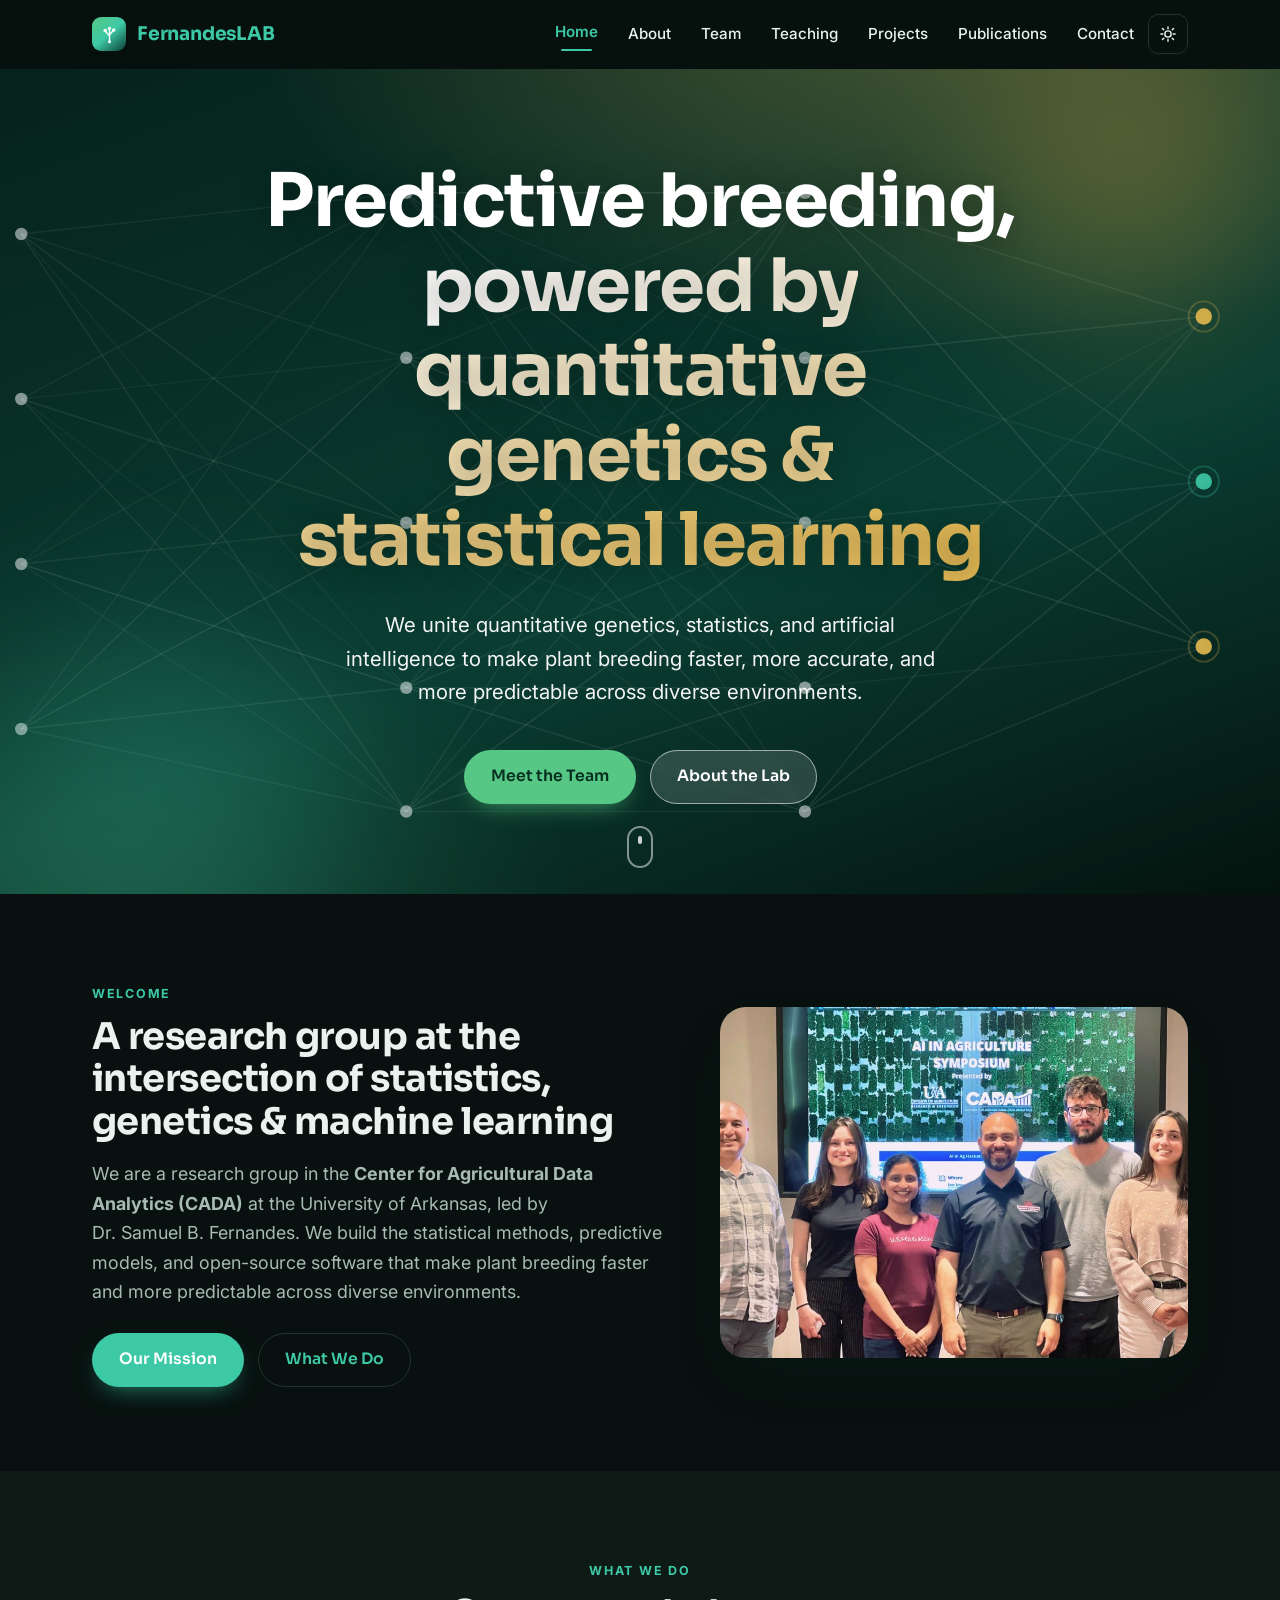
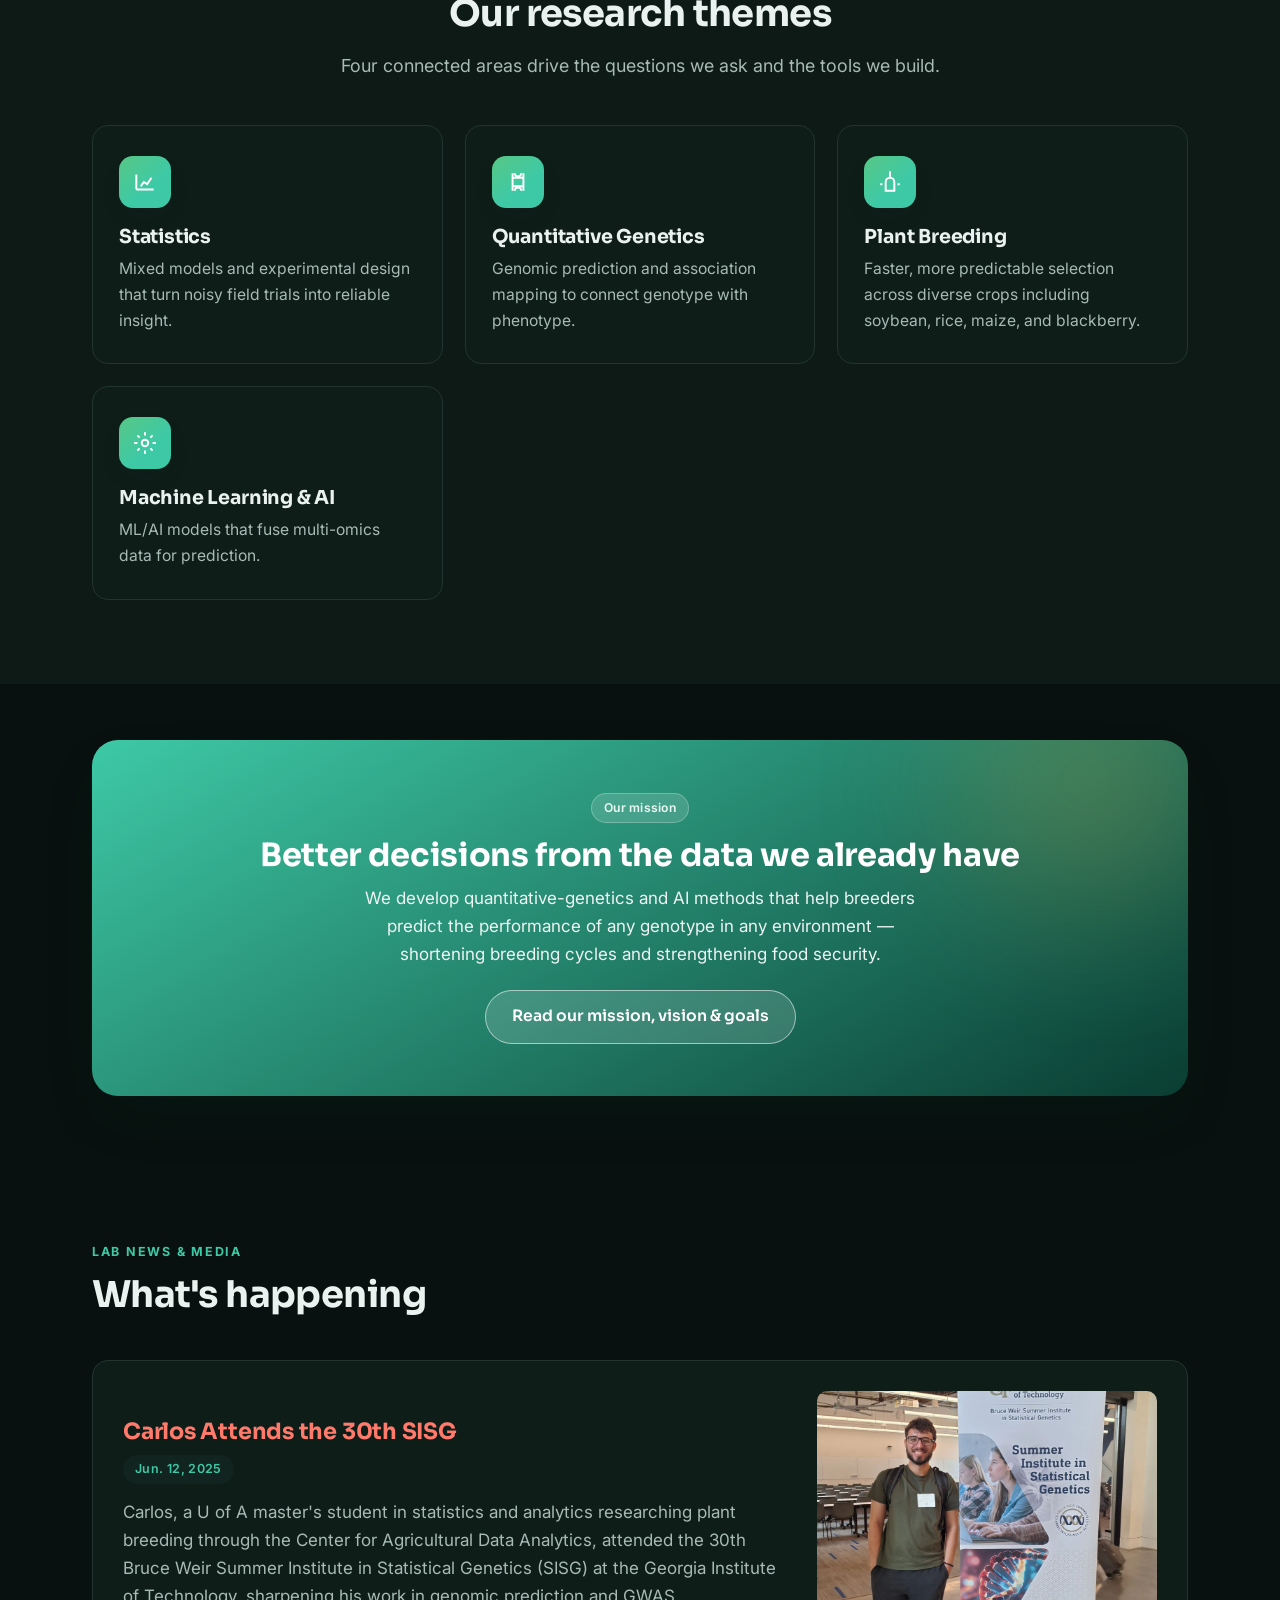
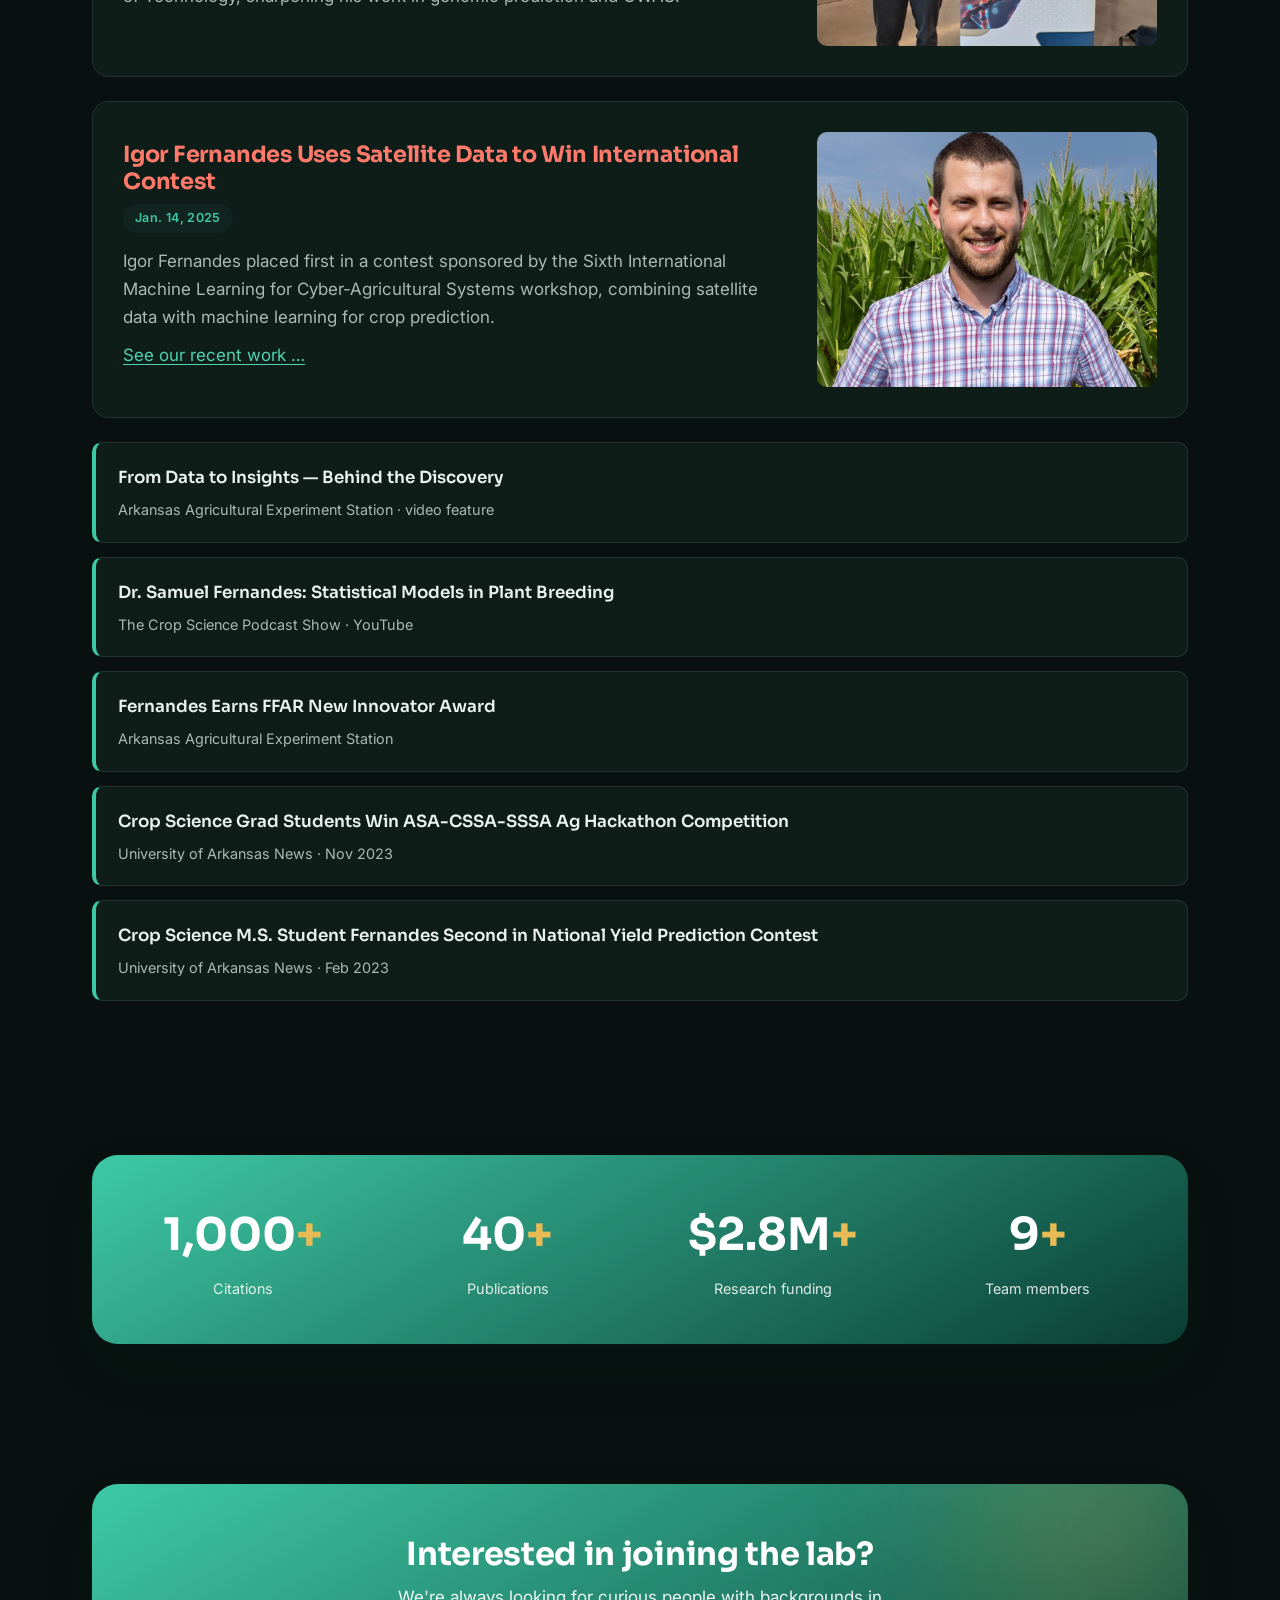
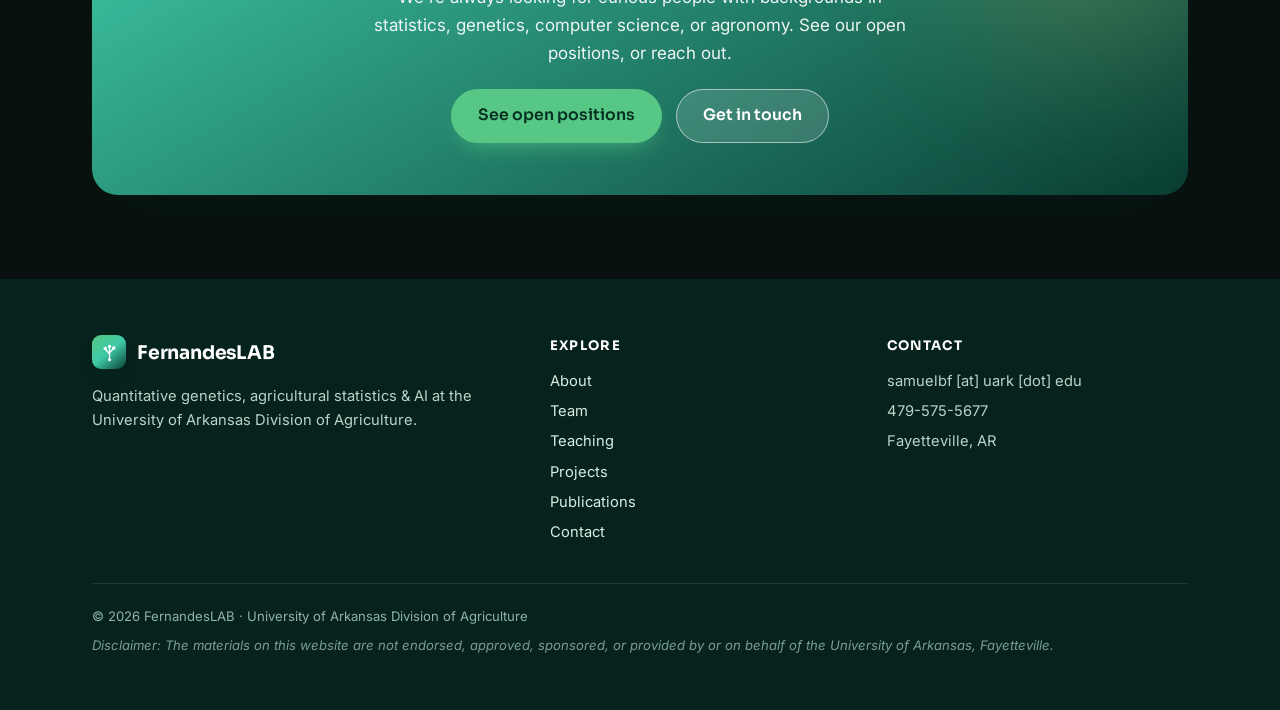
==== index.html @ b433c8a6 "Homepage updates: HP.jpg, updated feature text, merge news/media, fix mobile menu - Replace welcome " ====
<!DOCTYPE html>
<html lang="en">
<head>
  <script>(function(){var d=document.documentElement;d.className+=" js";try{if(localStorage.getItem('theme')==='light')d.setAttribute('data-theme','light');}catch(e){}})();</script>
  <meta charset="UTF-8">
  <meta name="viewport" content="width=device-width, initial-scale=1.0">
  <title>FernandesLAB — Quantitative Genetics, Statistics & AI for Plant Breeding</title>
  <meta name="description" content="The Fernandes Lab at the University of Arkansas — quantitative genetics, agricultural statistics, machine learning and AI for predictive plant breeding.">
  <link rel="preconnect" href="https://fonts.googleapis.com">
  <link rel="preconnect" href="https://fonts.gstatic.com" crossorigin>
  <link href="https://fonts.googleapis.com/css2?family=Inter:wght@400;500;600&family=Sora:wght@500;600;700&display=swap" rel="stylesheet">
  <link rel="icon" href="assets/img/logo.svg" type="image/svg+xml">
  <link rel="stylesheet" href="assets/css/style.css">
  <!-- Google Analytics GA4 — replace G-V5YJ4Q3752 with your Measurement ID from analytics.google.com -->
  <script async src="https://www.googletagmanager.com/gtag/js?id=G-V5YJ4Q3752"></script>
  <script>window.dataLayer=window.dataLayer||[];function gtag(){dataLayer.push(arguments);}gtag('js',new Date());gtag('config','G-V5YJ4Q3752');</script>
</head>
<body>

  <!-- ================= HEADER (same on every page) ================= -->
  <header class="site-header">
    <div class="wrap">
      <a class="brand" href="/"><span class="logo"><img src="assets/img/logo.svg" alt="" width="21" height="21"></span> FernandesLAB</a>
      <button class="nav-toggle" aria-label="Menu"><span></span><span></span><span></span></button>
      <button class="theme-toggle" type="button" aria-label="Switch to light mode">
        <svg class="ic-sun" viewBox="0 0 24 24" aria-hidden="true"><circle cx="12" cy="12" r="4.2"/><path d="M12 2.5v2.6M12 18.9v2.6M4.6 4.6l1.8 1.8M17.6 17.6l1.8 1.8M2.5 12h2.6M18.9 12h2.6M4.6 19.4l1.8-1.8M17.6 6.4l1.8-1.8"/></svg>
        <svg class="ic-moon" viewBox="0 0 24 24" aria-hidden="true"><path d="M21 12.8A8.5 8.5 0 1 1 11.2 3a6.6 6.6 0 0 0 9.8 9.8z"/></svg>
      </button>
      <nav class="nav">
        <div class="nav-item">
          <a href="/" class="active">Home</a>
          <div class="submenu">
            <a href="/#welcome">Welcome</a>
            <a href="/#research">Research themes</a>
            <a href="/#news">Lab news &amp; media</a>
          </div>
        </div>
        <div class="nav-item">
          <a href="/about">About</a>
          <div class="submenu">
            <a href="/about#overview">Overview</a>
            <a href="/about#mission-vision">Mission &amp; Vision</a>
            <a href="/about#goals">Goals</a>
          </div>
        </div>
        <div class="nav-item">
          <a href="/our-team">Team</a>
          <div class="submenu">
            <a href="/our-team#openings">Join us</a>
            <a href="/our-team#pi">Principal Investigator</a>
            <a href="/our-team#postdocs">Postdocs</a>
            <a href="/our-team#phd">PhD Students</a>
            <a href="/our-team#masters">Master's Students</a>
            <a href="/our-team#interns">Interns</a>
            <a href="/our-team#alumni">Alumni</a>
          </div>
        </div>
        <div class="nav-item">
          <a href="/teaching">Teaching</a>
          <div class="submenu">
            <a href="/teaching#philosophy">Teaching philosophy</a>
            <a href="/teaching#courses">Courses</a>
            <a href="/teaching#mentoring">Mentoring</a>
          </div>
        </div>
        <div class="nav-item">
          <a href="/projects">Projects</a>
          <div class="submenu">
            <a href="/projects#grants">Grants &amp; funding</a>
            <a href="/projects#software">Software &amp; tools</a>
            <a href="/projects#study-systems">Study systems</a>
          </div>
        </div>
        <div class="nav-item">
          <a href="/publications">Publications</a>
          <div class="submenu">
            <a href="/publications#metrics">Metrics</a>
            <a href="/publications#recent">Recent publications</a>
          </div>
        </div>
        <a href="/contact">Contact</a>
      </nav>

    </div>
  </header>

  <!-- ================= HERO ================= -->
  <!-- The AI-network motif behind this hero is assets/img/ai-net.svg (see CSS .hero).
       To layer your own field/lab photo on top, drop it at assets/img/hero-bg.jpg and
       set: <section class="hero" style="--hero:url('assets/img/hero-bg.jpg')"> -->
  <section class="hero">
    <div class="hero-inner">
      <h1>Predictive breeding, <span class="grad">powered by quantitative genetics &amp; statistical learning</span></h1>
      <p>We unite quantitative genetics, statistics, and artificial intelligence to make
         plant breeding faster, more accurate, and more predictable across diverse environments.</p>
      <div class="hero-cta">
        <a class="btn btn-green" href="/our-team">Meet the Team</a>
        <a class="btn btn-light" href="/about">About the Lab</a>
      </div>
    </div>
    <a class="scroll-cue" href="#welcome" aria-label="Scroll down"></a>
  </section>

  <!-- ================= INTRO ================= -->
  <section class="section" id="welcome">
    <div class="wrap">
      <div class="split">
        <div class="reveal">
          <span class="eyebrow">Welcome</span>
          <h2 class="section-title">A research group at the intersection of statistics, genetics &amp; machine learning</h2>
          <p class="lead">
            We are a research group in the
            <strong>Center for Agricultural Data Analytics (CADA)</strong> at the
            University of Arkansas, led by Dr.&nbsp;Samuel&nbsp;B.&nbsp;Fernandes. We build the
            statistical methods, predictive models, and open-source software that make plant
            breeding faster and more predictable across diverse environments.
          </p>
          <div class="hero-cta" style="justify-content:flex-start;margin-top:26px;">
            <a class="btn btn-solid" href="/about">Our Mission</a>
            <a class="btn btn-ghost" href="/projects">What We Do</a>
          </div>
        </div>
        <div class="media reveal">
          <img src="assets/img/HP.jpg" alt="Dr. Samuel B. Fernandes"
               onerror="this.src='assets/img/placeholder-photo.svg'">
        </div>
      </div>
    </div>
  </section>

  <!-- ================= RESEARCH THEMES ================= -->
  <section class="section alt">
    <div class="wrap">
      <div class="section-head center reveal">
        <span class="eyebrow">What we do</span>
        <h2 class="section-title" id="research">Our research themes</h2>
        <p class="lead">Four connected areas drive the questions we ask and the tools we build.</p>
      </div>
      <div class="features">
        <div class="feature reveal">
          <div class="ic"><svg viewBox="0 0 24 24"><path d="M4 19V5m0 14h16M8 16l3-4 3 2 4-6"/></svg></div>
          <h3>Statistics</h3>
          <p>Mixed models and experimental design that turn noisy field trials into reliable insight.</p>
        </div>
        <div class="feature reveal">
          <div class="ic"><svg viewBox="0 0 24 24"><path d="M7 4v16M17 4v16M7 8h10M7 16h10M9 4a3 3 0 0 0 6 0M9 20a3 3 0 0 1 6 0"/></svg></div>
          <h3>Quantitative Genetics</h3>
          <p>Genomic prediction and association mapping to connect genotype with phenotype.</p>
        </div>
        <div class="feature reveal">
          <div class="ic"><svg viewBox="0 0 24 24"><path d="M12 2v6m0 0a4 4 0 0 0-4 4v8h8v-8a4 4 0 0 0-4-4zM5 14H3m18 0h-2"/></svg></div>
          <h3>Plant Breeding</h3>
          <p>Faster, more predictable selection across diverse crops including soybean, rice, maize, and blackberry.</p>
        </div>
        <div class="feature reveal">
          <div class="ic"><svg viewBox="0 0 24 24"><circle cx="12" cy="12" r="3"/><path d="M12 2v3M12 19v3M2 12h3M19 12h3M5 5l2 2M17 17l2 2M19 5l-2 2M7 17l-2 2"/></svg></div>
          <h3>Machine Learning &amp; AI</h3>
          <p>ML/AI models that fuse multi-omics data for prediction.</p>
        </div>
      </div>
    </div>
  </section>

  <!-- ================= MISSION STRIP ================= -->
  <section class="section tight">
    <div class="wrap">
      <div class="callout reveal">
        <span class="pill" style="background:rgba(255,255,255,.14);color:#eafaf4;border-color:rgba(255,255,255,.25)">Our mission</span>
        <h2 style="margin-top:14px;">Better decisions from the data we already have</h2>
        <p>We develop quantitative-genetics and AI methods that help breeders predict the performance
           of any genotype in any environment — shortening breeding cycles and strengthening food security.</p>
        <a class="btn btn-light" href="/about">Read our mission, vision &amp; goals</a>
      </div>
    </div>
  </section>

  <!-- ================= NEWS & MEDIA ================= -->
  <section class="section" id="news">
    <div class="wrap">
      <div class="section-head reveal">
        <span class="eyebrow">Lab news &amp; media</span>
        <h2 class="section-title">What's happening</h2>
      </div>

      <article class="news-item reveal">
        <div>
          <h3>Carlos Attends the 30th SISG</h3>
          <p class="date">Jun. 12, 2025</p>
          <p>Carlos, a U of A master's student in statistics and analytics researching plant
             breeding through the Center for Agricultural Data Analytics, attended the 30th Bruce
             Weir Summer Institute in Statistical Genetics (SISG) at the Georgia Institute of
             Technology, sharpening his work in genomic prediction and GWAS.</p>
        </div>
        <img src="assets/img/carlos.png" alt="Carlos at the 30th SISG"
             onerror="this.src='assets/img/placeholder-photo.svg'">
      </article>

      <article class="news-item reveal">
        <div>
          <h3>Igor Fernandes Uses Satellite Data to Win International Contest</h3>
          <p class="date">Jan. 14, 2025</p>
          <p>Igor Fernandes placed first in a contest sponsored by the Sixth International Machine
             Learning for Cyber-Agricultural Systems workshop, combining satellite data with
             machine learning for crop prediction.</p>
          <p><a href="/publications">See our recent work …</a></p>
        </div>
        <img src="assets/img/igor.png" alt="Igor Fernandes"
             onerror="this.src='assets/img/placeholder-photo.svg'">
      </article>

      <div class="pub reveal">
        <a href="https://aaes.uada.edu/news/from-data-to-insights/" target="_blank" rel="noopener">From Data to Insights — Behind the Discovery</a>
        <p class="authors">Arkansas Agricultural Experiment Station · video feature</p>
      </div>
      <div class="pub reveal">
        <a href="https://www.youtube.com/watch?v=_TpjUryYQPs" target="_blank" rel="noopener">Dr. Samuel Fernandes: Statistical Models in Plant Breeding</a>
        <p class="authors">The Crop Science Podcast Show · YouTube</p>
      </div>
      <div class="pub reveal">
        <a href="https://aaes.uada.edu/news/fernandes-ffar-award/" target="_blank" rel="noopener">Fernandes Earns FFAR New Innovator Award</a>
        <p class="authors">Arkansas Agricultural Experiment Station</p>
      </div>
      <div class="pub reveal">
        <a href="https://news.uark.edu/articles/67890/crop-science-grad-students-win-asa-cssa-sssa-ag-hackathon-competition" target="_blank" rel="noopener">Crop Science Grad Students Win ASA-CSSA-SSSA Ag Hackathon Competition</a>
        <p class="authors">University of Arkansas News · Nov 2023</p>
      </div>
      <div class="pub reveal">
        <a href="https://news.uark.edu/articles/63312/crop-science-m-s-student-fernandes-second-in-national-yield-prediction-contest" target="_blank" rel="noopener">Crop Science M.S. Student Fernandes Second in National Yield Prediction Contest</a>
        <p class="authors">University of Arkansas News · Feb 2023</p>
      </div>
    </div>
  </section>

  <!-- ================= STATS ================= -->
  <section class="section tight">
    <div class="wrap">
      <div class="stats reveal">
        <div class="stat"><div class="num">1,000<span class="gold">+</span></div><div class="lbl">Citations</div></div>
        <div class="stat"><div class="num">40<span class="gold">+</span></div><div class="lbl">Publications</div></div>
        <div class="stat"><div class="num">$2.8M<span class="gold">+</span></div><div class="lbl">Research funding</div></div>
        <div class="stat"><div class="num">9<span class="gold">+</span></div><div class="lbl">Team members</div></div>
      </div>
    </div>
  </section>

  <!-- ================= JOIN CALLOUT ================= -->
  <section class="section">
    <div class="wrap">
      <div class="callout reveal">
        <h2>Interested in joining the lab?</h2>
        <p>We're always looking for curious people with backgrounds in statistics, genetics,
           computer science, or agronomy. See our open positions, or reach out.</p>
        <div class="hero-cta" style="margin-top:4px;">
          <a class="btn btn-green" href="/our-team#openings">See open positions</a>
          <a class="btn btn-light" href="/contact">Get in touch</a>
        </div>
      </div>
    </div>
  </section>

  <!-- ================= FOOTER (same on every page) ================= -->
  <footer class="site-footer">
    <div class="wrap">
      <div class="cols">
        <div>
          <a class="brand" href="/"><span class="logo"><img src="assets/img/logo.svg" alt="" width="21" height="21"></span> FernandesLAB</a>
          <p>Quantitative genetics, agricultural statistics &amp; AI at the University of
             Arkansas Division of Agriculture.</p>
        </div>
        <div>
          <h5>Explore</h5>
          <ul>
            <li><a href="/about">About</a></li>
            <li><a href="/our-team">Team</a></li>
            <li><a href="/teaching">Teaching</a></li>
            <li><a href="/projects">Projects</a></li>
            <li><a href="/publications">Publications</a></li>
            <li><a href="/contact">Contact</a></li>
          </ul>
        </div>
        <div>
          <h5>Contact</h5>
          <ul>
            <li>samuelbf [at] uark [dot] edu</li>
            <li>479-575-5677</li>
            <li>Fayetteville, AR</li>
          </ul>
        </div>
      </div>
      <div class="legal">
        © <span id="year">2026</span> FernandesLAB · University of Arkansas Division of Agriculture
        <p class="disclaimer">Disclaimer: The materials on this website are not endorsed, approved, sponsored, or provided by or on behalf of the University of Arkansas, Fayetteville.</p>
      </div>
    </div>
  </footer>

  <script src="assets/js/main.js"></script>
</body>
</html>
---- assets/css/style.css ----
/* ===========================================================================
   FernandesLAB — site styles  (modern redesign)
   ---------------------------------------------------------------------------
   One stylesheet, no build step. To re-skin the whole site, edit the
   variables in the :root block below.
   =========================================================================== */
:root {
  /* Brand palette — dark theme ------------------------------------------ */
  --brand:      #3ec9a6;   /* bright teal — primary brand accent on dark   */
  --brand-dark: #0a3d32;   /* darker teal — gradients, deep backgrounds    */
  --brand-deep: #06221c;   /* near-black teal — hero/footer base           */
  --accent:     #3ec9a6;   /* bright teal — buttons, underlines            */
  --accent-2:   #57c785;   /* fresh green — "Join us" / success            */
  --gold:       #e6bb55;   /* warm gold — highlights, hero glow            */

  /* Ink & surfaces — dark ----------------------------------------------- */
  --ink:        #eaf2ef;   /* primary text (near-white)                    */
  --muted:      #a7bab4;   /* secondary text                               */
  --faint:      #7d928c;   /* tertiary / captions                          */
  --news:       #ff7a6b;   /* news headline (warm coral, readable on dark) */
  --link:       #4fd3b0;   /* in-text links                                */
  --line:       #213430;   /* hairlines / card borders                     */
  --bg:         #08110f;   /* page background — deep green-black            */
  --bg-soft:    #0d1a16;   /* soft section background                       */
  --bg-mint:    #122420;   /* media / image placeholder background          */
  --card:       #0f1d19;   /* card / panel surface                         */

  /* Theme-dependent chrome (overridden in light mode below) ------------- */
  --header-bg:          rgba(8,17,15,.72);
  --header-bg-scrolled: rgba(8,17,15,.9);
  --nav-mobile-bg:      rgba(10,20,17,.98);

  /* Layout & effects ---------------------------------------------------- */
  --maxw:       1140px;
  --radius:     16px;
  --radius-sm:  10px;
  --radius-lg:  26px;
  --shadow:     0 10px 30px -12px rgba(7,42,34,.18);
  --shadow-lg:  0 24px 60px -20px rgba(7,42,34,.30);
  --ring:       0 0 0 4px rgba(46,168,143,.18);

  --font:    "Inter", -apple-system, BlinkMacSystemFont, "Segoe UI", Roboto, Helvetica, Arial, sans-serif;
  --display: "Sora", var(--font);
}

/* ---------------------------------------------------------------- Light theme
   Applied when <html data-theme="light"> is set (see the theme toggle).
   The hero, page banners, stats, callouts and footer keep their dark
   gradient backgrounds with light text in BOTH themes by design — only the
   page surfaces, cards, text and header chrome flip. */
:root[data-theme="light"] {
  --brand:      #0e5c4a;
  --accent:     #1f8f76;
  --accent-2:   #57c785;
  --gold:       #b9821f;
  --ink:        #15211f;
  --muted:      #566561;
  --faint:      #80908c;
  --news:       #c0392b;
  --link:       #126e57;
  --line:       #e6eceb;
  --bg:         #ffffff;
  --bg-soft:    #f3f8f6;
  --bg-mint:    #e7f3ee;
  --card:       #ffffff;
  --header-bg:          rgba(255,255,255,.78);
  --header-bg-scrolled: rgba(255,255,255,.92);
  --nav-mobile-bg:      rgba(255,255,255,.98);
  --shadow:     0 10px 30px -12px rgba(7,42,34,.16);
  --shadow-lg:  0 24px 60px -20px rgba(7,42,34,.22);
}

/* --------------------------------------------------------------- Base */
* { box-sizing: border-box; }
html { scroll-behavior: smooth; -webkit-text-size-adjust: 100%; }
body {
  margin: 0;
  font-family: var(--font);
  color: var(--ink);
  background: var(--bg);
  line-height: 1.65;
  font-size: 17px;
  -webkit-font-smoothing: antialiased;
  text-rendering: optimizeLegibility;
  transition: background-color .3s ease, color .3s ease;
}
img { max-width: 100%; display: block; }
a { color: var(--link); text-underline-offset: 3px; }
h1, h2, h3, h4 { font-family: var(--display); line-height: 1.15; letter-spacing: -.01em; }
::selection { background: rgba(46,168,143,.22); }

.wrap { max-width: var(--maxw); margin: 0 auto; padding: 0 22px; }

/* ------------------------------------------------------------- Header */
.site-header {
  position: sticky; top: 0; z-index: 50;
  background: var(--header-bg);
  backdrop-filter: saturate(160%) blur(14px);
  -webkit-backdrop-filter: saturate(160%) blur(14px);
  border-bottom: 1px solid transparent;
  transition: border-color .25s, box-shadow .25s, background .25s;
}
.site-header.scrolled {
  background: var(--header-bg-scrolled);
  border-bottom-color: var(--line);
  box-shadow: 0 8px 28px -18px rgba(0,0,0,.7);
}
.site-header .wrap {
  display: flex; align-items: center; justify-content: space-between;
  height: 68px;
}
.brand {
  display: flex; align-items: center; gap: 11px;
  font-family: var(--display);
  font-weight: 700; letter-spacing: -.01em; color: var(--brand);
  text-decoration: none; font-size: 1.18rem;
}
.brand .logo {
  width: 34px; height: 34px; border-radius: 9px;
  background: linear-gradient(140deg, var(--accent-2), var(--accent) 50%, var(--brand-dark));
  display: grid; place-items: center; color: #fff;
  box-shadow: var(--shadow);
}
.brand .logo img { width: 21px; height: 21px; display: block; }
.nav { display: flex; align-items: center; gap: 2px; }
.nav a {
  color: var(--ink); text-decoration: none; font-size: .95rem;
  padding: 9px 14px; border-radius: 9px; font-weight: 500;
  transition: background .18s, color .18s;
}
.nav a:hover { background: var(--bg-soft); color: var(--brand); }
.nav a.active { color: var(--brand); font-weight: 600; }
.nav a.active::after {
  content: ""; display: block; height: 2px; border-radius: 2px;
  background: var(--accent); margin: 4px 6px -2px;
}
.nav-toggle {
  display: none; background: none; border: 0; cursor: pointer;
  width: 44px; height: 44px; padding: 10px;
}
.nav-toggle span { display: block; height: 2px; background: var(--ink); margin: 5px 0; border-radius: 2px; transition: .25s; }
.nav-toggle.open span:nth-child(1) { transform: translateY(7px) rotate(45deg); }
.nav-toggle.open span:nth-child(2) { opacity: 0; }
.nav-toggle.open span:nth-child(3) { transform: translateY(-7px) rotate(-45deg); }

/* Theme toggle button + header layout (brand left, nav + controls right) */
.site-header .brand { margin-right: auto; }
.nav { order: 1; }
.theme-toggle {
  order: 2; flex: none;
  display: grid; place-items: center; width: 40px; height: 40px;
  background: transparent; border: 1px solid var(--line); border-radius: 10px;
  color: var(--ink); cursor: pointer;
  transition: background .18s, color .18s, border-color .18s;
}
.nav-toggle { order: 3; }
.theme-toggle:hover { background: var(--bg-soft); border-color: var(--accent); color: var(--brand); }
.theme-toggle svg { width: 18px; height: 18px; fill: none; stroke: currentColor; stroke-width: 1.9; stroke-linecap: round; stroke-linejoin: round; }
.theme-toggle .ic-moon { display: none; }
:root[data-theme="light"] .theme-toggle .ic-sun  { display: none; }
:root[data-theme="light"] .theme-toggle .ic-moon { display: block; }

/* Nav dropdowns — subsection shortcuts shown on hover */
.nav-item { position: relative; display: flex; align-items: center; }
.submenu {
  position: absolute; top: 100%; left: 0; margin-top: 8px;
  min-width: 212px; padding: 8px;
  background: var(--card); border: 1px solid var(--line);
  border-radius: 12px; box-shadow: var(--shadow-lg);
  display: flex; flex-direction: column; gap: 2px; z-index: 60;
  opacity: 0; visibility: hidden; transform: translateY(6px);
  transition: opacity .16s ease, transform .16s ease, visibility .16s;
}
.submenu::before { content: ""; position: absolute; top: -8px; left: 0; right: 0; height: 8px; }
.nav-item:hover > .submenu,
.nav-item:focus-within > .submenu { opacity: 1; visibility: visible; transform: translateY(0); }
.submenu a {
  padding: 9px 12px; border-radius: 8px; font-size: .9rem; font-weight: 500;
  color: var(--muted); white-space: nowrap;
}
.submenu a:hover { background: var(--bg-soft); color: var(--brand); }

/* keep anchored sections clear of the sticky header */
[id] { scroll-margin-top: 90px; }

/* --------------------------------------------------------------- Hero */
.hero {
  position: relative; isolation: isolate;
  min-height: 86vh;
  display: grid; grid-template-columns: minmax(0, 1fr);
  place-items: center; text-align: center; color: #fff;
  padding: 90px 20px;
  background:
    url('../img/ai-net.svg') center / cover no-repeat,
    radial-gradient(1200px 600px at 75% -10%, rgba(230,187,85,.30), transparent 60%),
    radial-gradient(900px 700px at 8% 110%, rgba(87,199,133,.22), transparent 55%),
    var(--hero, linear-gradient(160deg, var(--brand-deep), var(--brand-dark) 60%, #04130e));
  background-position: center; overflow: hidden;
}
/* soft animated blobs for life without any image asset */
.hero::before, .hero::after {
  content: ""; position: absolute; z-index: -1; border-radius: 50%;
  filter: blur(60px); opacity: .5;
}
.hero::before { width: 460px; height: 460px; top: -120px; right: -80px;
  background: radial-gradient(circle, rgba(214,169,63,.65), transparent 70%);
  animation: float1 16s ease-in-out infinite; }
.hero::after  { width: 520px; height: 520px; bottom: -160px; left: -100px;
  background: radial-gradient(circle, rgba(46,168,143,.6), transparent 70%);
  animation: float2 20s ease-in-out infinite; }
@keyframes float1 { 50% { transform: translate(-30px, 40px) scale(1.1); } }
@keyframes float2 { 50% { transform: translate(40px, -30px) scale(1.08); } }
@media (prefers-reduced-motion: reduce) { .hero::before, .hero::after { animation: none; } }

.hero-inner { width: 100%; max-width: 760px; }
.hero h1, .banner h1 { overflow-wrap: break-word; }
.hero .kicker {
  display: inline-block; margin-bottom: 22px;
  padding: 7px 16px; border-radius: 999px;
  background: rgba(255,255,255,.12); border: 1px solid rgba(255,255,255,.22);
  color: #eafaf4; font-size: .8rem; font-weight: 600; letter-spacing: .04em;
  backdrop-filter: blur(4px);
}
.hero h1 {
  font-size: clamp(2.6rem, 7vw, 4.6rem); margin: 0 0 .35em; font-weight: 700;
  letter-spacing: -.02em; text-shadow: 0 2px 30px rgba(0,0,0,.25);
}
.hero h1 .grad {
  background: linear-gradient(100deg, #fff, var(--gold));
  -webkit-background-clip: text; background-clip: text; color: transparent;
}
.hero p { font-size: clamp(1.05rem, 2.2vw, 1.28rem); max-width: 620px; margin: 0 auto 2em; opacity: .95; }
.hero-cta { display: flex; gap: 14px; justify-content: center; flex-wrap: wrap; }
.scroll-cue {
  position: absolute; bottom: 26px; left: 50%; transform: translateX(-50%);
  width: 26px; height: 42px; border: 2px solid rgba(255,255,255,.5); border-radius: 14px;
}
.scroll-cue::after {
  content: ""; position: absolute; left: 50%; top: 8px; width: 4px; height: 8px;
  margin-left: -2px; border-radius: 2px; background: rgba(255,255,255,.8);
  animation: scrolldot 1.8s ease-in-out infinite;
}
@keyframes scrolldot { 0%,100% { opacity: 0; transform: translateY(0); } 50% { opacity: 1; transform: translateY(8px); } }

/* -------------------------------------------------------------- Buttons */
.btn {
  display: inline-flex; align-items: center; gap: 8px;
  padding: 13px 26px; border-radius: 999px;
  font-family: var(--display); font-weight: 600; font-size: .98rem;
  text-decoration: none; cursor: pointer; border: 1.5px solid transparent;
  transition: transform .14s ease, box-shadow .2s, background .2s, color .2s;
}
.btn:hover { transform: translateY(-2px); }
.btn-solid { background: var(--accent); color: #fff; box-shadow: 0 10px 24px -10px rgba(46,168,143,.8); }
.btn-solid:hover { background: #28967f; box-shadow: 0 16px 30px -12px rgba(46,168,143,.9); }
.btn-green { background: var(--accent-2); color: #06301f; box-shadow: 0 10px 24px -12px rgba(87,199,133,.9); }
.btn-green:hover { background: #49b977; }
.btn-light { background: rgba(255,255,255,.14); color: #fff; border-color: rgba(255,255,255,.55); backdrop-filter: blur(4px); }
.btn-light:hover { background: rgba(255,255,255,.26); }
.btn-ghost { background: transparent; color: var(--brand); border-color: var(--line); }
.btn-ghost:hover { border-color: var(--accent); background: var(--bg-soft); }

/* --------------------------------------------------------- Page banner */
.banner {
  position: relative; isolation: isolate; color: #fff; text-align: center;
  padding: 96px 20px 84px;
  background:
    url('../img/ai-net.svg') center / cover no-repeat,
    radial-gradient(900px 400px at 80% -20%, rgba(230,187,85,.30), transparent 60%),
    var(--hero, linear-gradient(150deg, var(--brand-deep), var(--brand-dark) 62%, #04130e));
  background-position: center; overflow: hidden;
}
.banner::after {
  content: ""; position: absolute; z-index: -1; width: 420px; height: 420px;
  border-radius: 50%; top: -160px; right: -100px; filter: blur(70px); opacity: .45;
  background: radial-gradient(circle, rgba(87,199,133,.7), transparent 70%);
}
.banner .kicker { display: inline-block; margin-bottom: 14px; color: #cdeee2;
  font-size: .8rem; font-weight: 600; letter-spacing: .14em; text-transform: uppercase; }
.banner h1 { margin: 0; font-size: clamp(2.1rem, 5vw, 3.4rem); letter-spacing: -.01em; font-weight: 700; }
.banner p { max-width: 620px; margin: 14px auto 0; opacity: .92; }

/* ------------------------------------------------------------- Sections */
.section { padding: 84px 0; }
.section.alt { background: var(--bg-soft); }
.section.tight { padding: 56px 0; }
.section-head { max-width: 720px; margin: 0 0 44px; }
.section-head.center { margin-left: auto; margin-right: auto; text-align: center; }
.eyebrow { color: var(--accent); font-weight: 700; text-transform: uppercase; letter-spacing: .14em; font-size: .78rem; }
.section-title {
  font-size: clamp(1.7rem, 3.4vw, 2.3rem); color: var(--ink);
  margin: 10px 0 0; font-weight: 700; letter-spacing: -.015em;
}
.section-title.bar { padding-bottom: 14px; border-bottom: 3px solid var(--accent); display: inline-block; }
.lead { font-size: 1.12rem; color: var(--muted); margin: 16px 0 0; }

/* --------------------------------------------------------- Feature cards */
.features { display: grid; gap: 22px; grid-template-columns: repeat(3, 1fr); }
.feature {
  background: var(--card); border: 1px solid var(--line); border-radius: var(--radius);
  padding: 30px 26px; transition: transform .2s, box-shadow .2s, border-color .2s;
}
.feature:hover { transform: translateY(-6px); box-shadow: var(--shadow-lg); border-color: transparent; }
.feature .ic {
  width: 52px; height: 52px; border-radius: 14px; display: grid; place-items: center;
  margin-bottom: 18px; color: #fff;
  background: linear-gradient(140deg, var(--accent-2), var(--accent) 60%, var(--brand));
  box-shadow: var(--shadow);
}
.feature .ic svg { width: 26px; height: 26px; fill: none; stroke: currentColor; stroke-width: 1.8; }
.feature h3 { margin: 0 0 8px; font-size: 1.2rem; }
.feature p { margin: 0; color: var(--muted); font-size: .98rem; }

/* ---------------------------------------------------------------- Stats */
.stats {
  display: grid; grid-template-columns: repeat(4, 1fr); gap: 20px;
  background: linear-gradient(150deg, var(--brand), var(--brand-dark));
  border-radius: var(--radius-lg); padding: 44px 28px; color: #fff;
  box-shadow: var(--shadow-lg);
}
.stat { text-align: center; }
.stat .num { font-family: var(--display); font-size: clamp(2rem, 4vw, 2.8rem); font-weight: 700; color: #fff; }
.stat .num .gold { color: var(--gold); }
.stat .lbl { font-size: .9rem; opacity: .85; margin-top: 4px; }

/* -------------------------------------------------------- Split / intro */
.split { display: grid; grid-template-columns: 1.1fr .9fr; gap: 56px; align-items: center; }
.split .media {
  border-radius: var(--radius-lg); overflow: hidden; box-shadow: var(--shadow-lg);
  aspect-ratio: 4 / 3; background: var(--bg-mint);
}
.split .media img { width: 100%; height: 100%; object-fit: cover; }

/* ----------------------------------------------------------- Team cards */
.person {
  display: grid; grid-template-columns: 260px 1fr; gap: 36px;
  padding: 34px; margin-bottom: 24px; align-items: start;
  background: var(--card); border: 1px solid var(--line); border-radius: var(--radius);
  transition: box-shadow .2s, transform .2s;
}
.person:hover { box-shadow: var(--shadow-lg); transform: translateY(-3px); }
.person .photo {
  width: 100%; aspect-ratio: 1 / 1; object-fit: cover;
  border-radius: var(--radius-sm); background: var(--bg-mint);
}
.person h3 { margin: 0 0 4px; font-size: 1.55rem; color: var(--ink); }
.person .role { font-weight: 600; margin: 0; color: var(--brand); font-family: var(--display); }
.person .affil { color: var(--muted); margin: 6px 0 12px; font-size: .95rem; }
.person .meta { font-size: .92rem; margin: 2px 0; }
.person h4 { margin: 16px 0 6px; font-size: .82rem; text-transform: uppercase; letter-spacing: .08em; color: var(--faint); }
.person ul { margin: 4px 0; padding-left: 18px; columns: 2; column-gap: 28px; }
.person ul li { margin: 1px 0; }
.edu { font-size: .9rem; color: var(--muted); }
.edu div { margin: 3px 0; padding-left: 14px; position: relative; }
.edu div::before { content: ""; position: absolute; left: 0; top: .65em; width: 6px; height: 6px; border-radius: 50%; background: var(--accent); }

/* grid of smaller cards (master students, gallery, former) */
.grid { display: grid; gap: 26px; }
.grid-3 { grid-template-columns: repeat(3, 1fr); }
.grid-2 { grid-template-columns: repeat(2, 1fr); }

.card {
  background: var(--card); border: 1px solid var(--line); border-radius: var(--radius);
  padding: 18px; transition: transform .2s, box-shadow .2s, border-color .2s;
}
.card:hover { transform: translateY(-6px); box-shadow: var(--shadow-lg); border-color: transparent; }
.card .photo { width: 100%; aspect-ratio: 1 / 1; object-fit: cover; border-radius: var(--radius-sm); background: var(--bg-mint); }
.card h3 { margin: 16px 2px 6px; font-size: 1.2rem; }
.card .meta { margin: 2px; padding: 0 2px; }
.card h4 { margin: 14px 2px 4px; font-size: .78rem; text-transform: uppercase; letter-spacing: .08em; color: var(--faint); }
.card ul { margin: 4px 0; padding-left: 20px; }
.card .edu, .card .socials { padding: 0 2px; }

/* social icon row */
.socials { display: flex; gap: 9px; margin-top: 14px; flex-wrap: wrap; }
.socials a {
  width: 36px; height: 36px; border-radius: 10px;
  display: grid; place-items: center; background: var(--bg-soft); color: var(--brand);
  border: 1px solid var(--line);
  text-decoration: none; transition: background .2s, color .2s, transform .15s;
}
.socials a:hover { background: var(--brand); color: #fff; transform: translateY(-2px); border-color: transparent; }
.socials svg { width: 17px; height: 17px; fill: currentColor; }

/* ------------------------------------------------------------ News list */
.news-item {
  display: grid; grid-template-columns: 1fr 340px; gap: 34px; align-items: center;
  background: var(--card); border: 1px solid var(--line); border-radius: var(--radius);
  padding: 30px; margin-bottom: 24px;
  transition: box-shadow .2s, transform .2s;
}
.news-item:hover { box-shadow: var(--shadow-lg); transform: translateY(-3px); }
.news-item h3 { color: var(--news); margin: 0 0 8px; font-size: 1.4rem; line-height: 1.2; }
.news-item .date {
  display: inline-block; color: var(--brand); background: var(--bg-mint);
  font-size: .78rem; font-weight: 600; letter-spacing: .03em;
  padding: 4px 12px; border-radius: 999px; margin: 0 0 14px;
}
.news-item p { margin: 0 0 10px; color: var(--muted); }
.news-item img { border-radius: var(--radius-sm); aspect-ratio: 4 / 3; object-fit: cover; width: 100%; }

/* publications */
.pub {
  padding: 20px 22px; margin-bottom: 14px;
  background: var(--card); border: 1px solid var(--line); border-left: 4px solid var(--accent);
  border-radius: var(--radius-sm);
  transition: box-shadow .2s, transform .15s, border-left-color .2s;
}
.pub:hover { box-shadow: var(--shadow); transform: translateX(3px); border-left-color: var(--gold); }
.pub a, .pub .title { color: var(--ink); font-family: var(--display); font-weight: 600; font-size: 1.05rem; text-decoration: none; display: inline-block; margin-bottom: 6px; }
.pub a:hover { color: var(--brand); }
.pub .authors { color: var(--muted); font-size: .9rem; margin: 0; }

/* timeline for former members */
.timeline { list-style: none; padding: 0; margin: 14px 0 0; text-align: left; }
.timeline li { position: relative; padding: 0 0 18px 22px; border-left: 2px solid var(--line); }
.timeline li:last-child { border-left-color: transparent; padding-bottom: 0; }
.timeline li::before { content: ""; position: absolute; left: -7px; top: 3px; width: 12px; height: 12px; border-radius: 50%; background: var(--accent); box-shadow: var(--ring); }
.timeline .when { font-weight: 600; font-size: .9rem; font-family: var(--display); }
.timeline .what { font-size: .86rem; color: var(--muted); }

/* callout / join */
.callout {
  background: linear-gradient(150deg, var(--brand), var(--brand-dark));
  color: #fff; border-radius: var(--radius-lg); padding: 52px 32px; text-align: center;
  box-shadow: var(--shadow-lg); position: relative; overflow: hidden; isolation: isolate;
}
.callout::after { content: ""; position: absolute; z-index: -1; width: 360px; height: 360px; border-radius: 50%;
  top: -140px; right: -80px; filter: blur(70px); opacity: .5;
  background: radial-gradient(circle, rgba(214,169,63,.7), transparent 70%); }
.callout h2 { margin: 0 0 10px; font-size: clamp(1.5rem, 3vw, 2rem); }
.callout p { margin: 0 auto 22px; max-width: 560px; opacity: .92; }

/* embed */
.embed-frame { width: 100%; min-height: 1100px; border: 0; border-radius: var(--radius); background: var(--bg-soft); box-shadow: var(--shadow); }
.contact-card {
  background: var(--card); border: 1px solid var(--line); border-radius: var(--radius); padding: 30px; box-shadow: var(--shadow);
}
.contact-card .row { display: flex; gap: 12px; align-items: flex-start; padding: 12px 0; border-top: 1px solid var(--line); }
.contact-card .row:first-of-type { border-top: 0; }
.contact-card .ic { width: 38px; height: 38px; flex: none; border-radius: 10px; display: grid; place-items: center; color: #fff; background: linear-gradient(140deg, var(--accent-2), var(--accent) 60%, var(--brand)); }
.contact-card .ic svg { width: 19px; height: 19px; fill: none; stroke: currentColor; stroke-width: 1.8; }

/* ------------------------------------------------------------- Footer */
.site-footer { background: var(--brand-deep); color: #b8d4ca; padding: 56px 0 40px; font-size: .92rem; }
.site-footer .cols { display: grid; grid-template-columns: 1.4fr 1fr 1fr; gap: 36px; margin-bottom: 32px; }
.site-footer .brand { color: #fff; margin-bottom: 12px; }
.site-footer h5 { color: #fff; font-family: var(--display); font-size: .82rem; text-transform: uppercase; letter-spacing: .1em; margin: 0 0 12px; }
.site-footer a { color: #d7ece4; text-decoration: none; }
.site-footer a:hover { color: #fff; text-decoration: underline; }
.site-footer ul { list-style: none; padding: 0; margin: 0; }
.site-footer ul li { margin: 6px 0; }
.site-footer .legal { border-top: 1px solid rgba(255,255,255,.1); padding-top: 22px; font-size: .82rem; color: #8fb3a8; }
.site-footer .disclaimer { font-style: italic; margin-top: 8px; opacity: .85; }

/* --------------------------------------------------- Scroll reveal
   Only hide elements when JS is available (html.js). Without JS — or for
   crawlers — content stays fully visible. */
.js .reveal { opacity: 0; transform: translateY(22px); transition: opacity .7s ease, transform .7s ease; }
.js .reveal.in { opacity: 1; transform: none; }
@media (prefers-reduced-motion: reduce) { .js .reveal { opacity: 1; transform: none; transition: none; } }

/* ----------------------------------------------------------- Responsive */
@media (max-width: 940px) {
  .features, .stats { grid-template-columns: repeat(2, 1fr); }
  .split { grid-template-columns: 1fr; gap: 32px; }
}
@media (max-width: 820px) {
  body { font-size: 16px; }
  .section { padding: 60px 0; }
  .nav {
    position: absolute; top: 68px; right: 0; left: 0;
    flex-direction: column; align-items: stretch;
    background: var(--nav-mobile-bg); backdrop-filter: blur(14px);
    border-bottom: 1px solid var(--line);
    padding: 10px 16px 18px; gap: 2px;
    display: none; box-shadow: var(--shadow);
    max-height: calc(100vh - 68px); overflow-y: auto;
  }
  .nav.open { display: flex; }
  .nav a { padding: 13px 12px; }
  .nav a.active::after { display: none; }
  .nav-toggle { display: block; }
  /* submenus become indented, always-visible sub-links on mobile */
  .nav-item { display: block; }
  .submenu {
    position: static; opacity: 1; visibility: visible; transform: none;
    box-shadow: none; border: 0; background: transparent;
    margin: 0 0 4px; padding: 0 0 0 14px; min-width: 0;
  }
  .submenu::before { display: none; }
  .submenu a { padding: 8px 12px; font-size: .9rem; }
  .person { grid-template-columns: 1fr; gap: 22px; padding: 24px; }
  .person .photo { max-width: 220px; }
  .person ul { columns: 1; }
  .news-item { grid-template-columns: 1fr; }
  .news-item img { order: -1; }
  .grid-3, .grid-2 { grid-template-columns: 1fr; }
  .site-footer .cols { grid-template-columns: 1fr; gap: 28px; }
}
@media (max-width: 520px) {
  .features, .stats { grid-template-columns: 1fr; }
}

/* ===========================================================================
   Extended components — About, Teaching, Projects, Publications
   =========================================================================== */

/* readable prose block */
.prose { max-width: 760px; }
.prose p { color: var(--muted); }
.prose p strong { color: var(--ink); }

/* small inline pill / chip */
.pill {
  display: inline-block; background: var(--bg-mint); color: var(--brand);
  border: 1px solid var(--line); font-size: .76rem; font-weight: 600;
  letter-spacing: .02em; padding: 4px 12px; border-radius: 999px;
}

/* Mission / Vision — two large panels */
.duo { display: grid; grid-template-columns: 1fr 1fr; gap: 24px; }
.panel {
  background: var(--card); border: 1px solid var(--line);
  border-radius: var(--radius-lg); padding: 34px; box-shadow: var(--shadow);
}
.panel.glow { position: relative; overflow: hidden; isolation: isolate; }
.panel.glow::after {
  content: ""; position: absolute; z-index: -1; width: 260px; height: 260px;
  border-radius: 50%; top: -120px; right: -80px; filter: blur(70px); opacity: .25;
  background: radial-gradient(circle, var(--accent), transparent 70%);
}
.panel .ic, .goal .ic {
  width: 52px; height: 52px; border-radius: 14px; display: grid; place-items: center;
  margin-bottom: 16px; color: #fff;
  background: linear-gradient(140deg, var(--accent-2), var(--accent) 60%, var(--brand-dark));
  box-shadow: var(--shadow);
}
.panel .ic svg { width: 26px; height: 26px; fill: none; stroke: currentColor; stroke-width: 1.8; }
.panel h2 { margin: 0 0 10px; font-size: 1.5rem; color: var(--ink); }
.panel p { margin: 0; color: var(--muted); }

/* Goals — numbered cards */
.goals { display: grid; grid-template-columns: repeat(2, 1fr); gap: 20px; }
.goal {
  position: relative; background: var(--card); border: 1px solid var(--line);
  border-radius: var(--radius); padding: 26px 26px 26px 74px;
  transition: transform .2s, box-shadow .2s, border-color .2s;
}
.goal:hover { transform: translateY(-4px); box-shadow: var(--shadow-lg); border-color: transparent; }
.goal .n {
  position: absolute; left: 24px; top: 24px; width: 36px; height: 36px;
  border-radius: 10px; display: grid; place-items: center;
  font-family: var(--display); font-weight: 700; font-size: 1.05rem; color: #06301f;
  background: linear-gradient(140deg, var(--accent-2), var(--accent));
  box-shadow: var(--shadow);
}
.goal h3 { margin: 0 0 6px; font-size: 1.08rem; }
.goal p { margin: 0; color: var(--muted); font-size: .96rem; }

/* Grants / funded projects */
.grant {
  display: grid; grid-template-columns: 1fr auto; gap: 12px 28px; align-items: start;
  background: var(--card); border: 1px solid var(--line); border-radius: var(--radius);
  padding: 24px 26px; margin-bottom: 16px;
  transition: transform .2s, box-shadow .2s, border-color .2s;
}
.grant:hover { transform: translateY(-3px); box-shadow: var(--shadow-lg); border-color: transparent; }
.grant.feature-grant { border-left: 4px solid var(--gold); }
.grant h3 { margin: 0 0 6px; font-size: 1.12rem; line-height: 1.3; }
.grant .src { margin: 0; color: var(--muted); font-size: .92rem; }
.grant .who { margin: 6px 0 0; color: var(--faint); font-size: .85rem; }
.grant .figs { text-align: right; white-space: nowrap; }
.grant .amount { font-family: var(--display); font-weight: 700; color: var(--gold); font-size: 1.15rem; }
.grant .yrs { display: block; color: var(--faint); font-size: .85rem; margin-top: 2px; }

/* Software / tools cards (reuse feature visuals + a link) */
.tool .links { margin-top: 14px; display: flex; gap: 10px; flex-wrap: wrap; }
.tool .links a {
  font-size: .85rem; font-weight: 600; color: var(--brand); text-decoration: none;
  border: 1px solid var(--line); border-radius: 999px; padding: 5px 14px;
  transition: background .18s, color .18s, border-color .18s;
}
.tool .links a:hover { background: var(--bg-soft); border-color: var(--accent); }

/* Teaching — course rows */
.course {
  display: grid; grid-template-columns: 130px 1fr auto; gap: 10px 22px; align-items: baseline;
  background: var(--card); border: 1px solid var(--line); border-radius: var(--radius-sm);
  padding: 18px 22px; margin-bottom: 12px;
  transition: transform .15s, box-shadow .2s, border-color .2s;
}
.course:hover { transform: translateX(3px); box-shadow: var(--shadow); border-color: var(--accent); }
.course .code { font-family: var(--display); font-weight: 700; color: var(--brand); }
.course .title { color: var(--ink); }
.course .when { color: var(--faint); font-size: .85rem; white-space: nowrap; }

@media (max-width: 820px) {
  .duo, .goals { grid-template-columns: 1fr; }
  .grant { grid-template-columns: 1fr; }
  .grant .figs { text-align: left; }
  .course { grid-template-columns: 1fr; }
  .course .when { order: 3; }
}
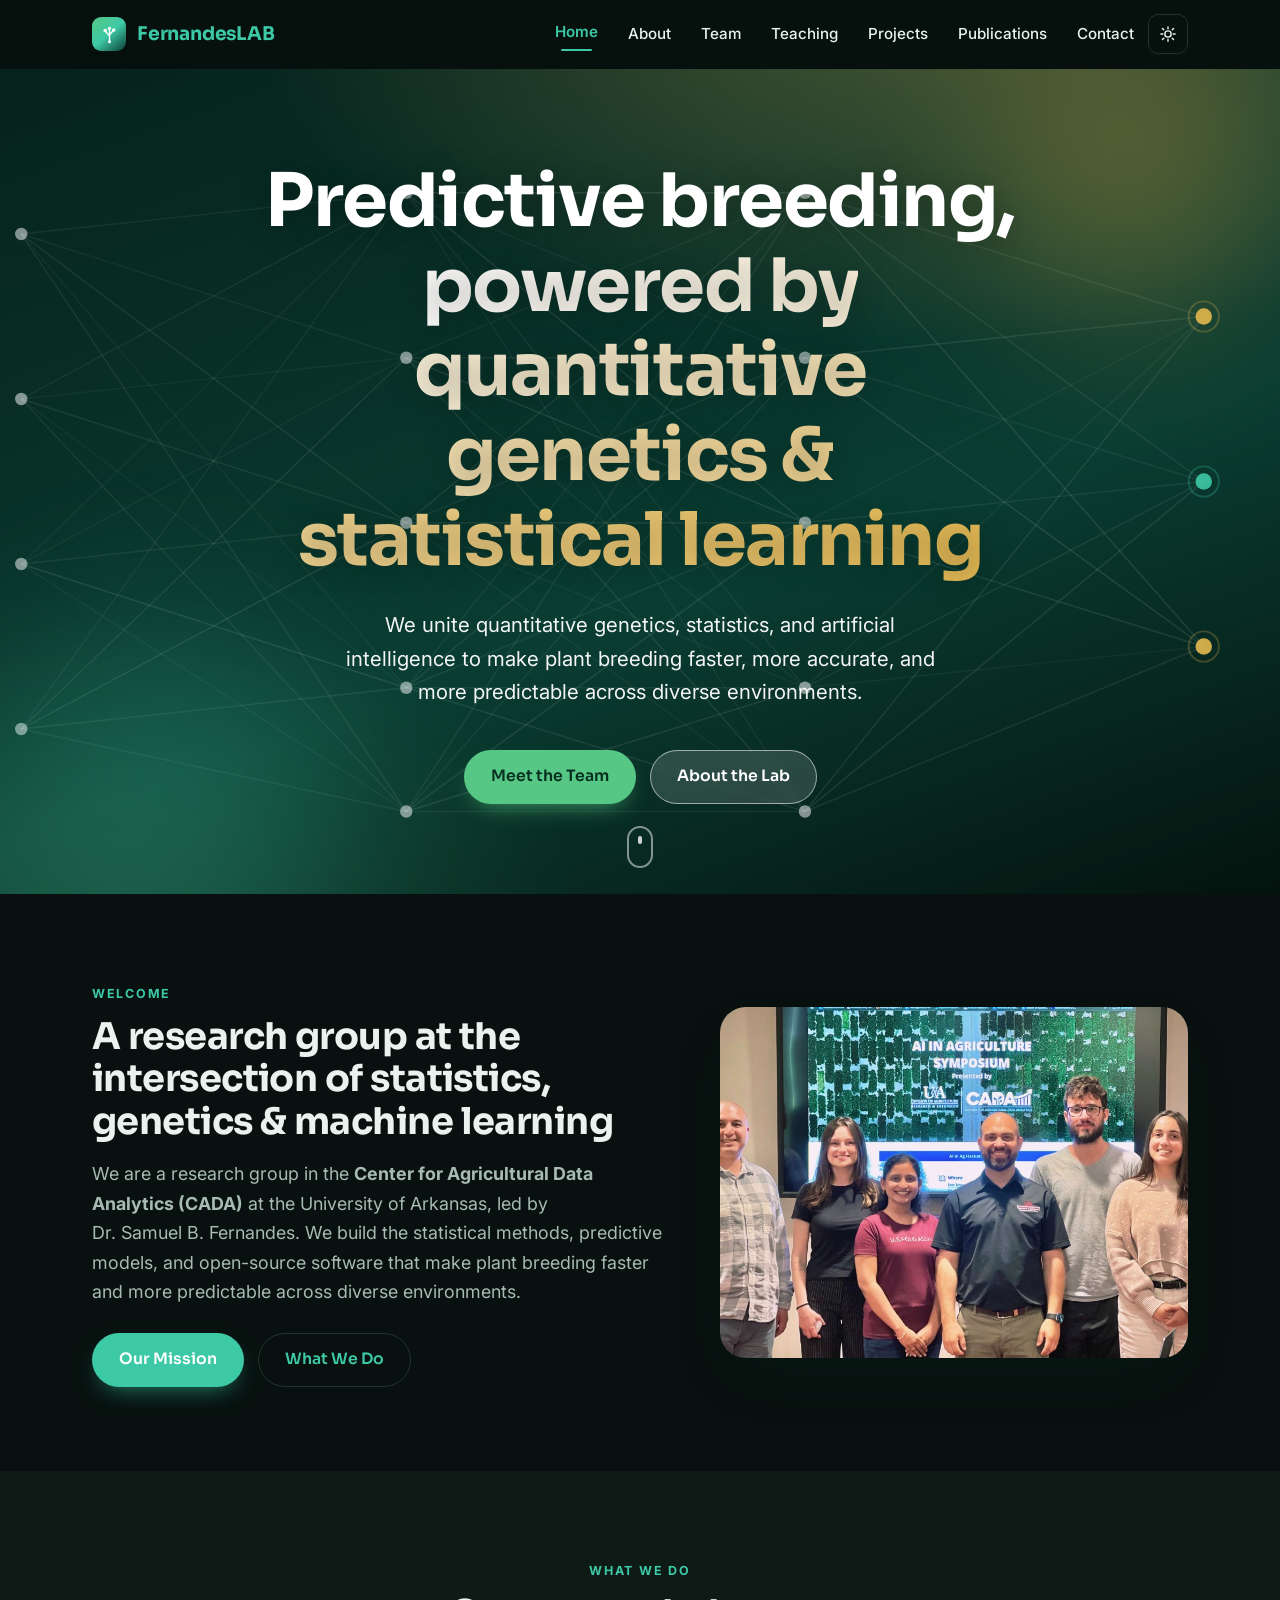
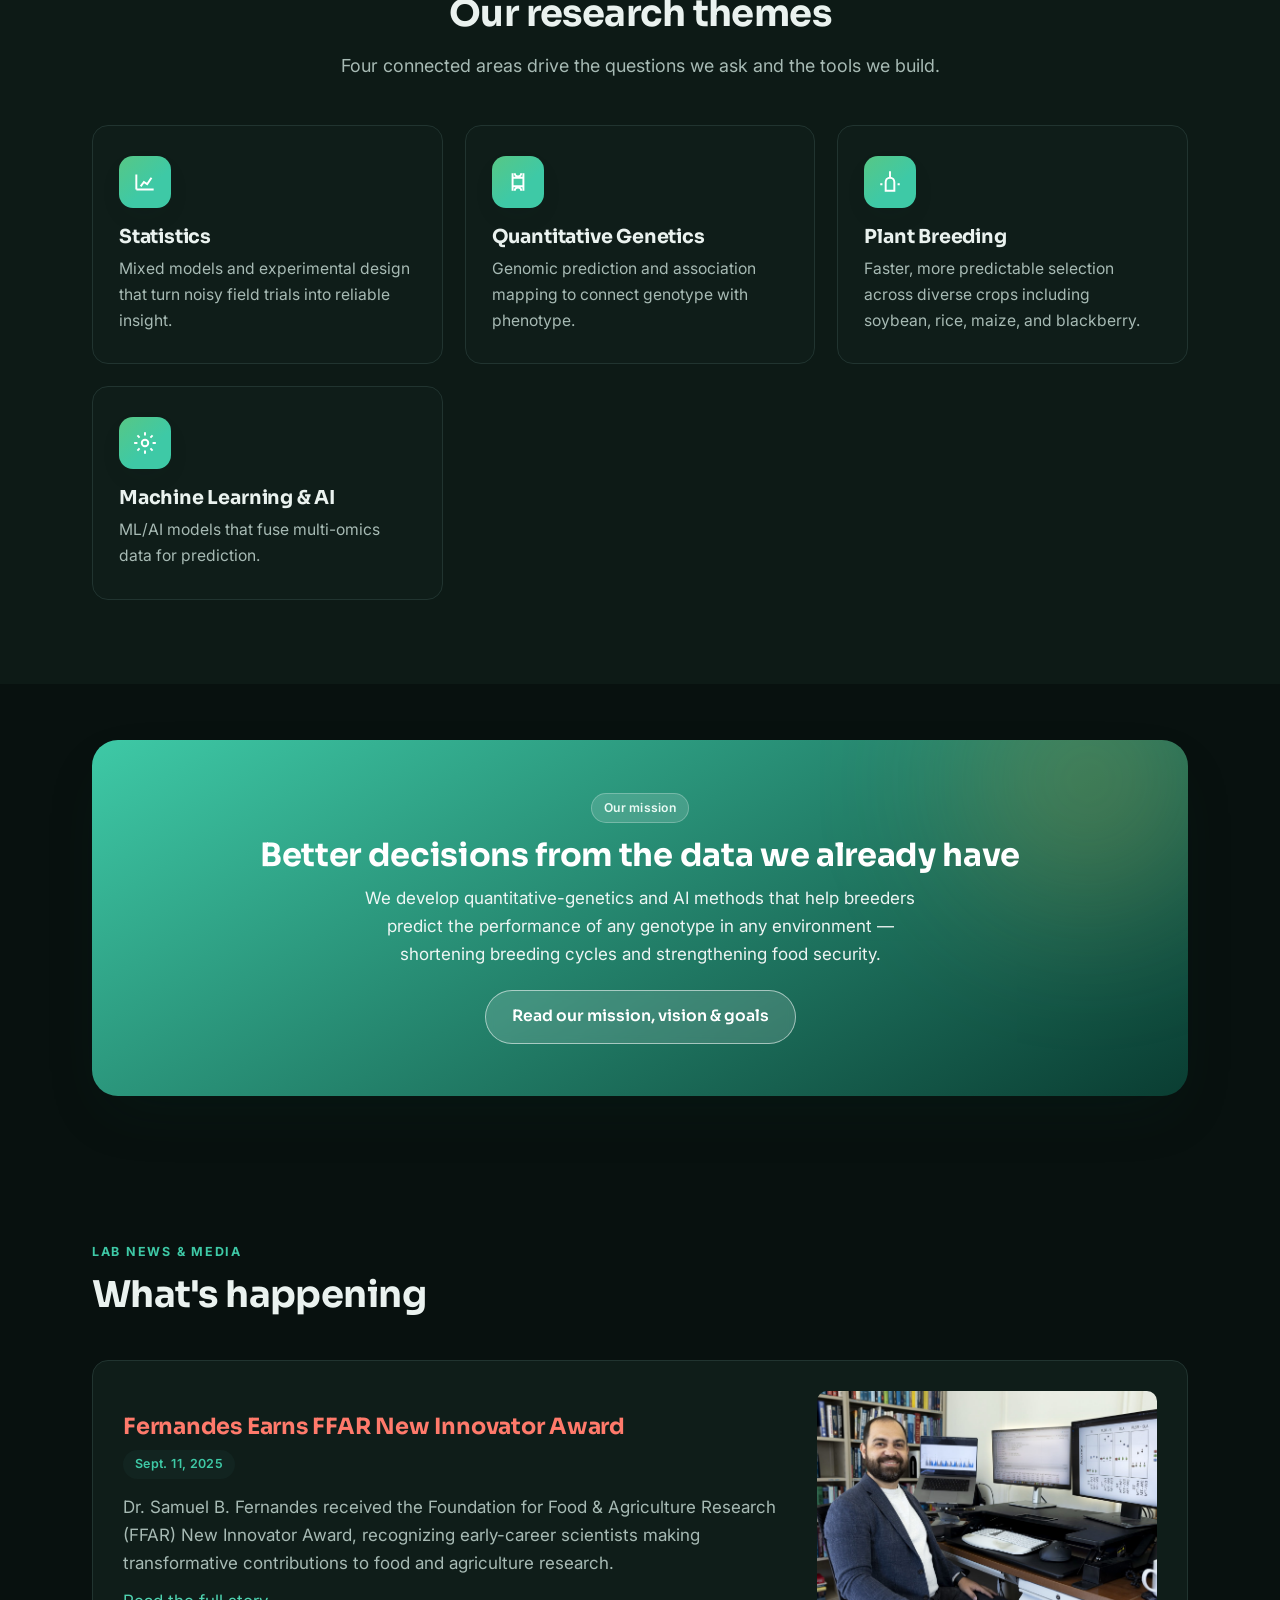
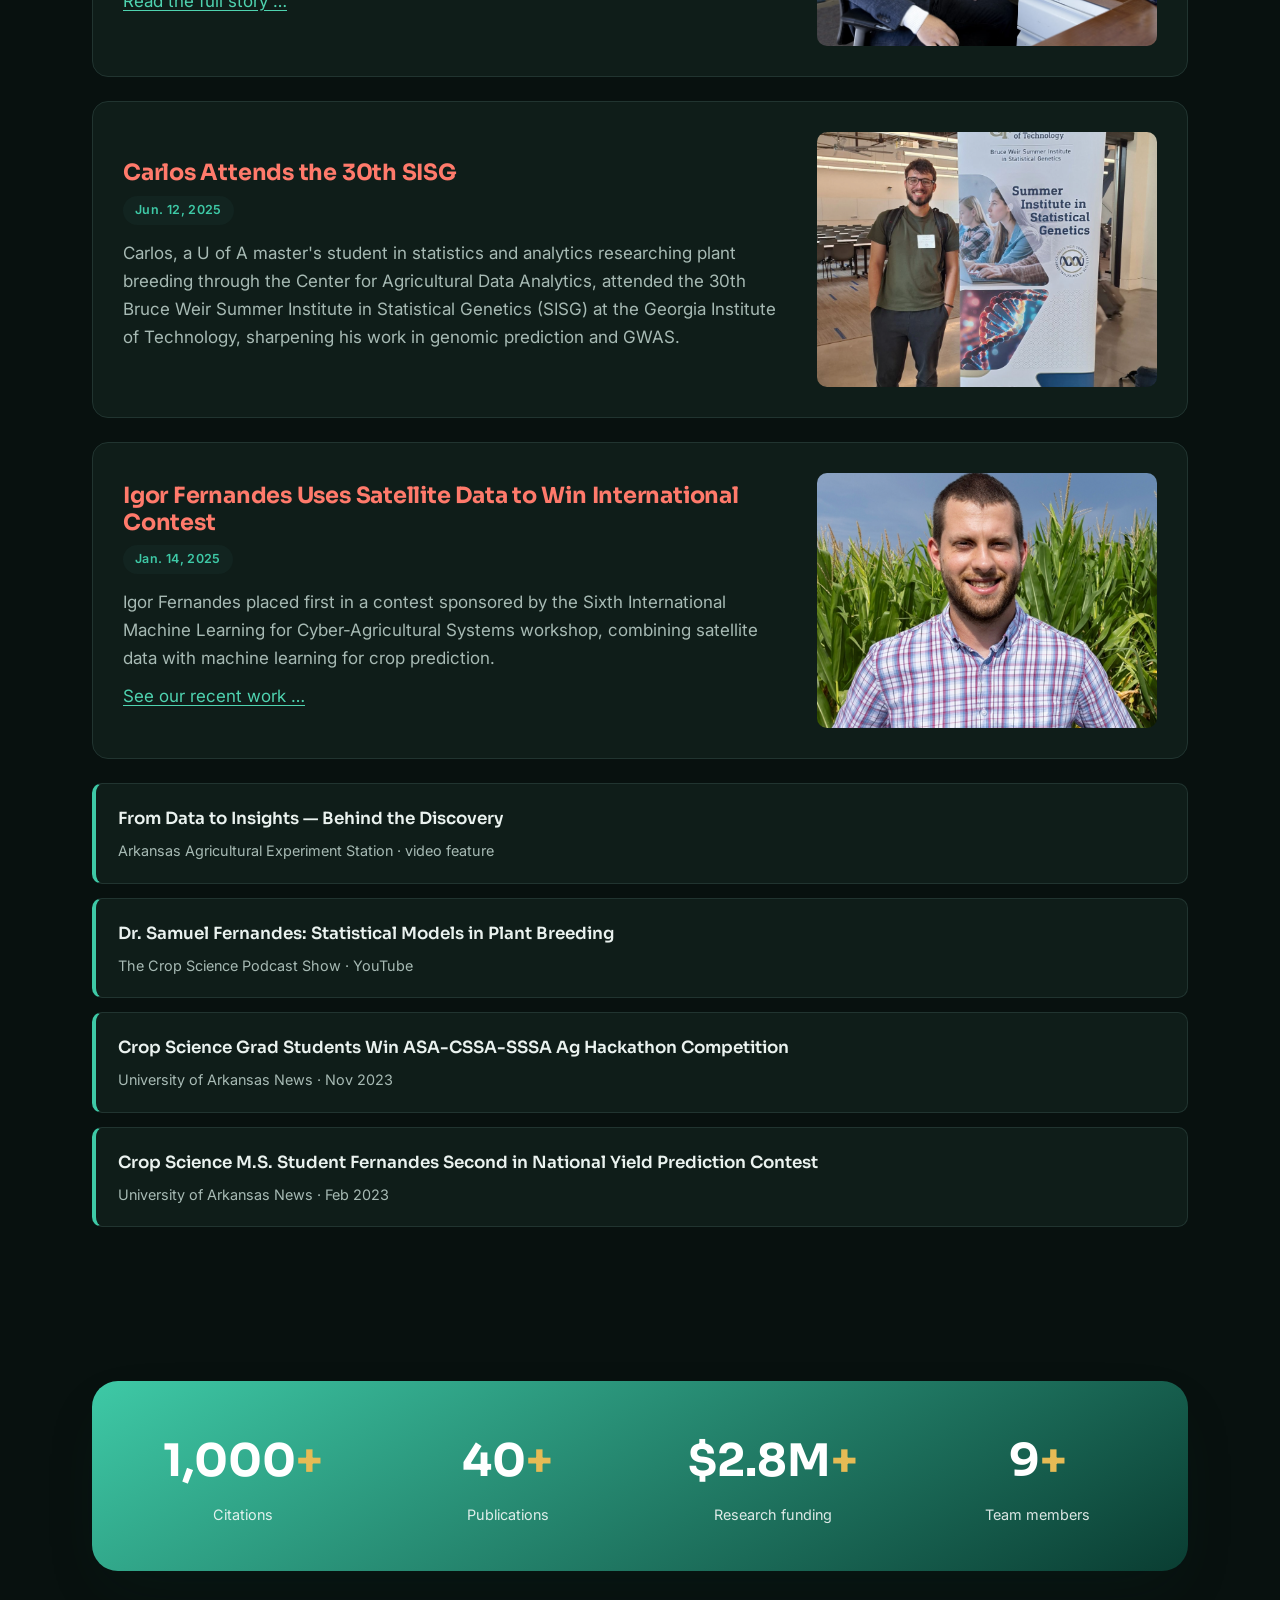
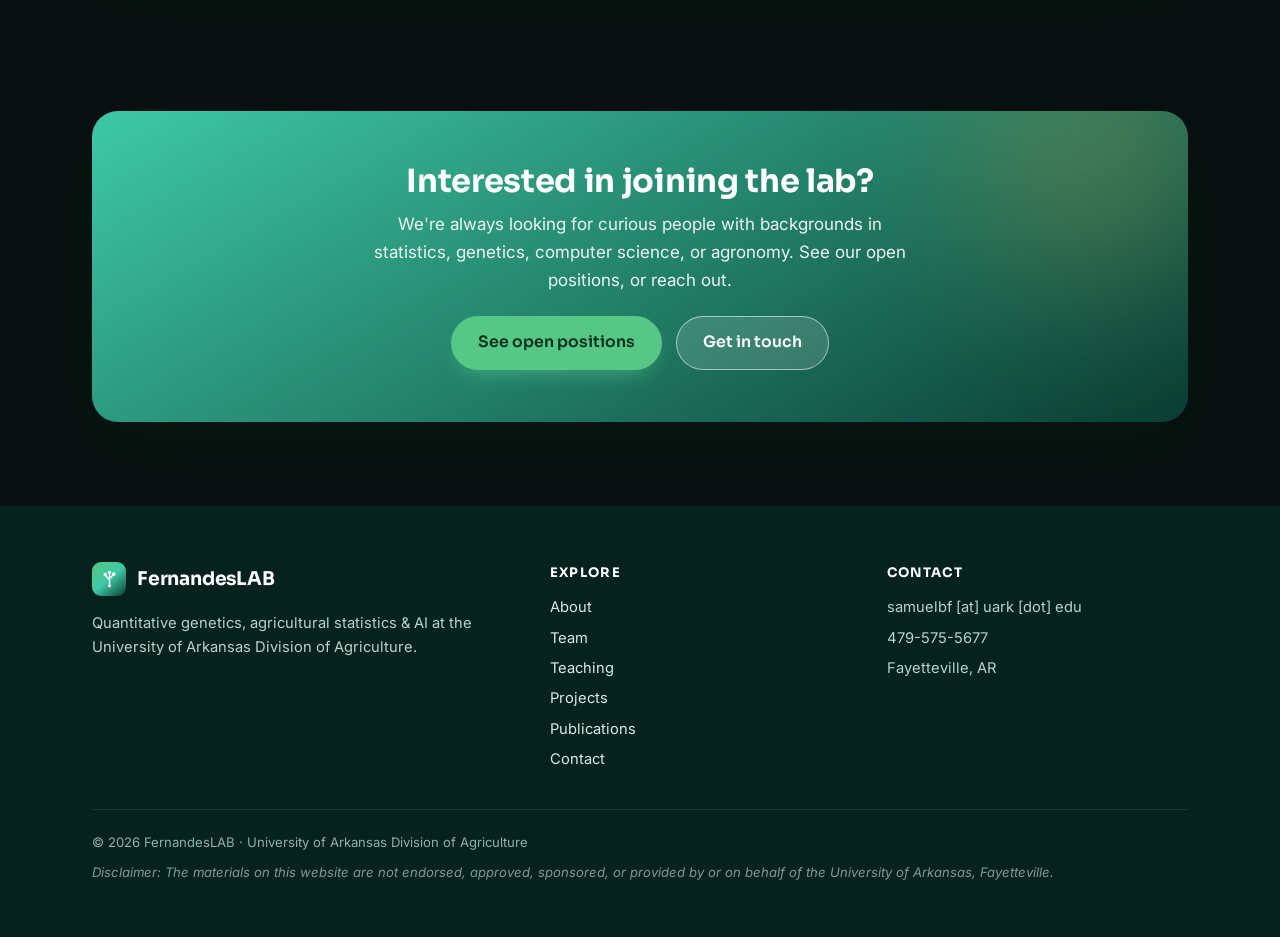
==== commit 1c9673a1: "FFAR award as top news item, fix mobile nav scrolling - Promote FFAR award to news-item card (Sept. " ====
--- a/index.html
+++ b/index.html
@@ -184,6 +184,19 @@
 
       <article class="news-item reveal">
         <div>
+          <h3>Fernandes Earns FFAR New Innovator Award</h3>
+          <p class="date">Sept. 11, 2025</p>
+          <p>Dr. Samuel B. Fernandes received the Foundation for Food &amp; Agriculture Research
+             (FFAR) New Innovator Award, recognizing early-career scientists making transformative
+             contributions to food and agriculture research.</p>
+          <p><a href="https://aaes.uada.edu/news/fernandes-ffar-award/" target="_blank" rel="noopener">Read the full story …</a></p>
+        </div>
+        <img src="assets/img/ffar.jpg" alt="Fernandes FFAR New Innovator Award"
+             onerror="this.src='assets/img/placeholder-photo.svg'">
+      </article>
+
+      <article class="news-item reveal">
+        <div>
           <h3>Carlos Attends the 30th SISG</h3>
           <p class="date">Jun. 12, 2025</p>
           <p>Carlos, a U of A master's student in statistics and analytics researching plant
@@ -215,10 +228,6 @@
       <div class="pub reveal">
         <a href="https://www.youtube.com/watch?v=_TpjUryYQPs" target="_blank" rel="noopener">Dr. Samuel Fernandes: Statistical Models in Plant Breeding</a>
         <p class="authors">The Crop Science Podcast Show · YouTube</p>
-      </div>
-      <div class="pub reveal">
-        <a href="https://aaes.uada.edu/news/fernandes-ffar-award/" target="_blank" rel="noopener">Fernandes Earns FFAR New Innovator Award</a>
-        <p class="authors">Arkansas Agricultural Experiment Station</p>
       </div>
       <div class="pub reveal">
         <a href="https://news.uark.edu/articles/67890/crop-science-grad-students-win-asa-cssa-sssa-ag-hackathon-competition" target="_blank" rel="noopener">Crop Science Grad Students Win ASA-CSSA-SSSA Ag Hackathon Competition</a>
--- a/assets/css/style.css
+++ b/assets/css/style.css
@@ -469,13 +469,13 @@
   body { font-size: 16px; }
   .section { padding: 60px 0; }
   .nav {
-    position: absolute; top: 68px; right: 0; left: 0;
+    position: fixed; top: 68px; right: 0; left: 0; bottom: 0;
     flex-direction: column; align-items: stretch;
     background: var(--nav-mobile-bg); backdrop-filter: blur(14px);
     border-bottom: 1px solid var(--line);
     padding: 10px 16px 18px; gap: 2px;
     display: none; box-shadow: var(--shadow);
-    max-height: calc(100vh - 68px); overflow-y: auto;
+    overflow-y: auto; -webkit-overflow-scrolling: touch;
   }
   .nav.open { display: flex; }
   .nav a { padding: 13px 12px; }
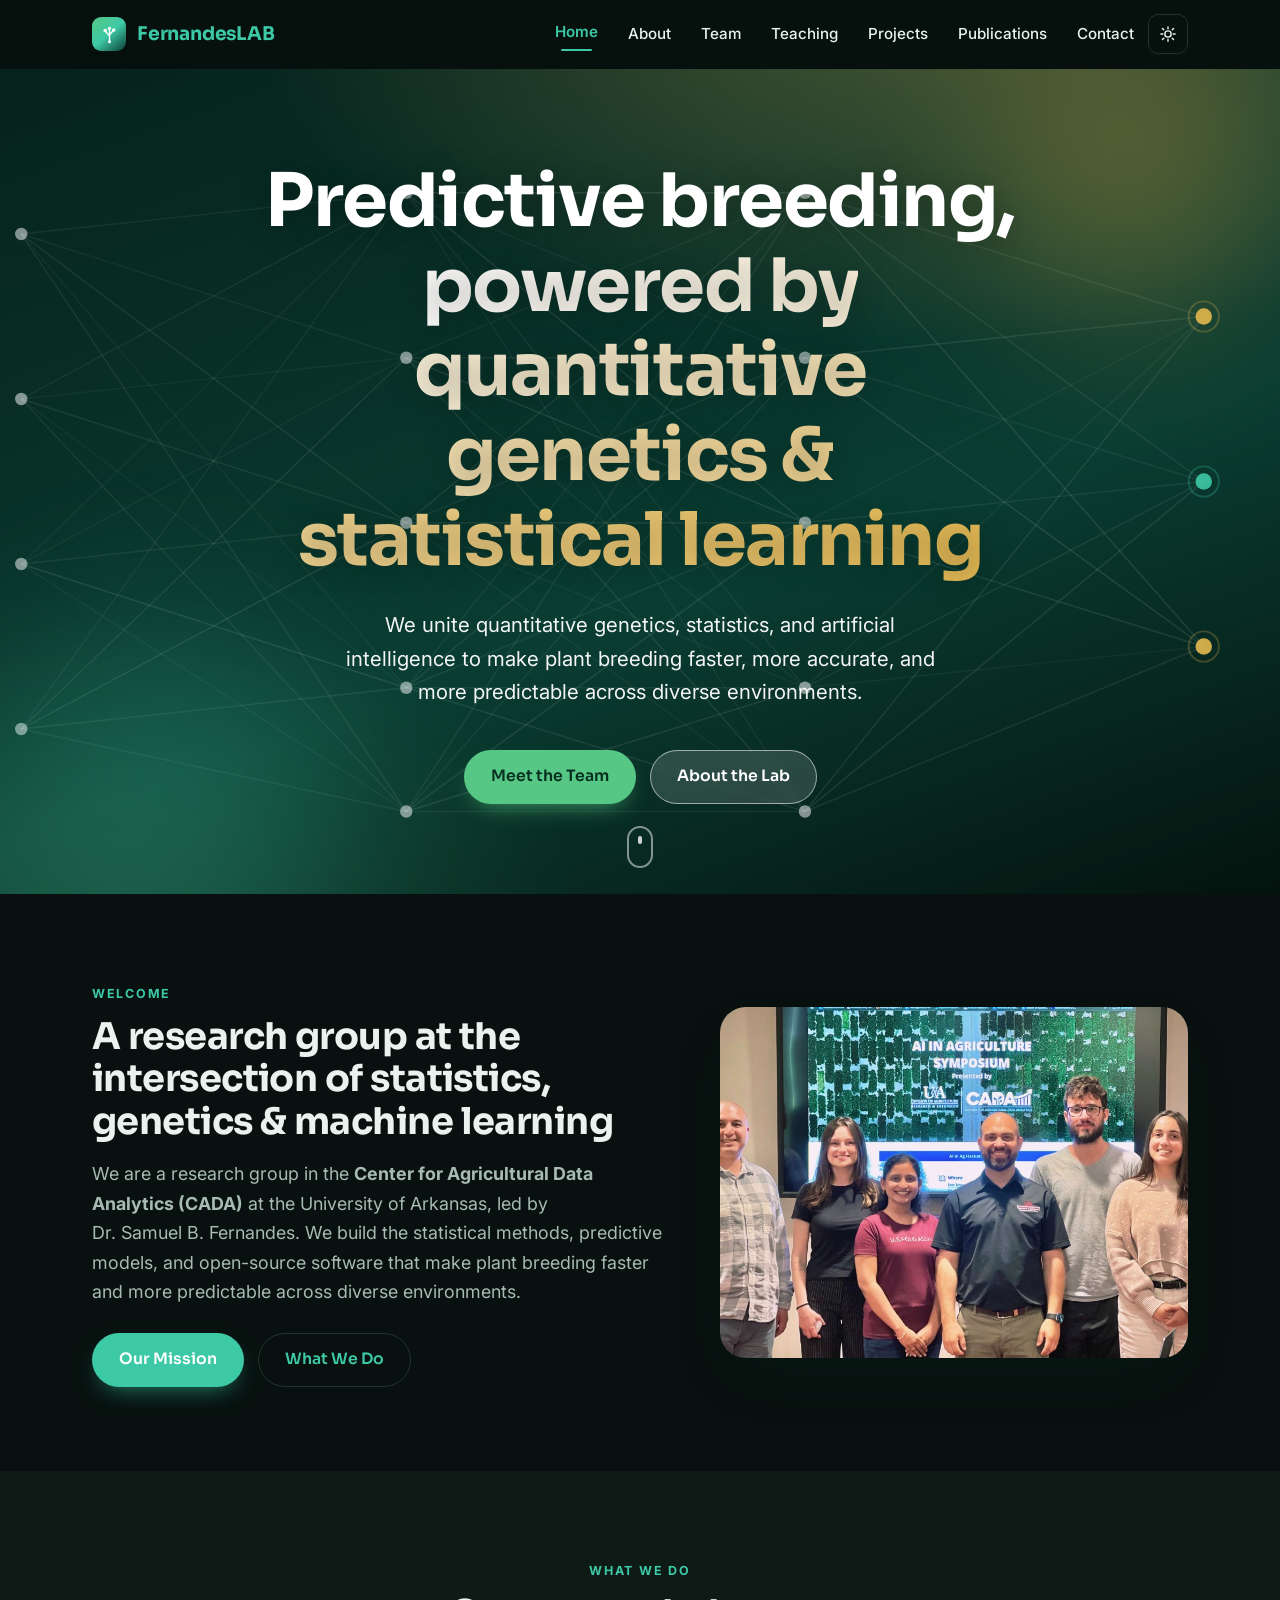
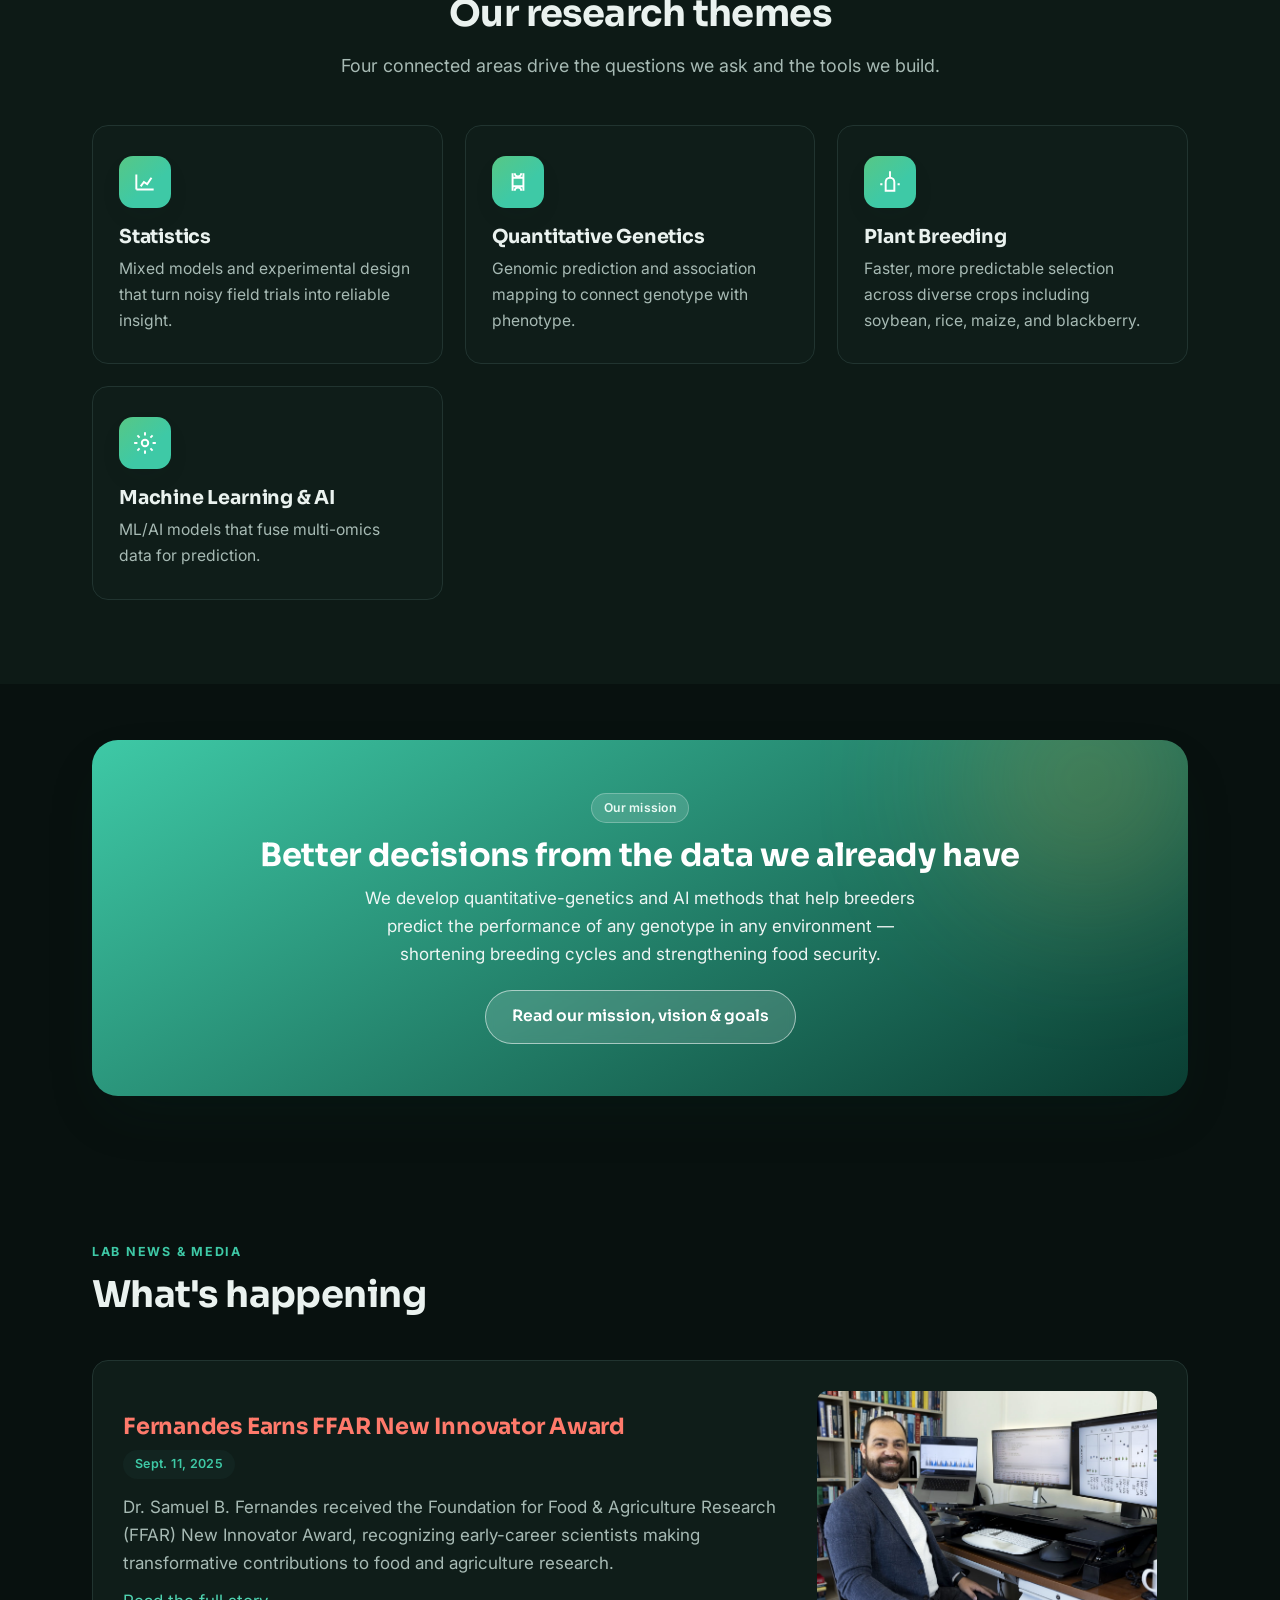
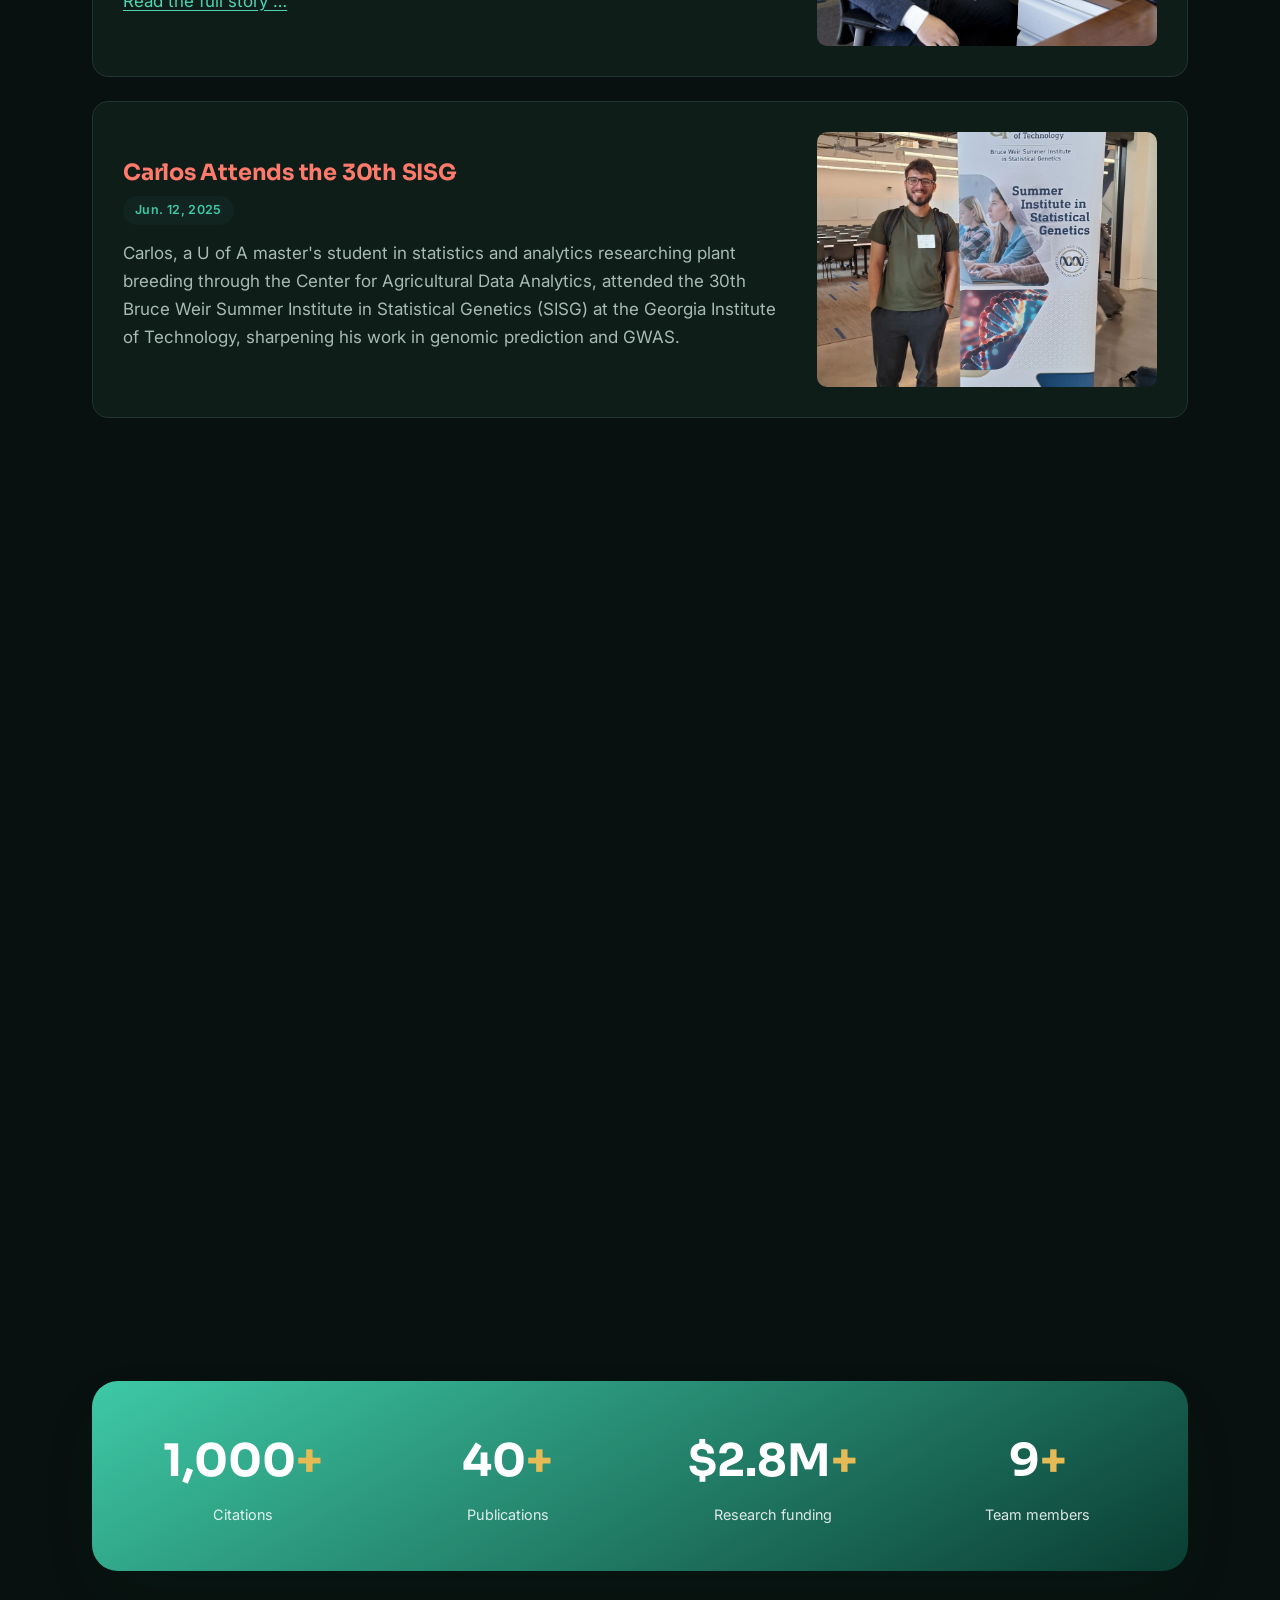
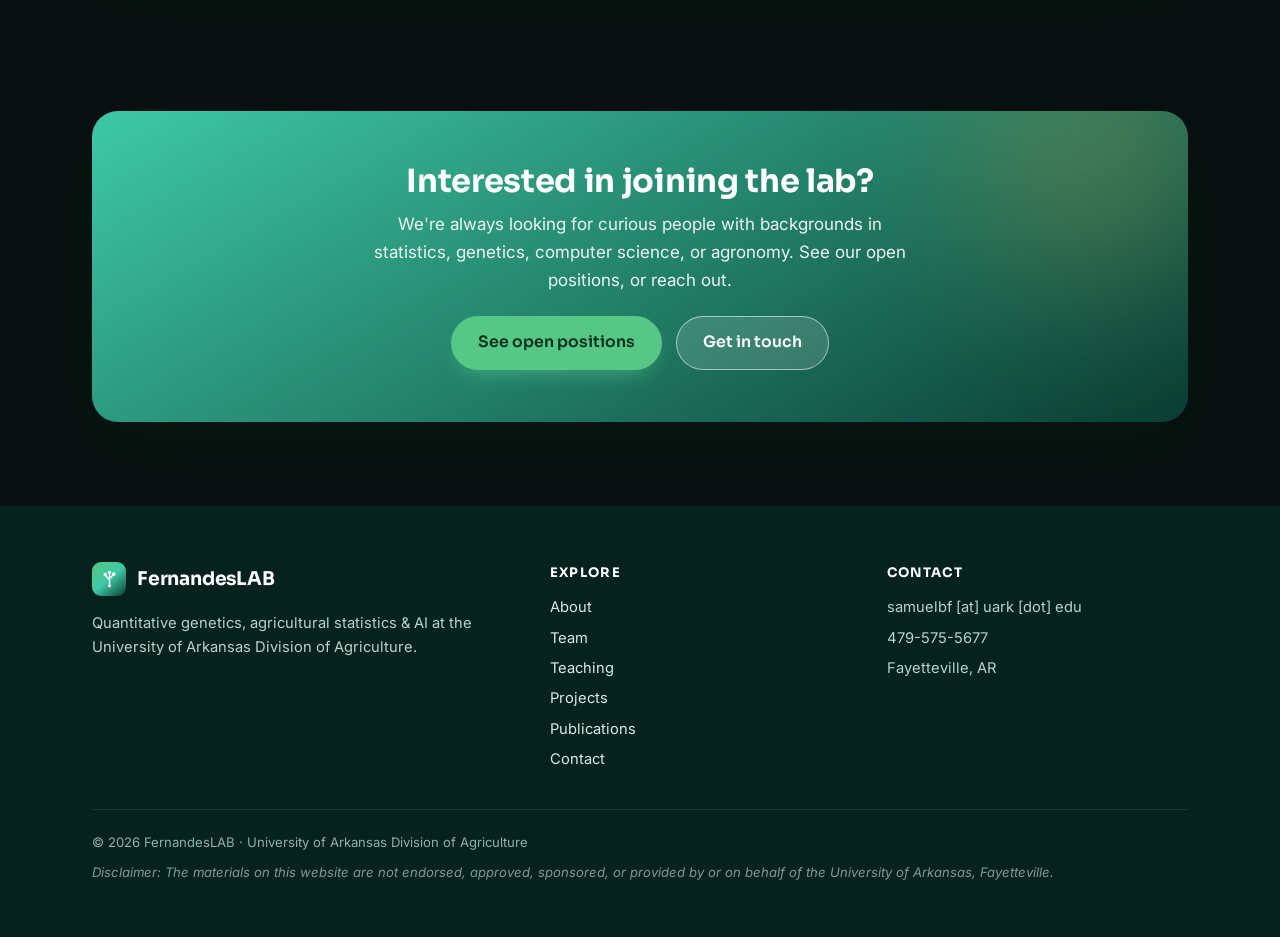
==== commit 714a5349: "Move Melina to alumni, add Erin Farmer (staff) and Danilo (masters) placeholders, rename Postdocs → " ====
--- a/index.html
+++ b/index.html
@@ -48,7 +48,7 @@
           <div class="submenu">
             <a href="/our-team#openings">Join us</a>
             <a href="/our-team#pi">Principal Investigator</a>
-            <a href="/our-team#postdocs">Postdocs</a>
+            <a href="/our-team#staff">Staff</a>
             <a href="/our-team#phd">PhD Students</a>
             <a href="/our-team#masters">Master's Students</a>
             <a href="/our-team#interns">Interns</a>
--- a/assets/css/style.css
+++ b/assets/css/style.css
@@ -340,7 +340,7 @@
 }
 .person:hover { box-shadow: var(--shadow-lg); transform: translateY(-3px); }
 .person .photo {
-  width: 100%; aspect-ratio: 1 / 1; object-fit: cover;
+  width: 100%; height: auto; display: block;
   border-radius: var(--radius-sm); background: var(--bg-mint);
 }
 .person h3 { margin: 0 0 4px; font-size: 1.55rem; color: var(--ink); }
@@ -364,7 +364,7 @@
   padding: 18px; transition: transform .2s, box-shadow .2s, border-color .2s;
 }
 .card:hover { transform: translateY(-6px); box-shadow: var(--shadow-lg); border-color: transparent; }
-.card .photo { width: 100%; aspect-ratio: 1 / 1; object-fit: cover; border-radius: var(--radius-sm); background: var(--bg-mint); }
+.card .photo { width: 100%; height: auto; display: block; border-radius: var(--radius-sm); background: var(--bg-mint); }
 .card h3 { margin: 16px 2px 6px; font-size: 1.2rem; }
 .card .meta { margin: 2px; padding: 0 2px; }
 .card h4 { margin: 14px 2px 4px; font-size: .78rem; text-transform: uppercase; letter-spacing: .08em; color: var(--faint); }
@@ -468,14 +468,24 @@
 @media (max-width: 820px) {
   body { font-size: 16px; }
   .section { padding: 60px 0; }
+  /* Safari on iOS clips position:absolute children of backdrop-filter elements
+     to the parent's own bounds — so the nav never escapes the 68px header bar.
+     Use an opaque solid background instead; blur is imperceptible on mobile. */
+  .site-header {
+    backdrop-filter: none;
+    -webkit-backdrop-filter: none;
+    background: var(--header-bg-scrolled);
+  }
   .nav {
-    position: fixed; top: 68px; right: 0; left: 0; bottom: 0;
+    position: absolute; top: 68px; right: 0; left: 0;
     flex-direction: column; align-items: stretch;
-    background: var(--nav-mobile-bg); backdrop-filter: blur(14px);
+    background: var(--nav-mobile-bg);
     border-bottom: 1px solid var(--line);
     padding: 10px 16px 18px; gap: 2px;
     display: none; box-shadow: var(--shadow);
+    max-height: calc(100vh - 68px);
     overflow-y: auto; -webkit-overflow-scrolling: touch;
+    z-index: 60;
   }
   .nav.open { display: flex; }
   .nav a { padding: 13px 12px; }
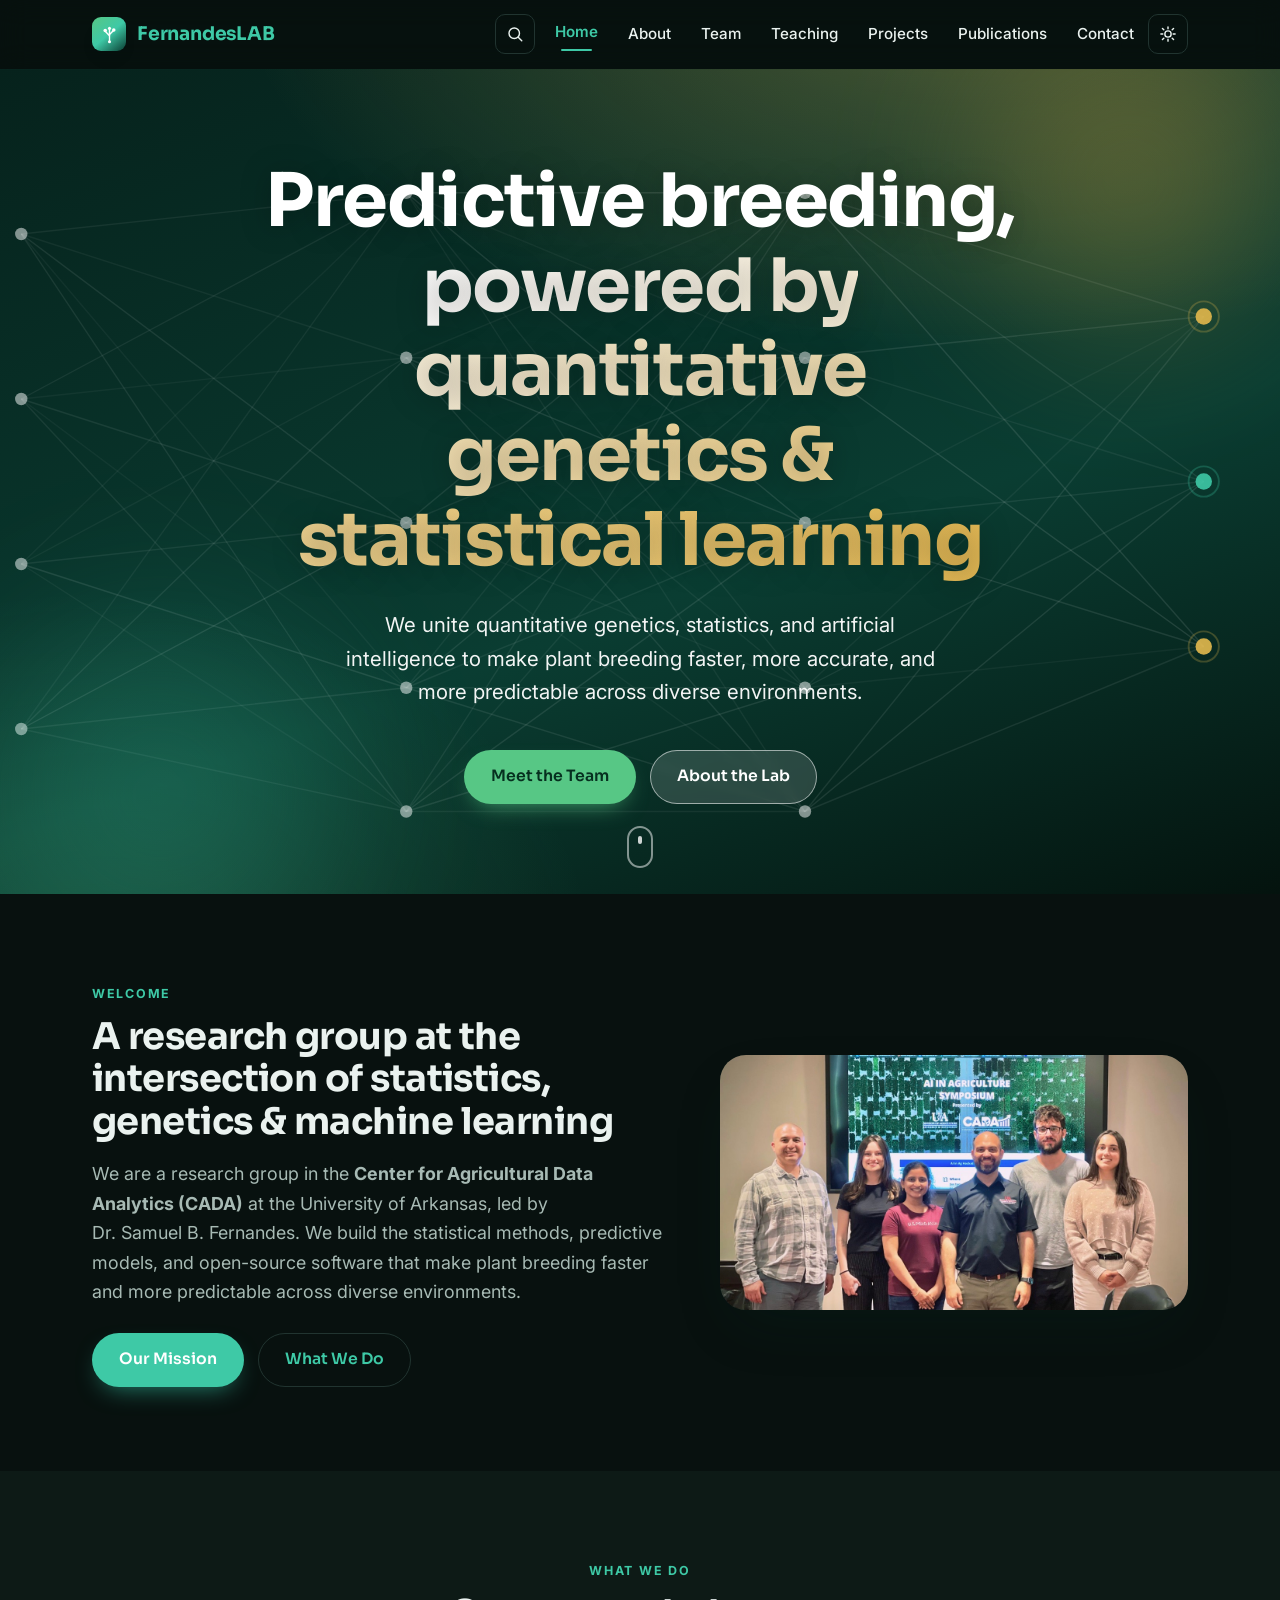
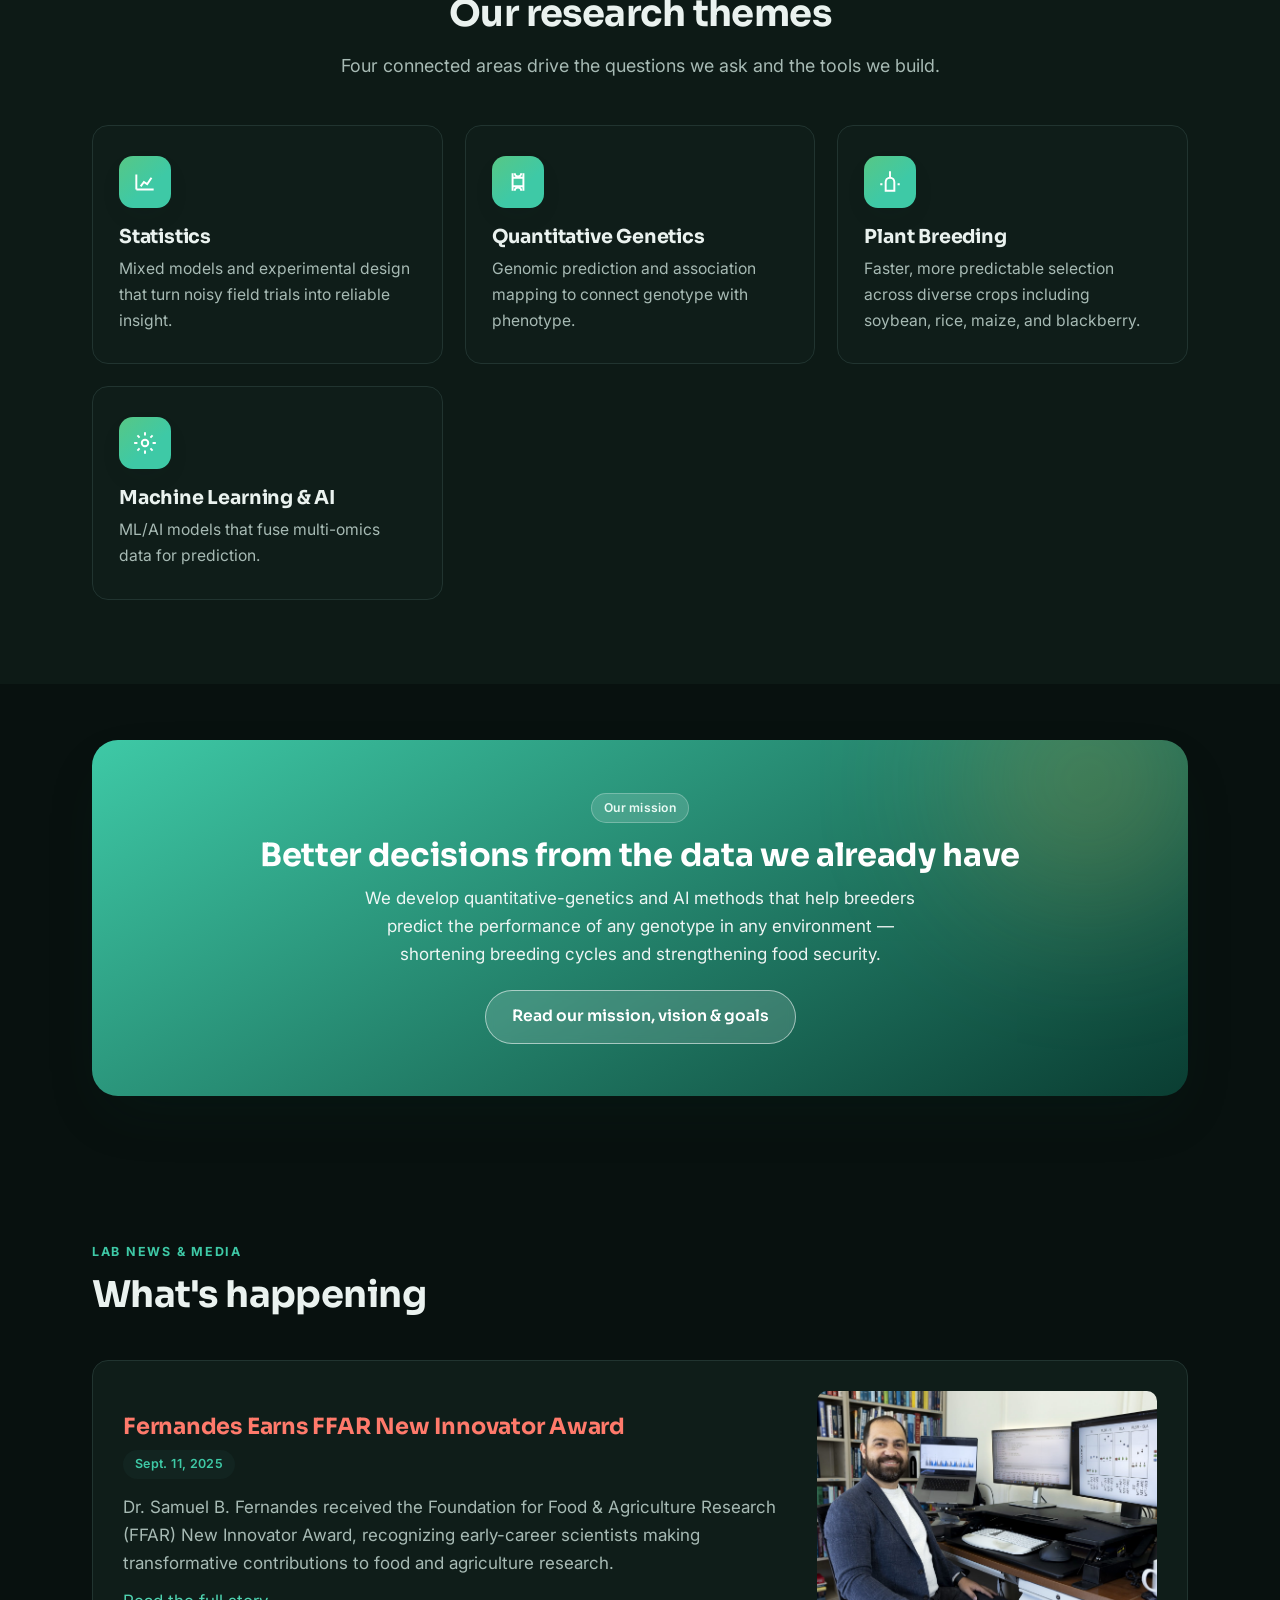
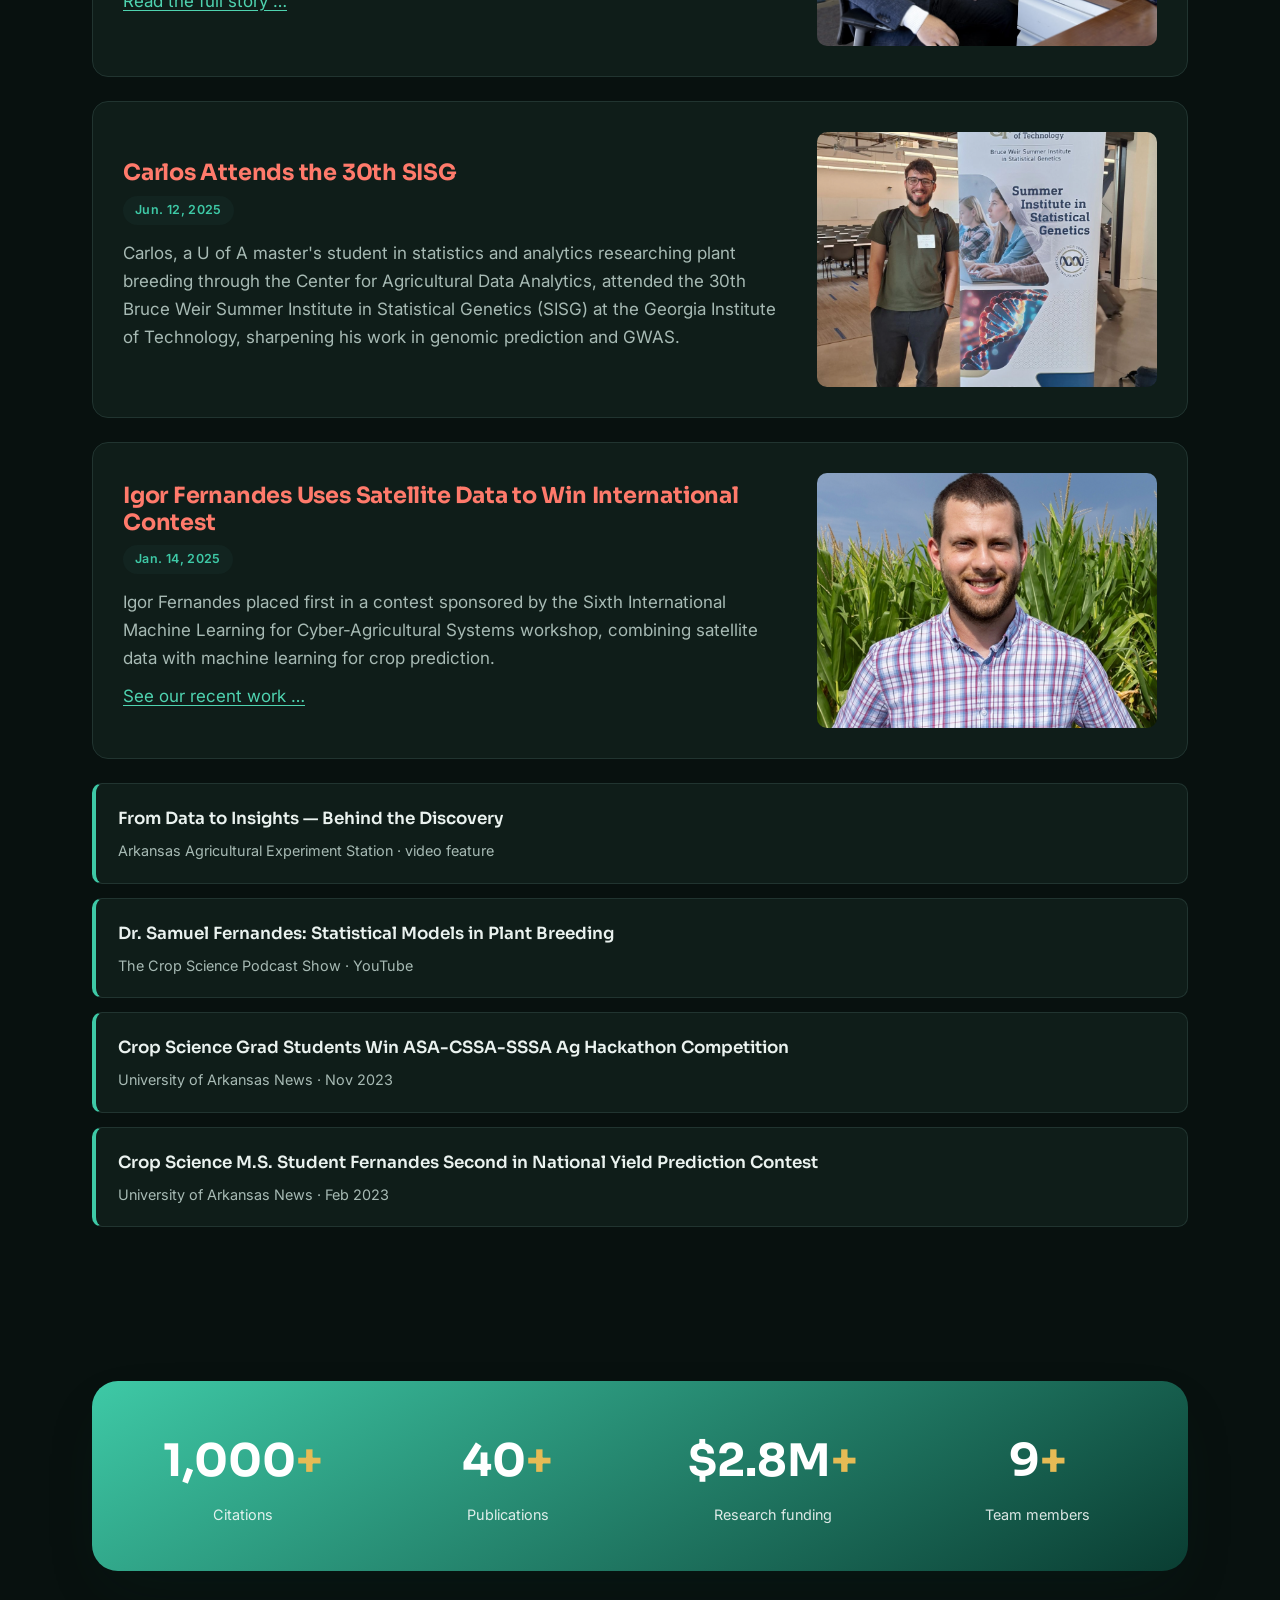
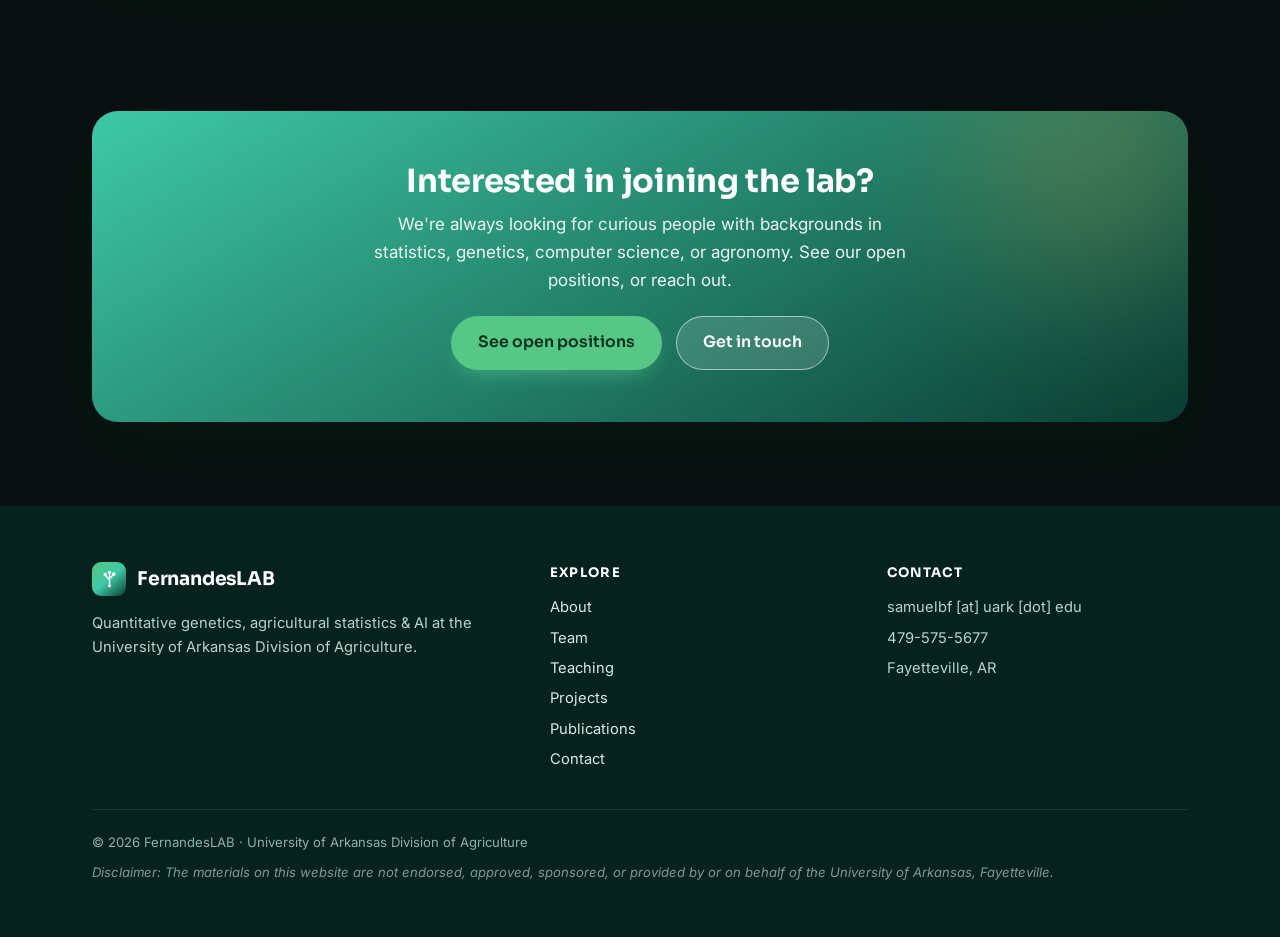
==== commit 9aef75ff: "Add site-wide search: magnifying glass button, ⌘K shortcut, full-page overlay with indexed content" ====
--- a/index.html
+++ b/index.html
@@ -22,6 +22,9 @@
     <div class="wrap">
       <a class="brand" href="/"><span class="logo"><img src="assets/img/logo.svg" alt="" width="21" height="21"></span> FernandesLAB</a>
       <button class="nav-toggle" aria-label="Menu"><span></span><span></span><span></span></button>
+      <button class="search-toggle" type="button" aria-label="Search" title="Search (⌘K)">
+        <svg viewBox="0 0 24 24" aria-hidden="true"><circle cx="11" cy="11" r="7"/><path d="M21 21l-4.35-4.35"/></svg>
+      </button>
       <button class="theme-toggle" type="button" aria-label="Switch to light mode">
         <svg class="ic-sun" viewBox="0 0 24 24" aria-hidden="true"><circle cx="12" cy="12" r="4.2"/><path d="M12 2.5v2.6M12 18.9v2.6M4.6 4.6l1.8 1.8M17.6 17.6l1.8 1.8M2.5 12h2.6M18.9 12h2.6M4.6 19.4l1.8-1.8M17.6 6.4l1.8-1.8"/></svg>
         <svg class="ic-moon" viewBox="0 0 24 24" aria-hidden="true"><path d="M21 12.8A8.5 8.5 0 1 1 11.2 3a6.6 6.6 0 0 0 9.8 9.8z"/></svg>
@@ -304,5 +307,15 @@
   </footer>
 
   <script src="assets/js/main.js"></script>
+  <!-- ===================== SEARCH OVERLAY ===================== -->
+  <div id="search-overlay" role="dialog" aria-modal="true" aria-label="Search">
+    <div class="search-box">
+      <input type="search" id="search-input" placeholder="Search…" autocomplete="off" spellcheck="false">
+      <button class="search-close" aria-label="Close search"><svg viewBox="0 0 24 24"><path d="M18 6L6 18M6 6l12 12"/></svg></button>
+      <p class="search-hint">Type to search · <kbd>Esc</kbd> to close · <kbd>⌘K</kbd> to open anywhere</p>
+      <div id="search-results"></div>
+    </div>
+  </div>
+  <script src="assets/js/search.js"></script>
 </body>
 </html>
--- a/assets/css/style.css
+++ b/assets/css/style.css
@@ -160,6 +160,60 @@
 :root[data-theme="light"] .theme-toggle .ic-sun  { display: none; }
 :root[data-theme="light"] .theme-toggle .ic-moon { display: block; }
 
+/* Search button */
+.search-toggle {
+  order: 1; flex: none;
+  display: grid; place-items: center; width: 40px; height: 40px;
+  background: transparent; border: 1px solid var(--line); border-radius: 10px;
+  color: var(--ink); cursor: pointer; margin-right: 6px;
+  transition: background .18s, color .18s, border-color .18s;
+}
+.search-toggle:hover { background: var(--bg-soft); border-color: var(--accent); color: var(--brand); }
+.search-toggle svg { width: 18px; height: 18px; fill: none; stroke: currentColor; stroke-width: 1.9; stroke-linecap: round; stroke-linejoin: round; }
+
+/* Search overlay */
+#search-overlay {
+  display: none; position: fixed; inset: 0;
+  background: rgba(0,0,0,.55); backdrop-filter: blur(4px);
+  z-index: 600; align-items: flex-start; justify-content: center;
+  padding: 100px 16px 24px;
+}
+#search-overlay.open { display: flex; }
+.search-box {
+  background: var(--card); border: 1px solid var(--line);
+  border-radius: var(--radius); padding: 20px; width: 100%; max-width: 620px;
+  position: relative; box-shadow: 0 24px 60px rgba(0,0,0,.4);
+}
+#search-input {
+  width: 100%; font-size: 1.05rem; padding: 12px 44px 12px 16px;
+  background: var(--bg); border: 1px solid var(--line);
+  border-radius: var(--radius-sm); color: var(--ink);
+  outline: none; box-sizing: border-box;
+  transition: border-color .15s;
+}
+#search-input:focus { border-color: var(--brand); }
+.search-close {
+  position: absolute; top: 20px; right: 20px;
+  background: none; border: none; cursor: pointer;
+  color: var(--muted); padding: 6px; line-height: 0;
+  transition: color .15s;
+}
+.search-close:hover { color: var(--ink); }
+.search-close svg { width: 20px; height: 20px; fill: none; stroke: currentColor; stroke-width: 2; stroke-linecap: round; }
+.search-hint { font-size: .78rem; color: var(--faint); margin: 8px 0 0 2px; }
+#search-results { margin-top: 12px; max-height: 420px; overflow-y: auto; }
+.search-result {
+  display: block; padding: 11px 14px; border-radius: var(--radius-sm);
+  color: var(--ink); text-decoration: none; border: 1px solid transparent;
+  transition: background .12s, border-color .12s;
+}
+.search-result + .search-result { margin-top: 4px; }
+.search-result:hover { background: var(--bg); border-color: var(--line); }
+.search-result-section { color: var(--muted); font-size: .82rem; }
+.search-result-title { font-weight: 600; font-size: .97rem; }
+.search-result-snippet { font-size: .85rem; color: var(--muted); margin-top: 2px; white-space: nowrap; overflow: hidden; text-overflow: ellipsis; }
+.search-no-results { color: var(--muted); padding: 16px 0; text-align: center; font-size: .95rem; }
+
 /* Nav dropdowns — subsection shortcuts shown on hover */
 .nav-item { position: relative; display: flex; align-items: center; }
 .submenu {
@@ -327,9 +381,9 @@
 .split { display: grid; grid-template-columns: 1.1fr .9fr; gap: 56px; align-items: center; }
 .split .media {
   border-radius: var(--radius-lg); overflow: hidden; box-shadow: var(--shadow-lg);
-  aspect-ratio: 4 / 3; background: var(--bg-mint);
-}
-.split .media img { width: 100%; height: 100%; object-fit: cover; }
+  background: var(--bg-mint);
+}
+.split .media img { width: 100%; height: auto; display: block; }
 
 /* ----------------------------------------------------------- Team cards */
 .person {
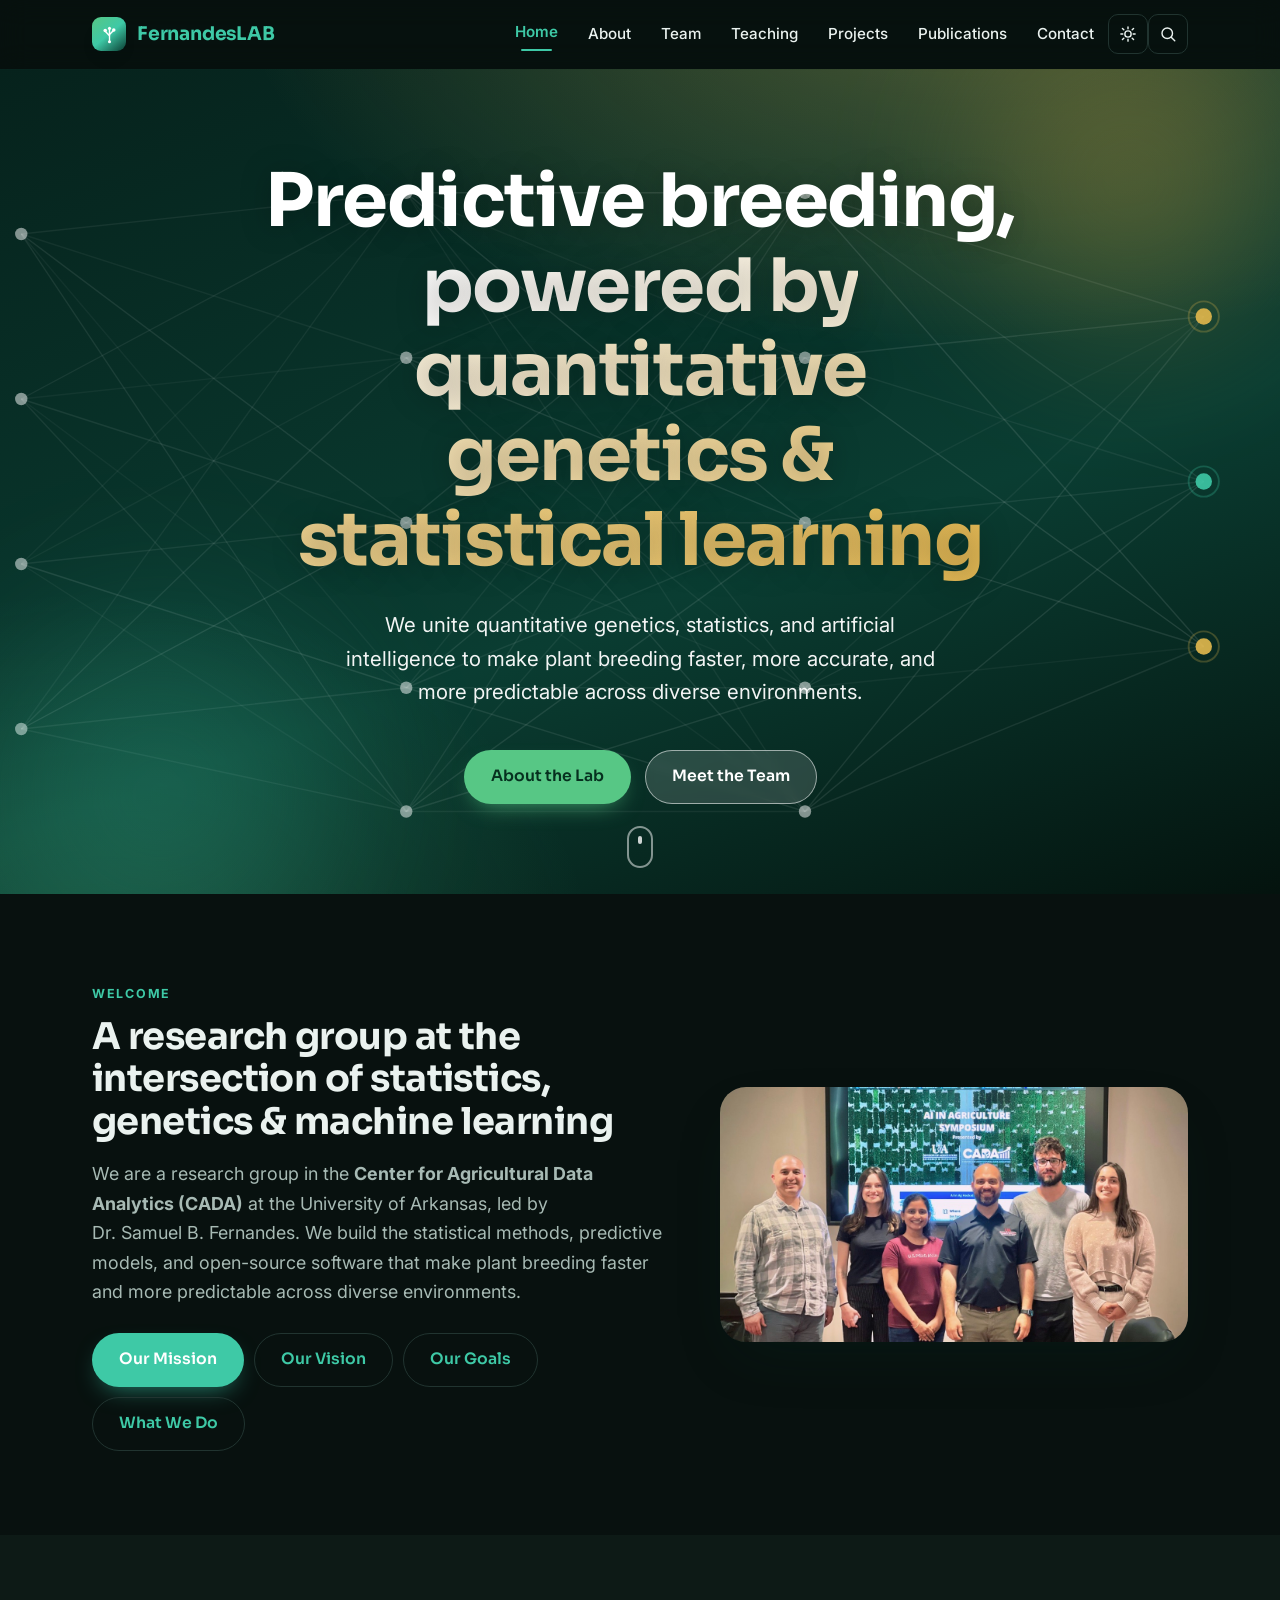
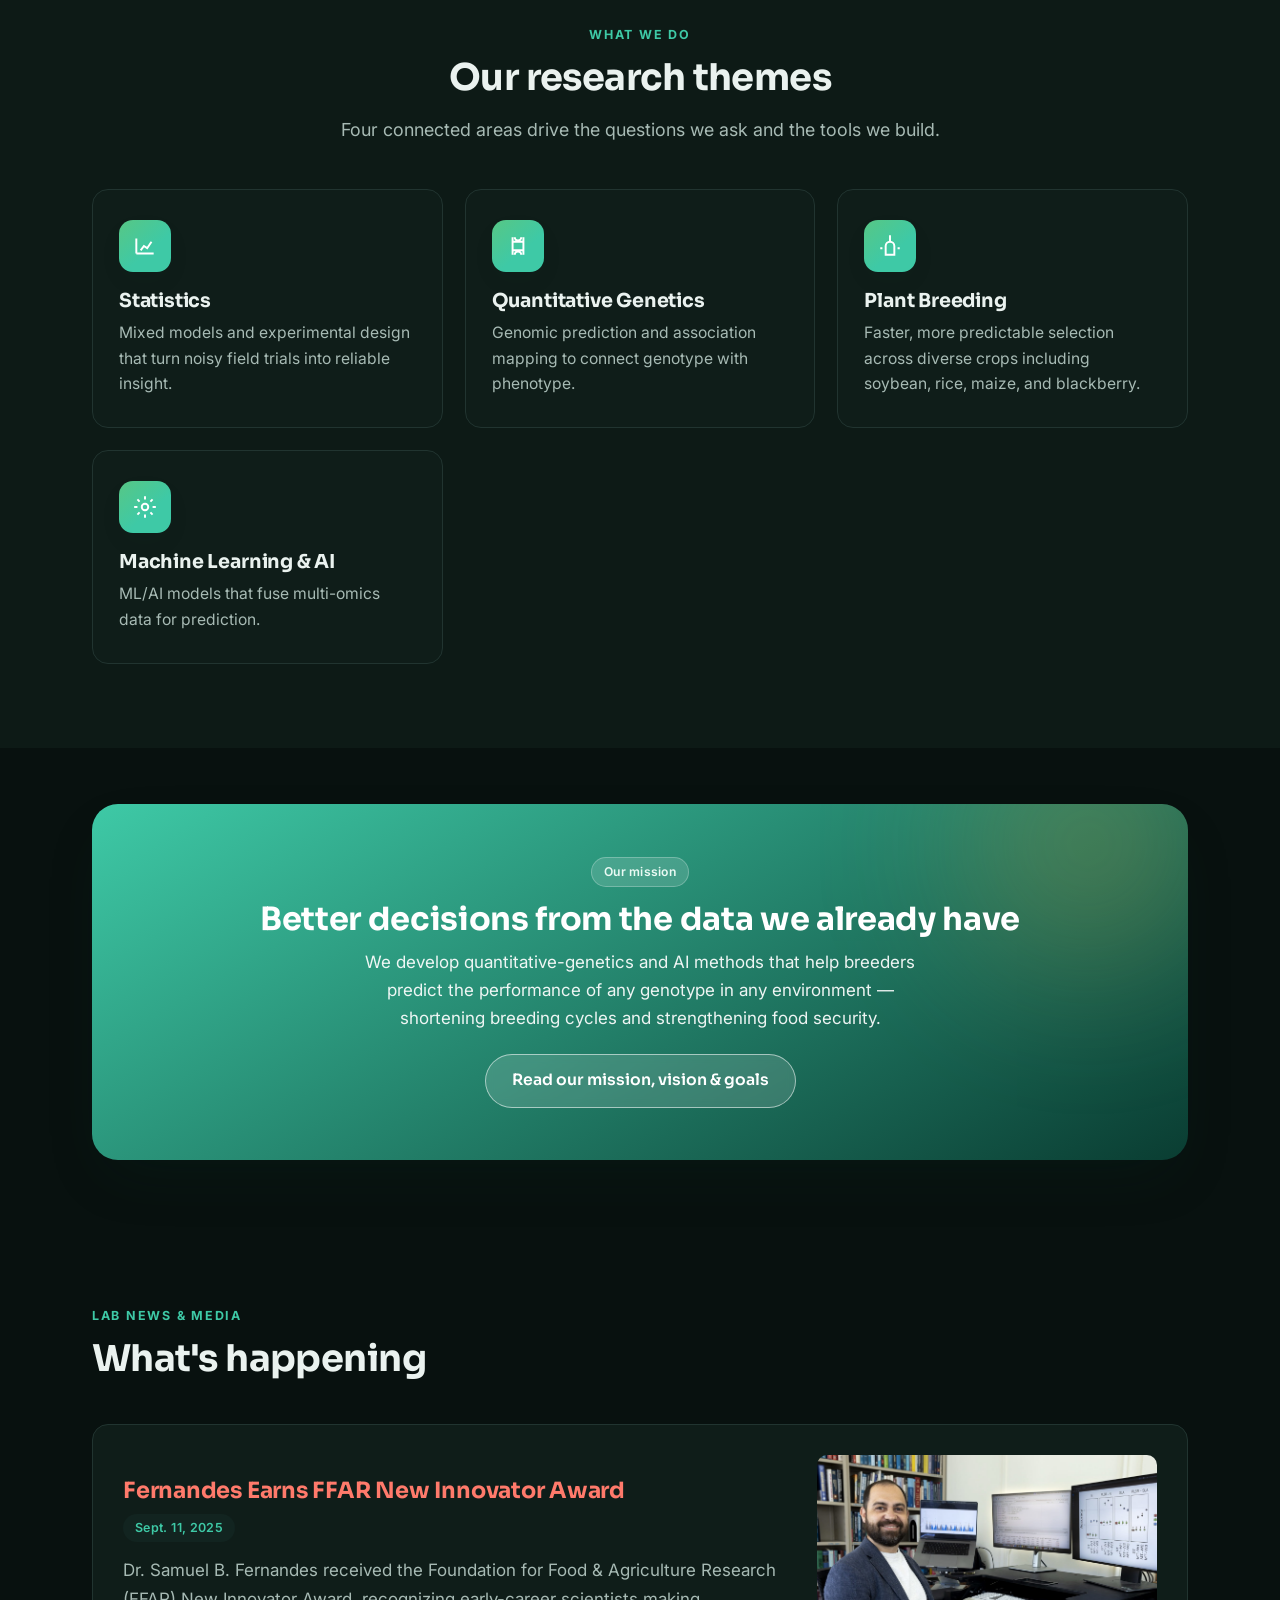
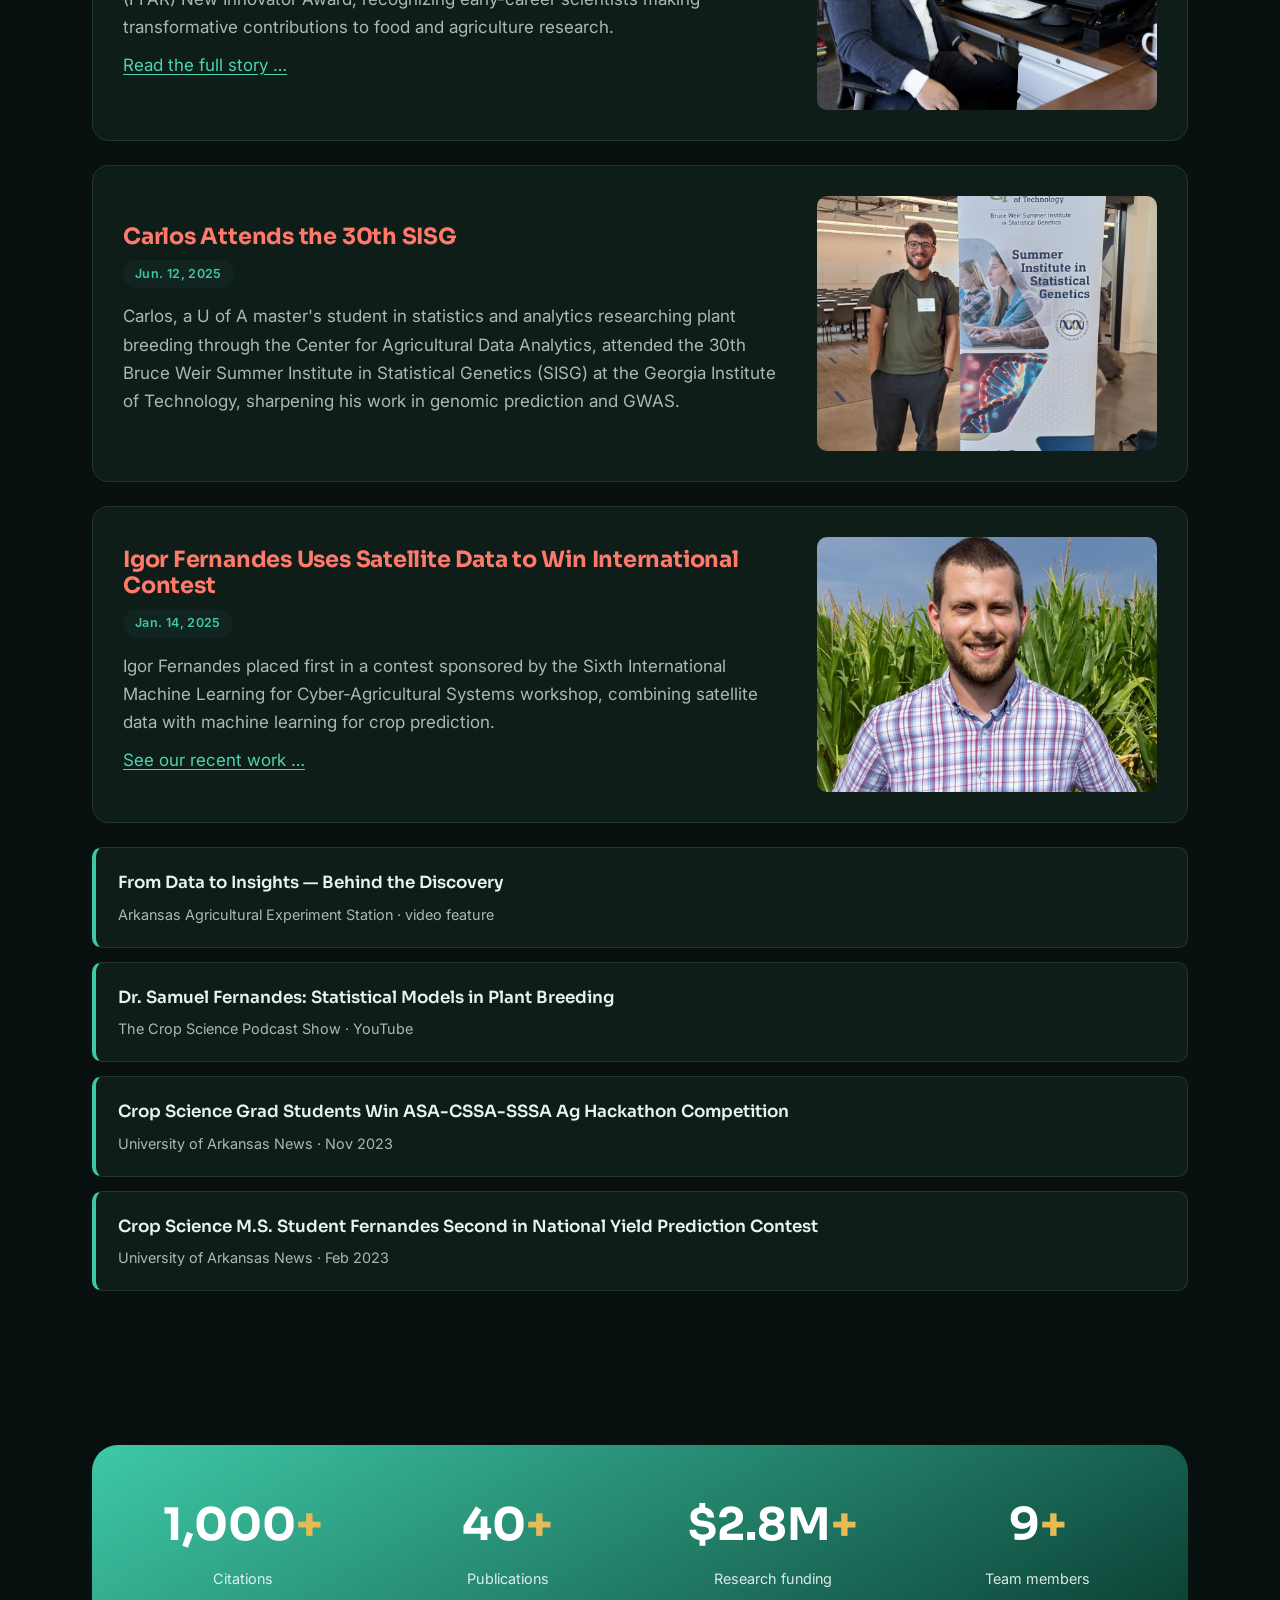
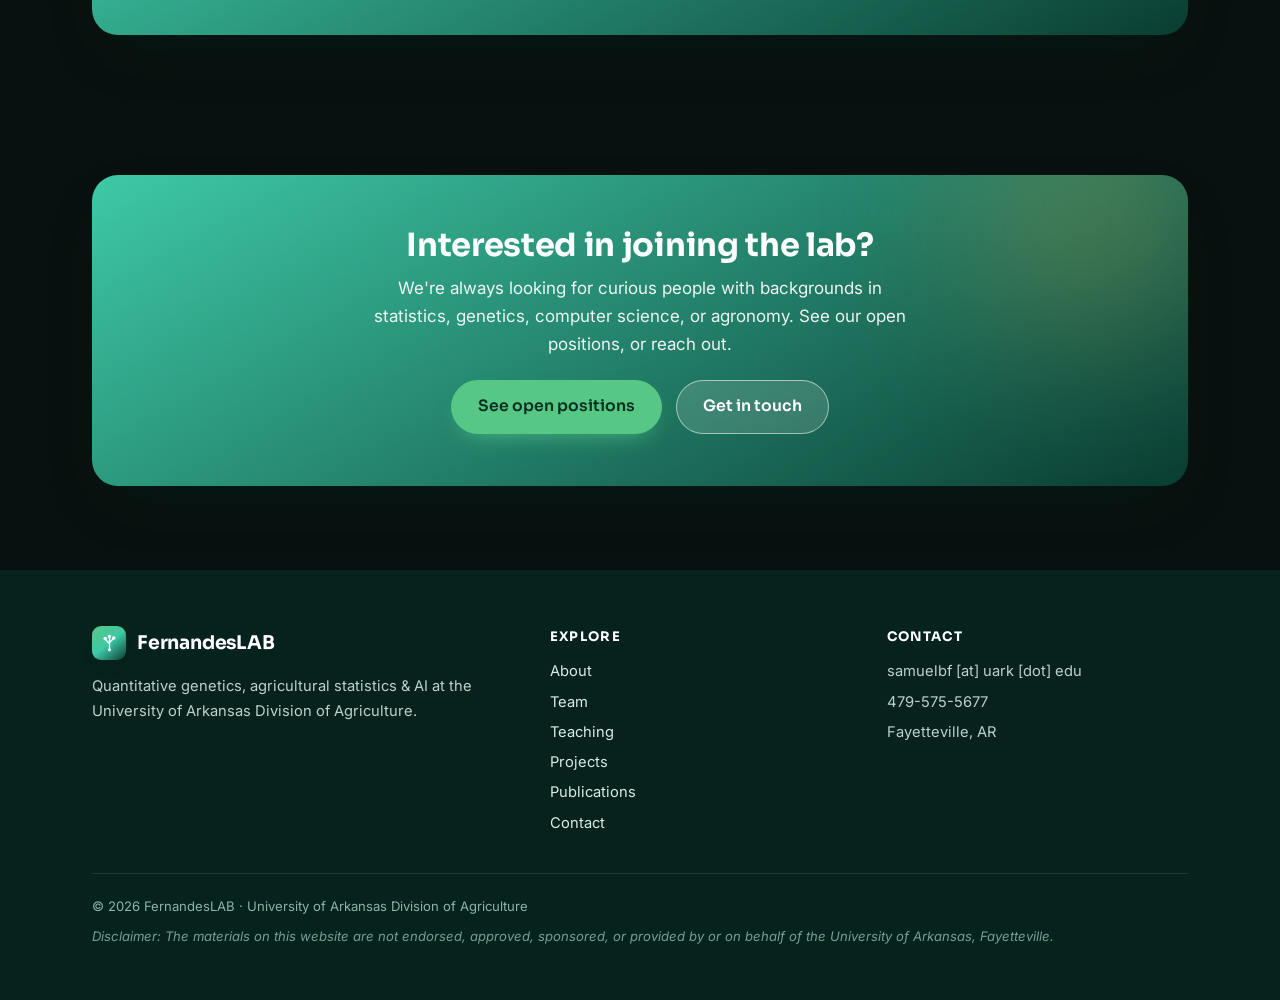
==== commit 996f0fe9: "Multi-page updates: home buttons, mission/vision text, team restructure, teaching stats, study syste" ====
--- a/index.html
+++ b/index.html
@@ -97,8 +97,8 @@
       <p>We unite quantitative genetics, statistics, and artificial intelligence to make
          plant breeding faster, more accurate, and more predictable across diverse environments.</p>
       <div class="hero-cta">
-        <a class="btn btn-green" href="/our-team">Meet the Team</a>
-        <a class="btn btn-light" href="/about">About the Lab</a>
+        <a class="btn btn-green" href="/about">About the Lab</a>
+        <a class="btn btn-light" href="/our-team">Meet the Team</a>
       </div>
     </div>
     <a class="scroll-cue" href="#welcome" aria-label="Scroll down"></a>
@@ -118,9 +118,11 @@
             statistical methods, predictive models, and open-source software that make plant
             breeding faster and more predictable across diverse environments.
           </p>
-          <div class="hero-cta" style="justify-content:flex-start;margin-top:26px;">
-            <a class="btn btn-solid" href="/about">Our Mission</a>
-            <a class="btn btn-ghost" href="/projects">What We Do</a>
+          <div class="hero-cta" style="justify-content:flex-start;margin-top:26px;flex-wrap:wrap;gap:10px;">
+            <a class="btn btn-solid" href="/about#mission-vision">Our Mission</a>
+            <a class="btn btn-ghost" href="/about#mission-vision">Our Vision</a>
+            <a class="btn btn-ghost" href="/about#goals">Our Goals</a>
+            <a class="btn btn-ghost" href="/#research">What We Do</a>
           </div>
         </div>
         <div class="media reveal">
--- a/assets/css/style.css
+++ b/assets/css/style.css
@@ -162,10 +162,10 @@
 
 /* Search button */
 .search-toggle {
-  order: 1; flex: none;
+  order: 4; flex: none;
   display: grid; place-items: center; width: 40px; height: 40px;
   background: transparent; border: 1px solid var(--line); border-radius: 10px;
-  color: var(--ink); cursor: pointer; margin-right: 6px;
+  color: var(--ink); cursor: pointer;
   transition: background .18s, color .18s, border-color .18s;
 }
 .search-toggle:hover { background: var(--bg-soft); border-color: var(--accent); color: var(--brand); }
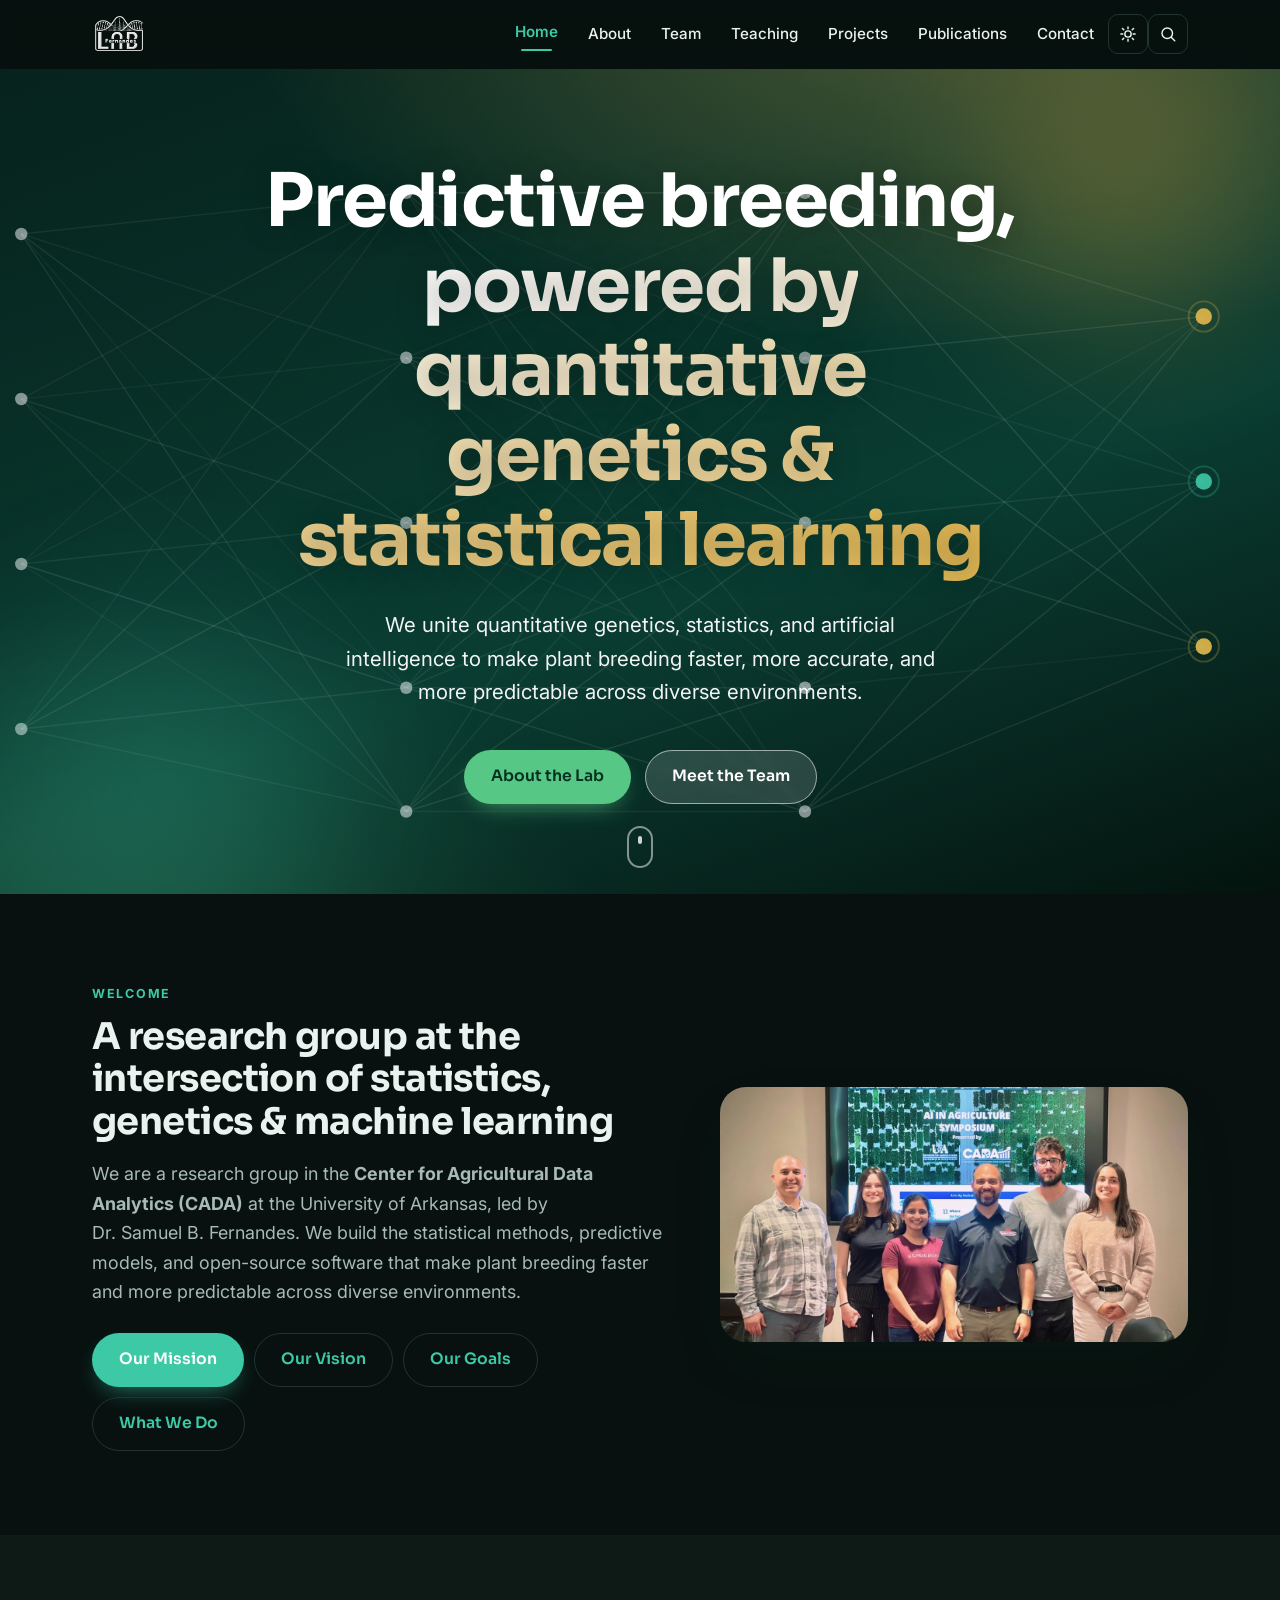
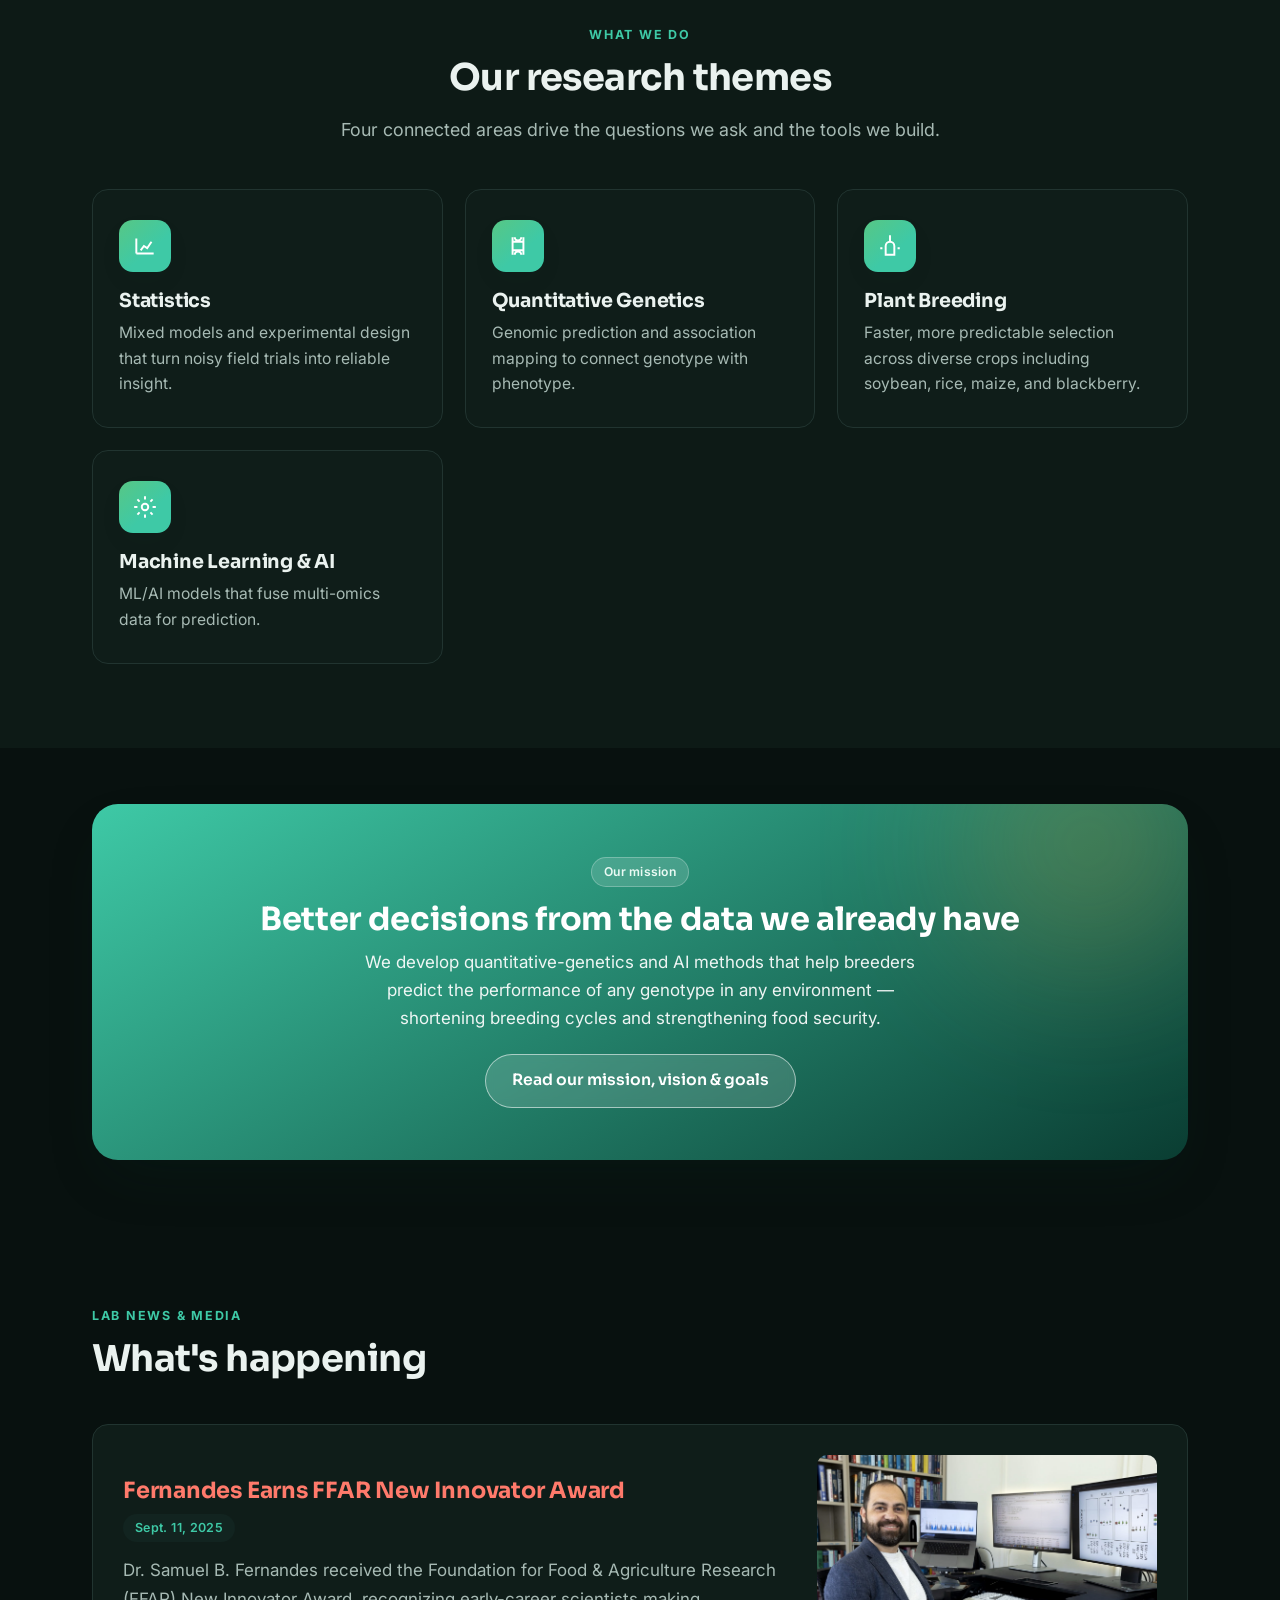
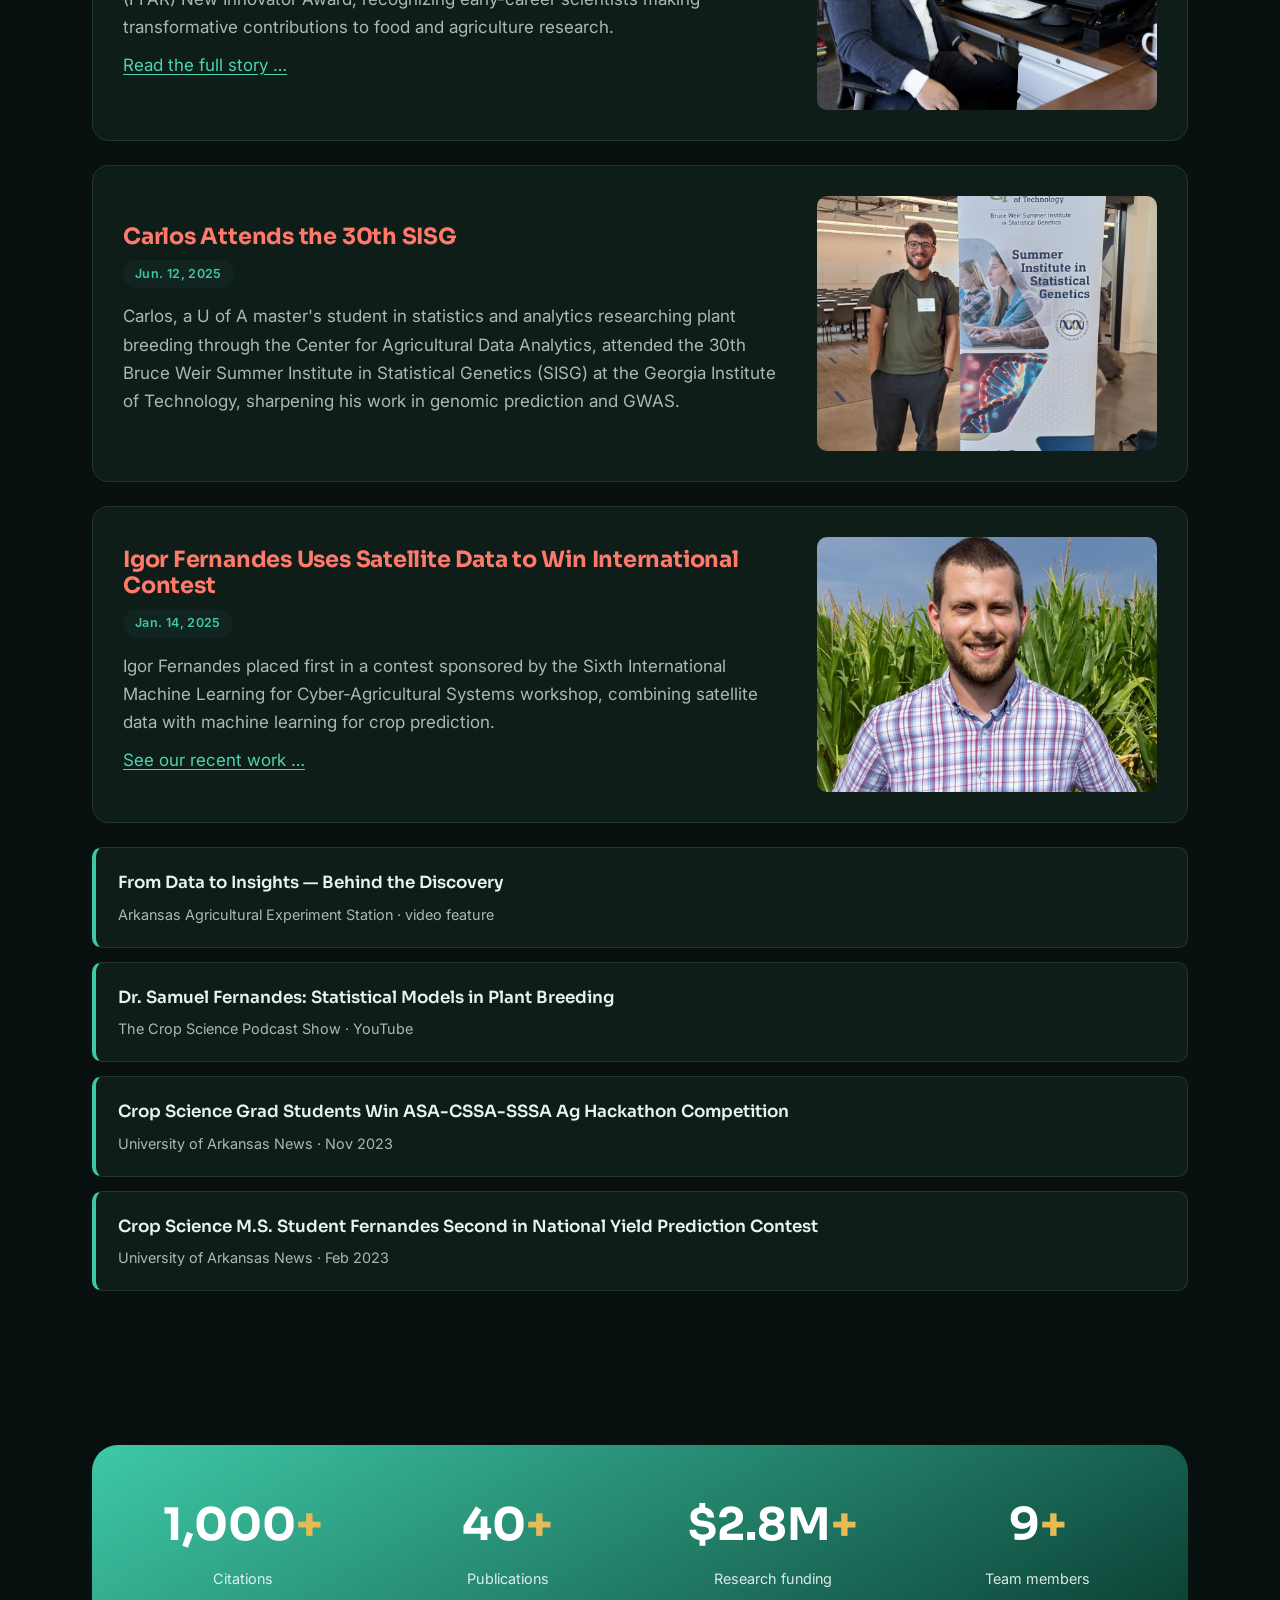
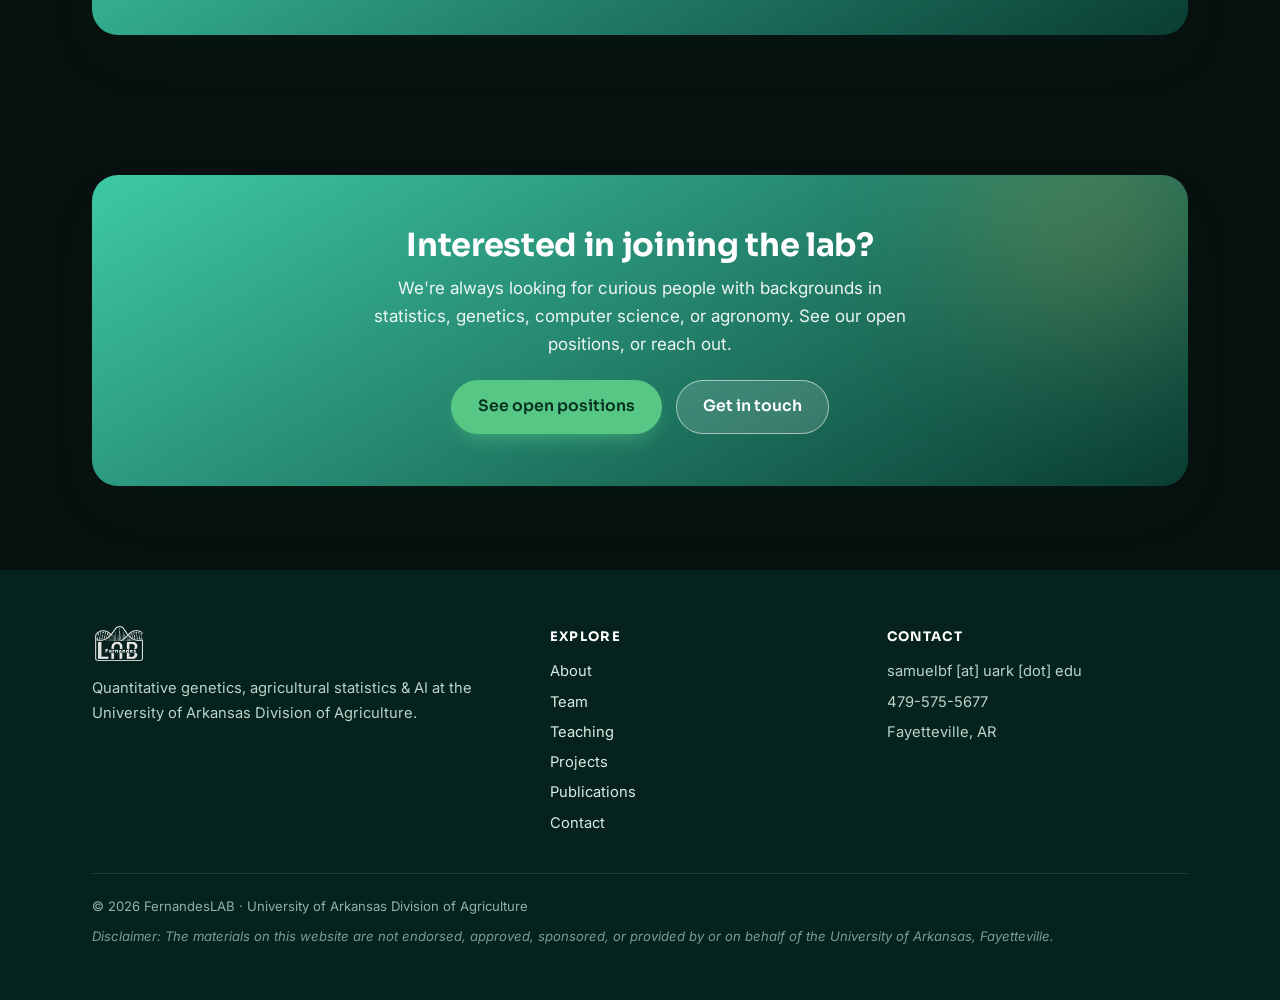
==== commit 7bf20a26: "Add Mario Morales and complete Danilo, Erin, and logo updates - Add Mario Morales (Postdoctoral Fell" ====
--- a/index.html
+++ b/index.html
@@ -20,7 +20,7 @@
   <!-- ================= HEADER (same on every page) ================= -->
   <header class="site-header">
     <div class="wrap">
-      <a class="brand" href="/"><span class="logo"><img src="assets/img/logo.svg" alt="" width="21" height="21"></span> FernandesLAB</a>
+      <a class="brand" href="/"><span class="logo"><img class="logo-dark" src="assets/img/logo_white_transparent.png" alt="FernandesLAB"><img class="logo-light" src="assets/img/logo_gray_transparent.png" alt="FernandesLAB"></span></a>
       <button class="nav-toggle" aria-label="Menu"><span></span><span></span><span></span></button>
       <button class="search-toggle" type="button" aria-label="Search" title="Search (⌘K)">
         <svg viewBox="0 0 24 24" aria-hidden="true"><circle cx="11" cy="11" r="7"/><path d="M21 21l-4.35-4.35"/></svg>
@@ -277,7 +277,7 @@
     <div class="wrap">
       <div class="cols">
         <div>
-          <a class="brand" href="/"><span class="logo"><img src="assets/img/logo.svg" alt="" width="21" height="21"></span> FernandesLAB</a>
+          <a class="brand" href="/"><span class="logo"><img class="logo-dark" src="assets/img/logo_white_transparent.png" alt="FernandesLAB"><img class="logo-light" src="assets/img/logo_gray_transparent.png" alt="FernandesLAB"></span></a>
           <p>Quantitative genetics, agricultural statistics &amp; AI at the University of
              Arkansas Division of Agriculture.</p>
         </div>
--- a/assets/css/style.css
+++ b/assets/css/style.css
@@ -116,12 +116,12 @@
   text-decoration: none; font-size: 1.18rem;
 }
 .brand .logo {
-  width: 34px; height: 34px; border-radius: 9px;
-  background: linear-gradient(140deg, var(--accent-2), var(--accent) 50%, var(--brand-dark));
-  display: grid; place-items: center; color: #fff;
-  box-shadow: var(--shadow);
-}
-.brand .logo img { width: 21px; height: 21px; display: block; }
+  display: flex; align-items: center;
+}
+.brand .logo img { height: 36px; width: auto; display: block; }
+.brand .logo .logo-light { display: none; }
+:root[data-theme="light"] .brand .logo .logo-dark { display: none; }
+:root[data-theme="light"] .brand .logo .logo-light { display: block; }
 .nav { display: flex; align-items: center; gap: 2px; }
 .nav a {
   color: var(--ink); text-decoration: none; font-size: .95rem;
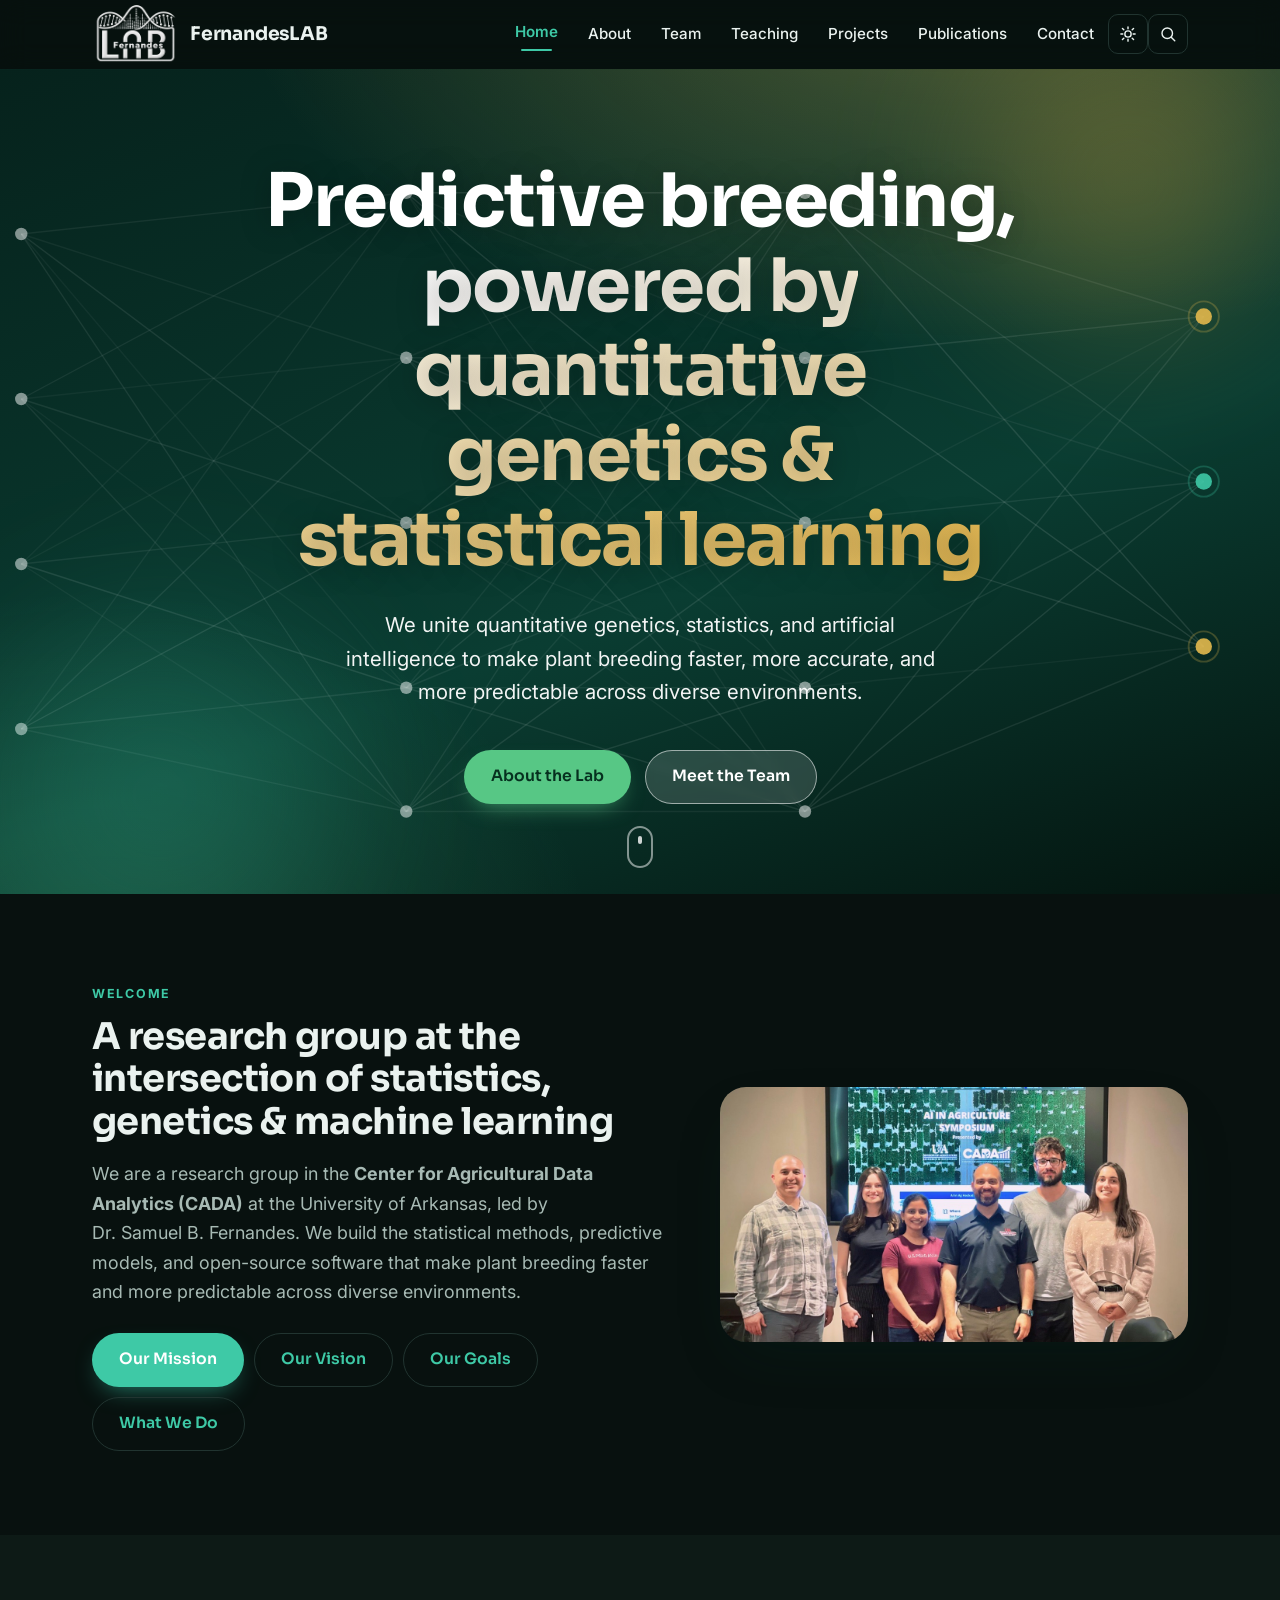
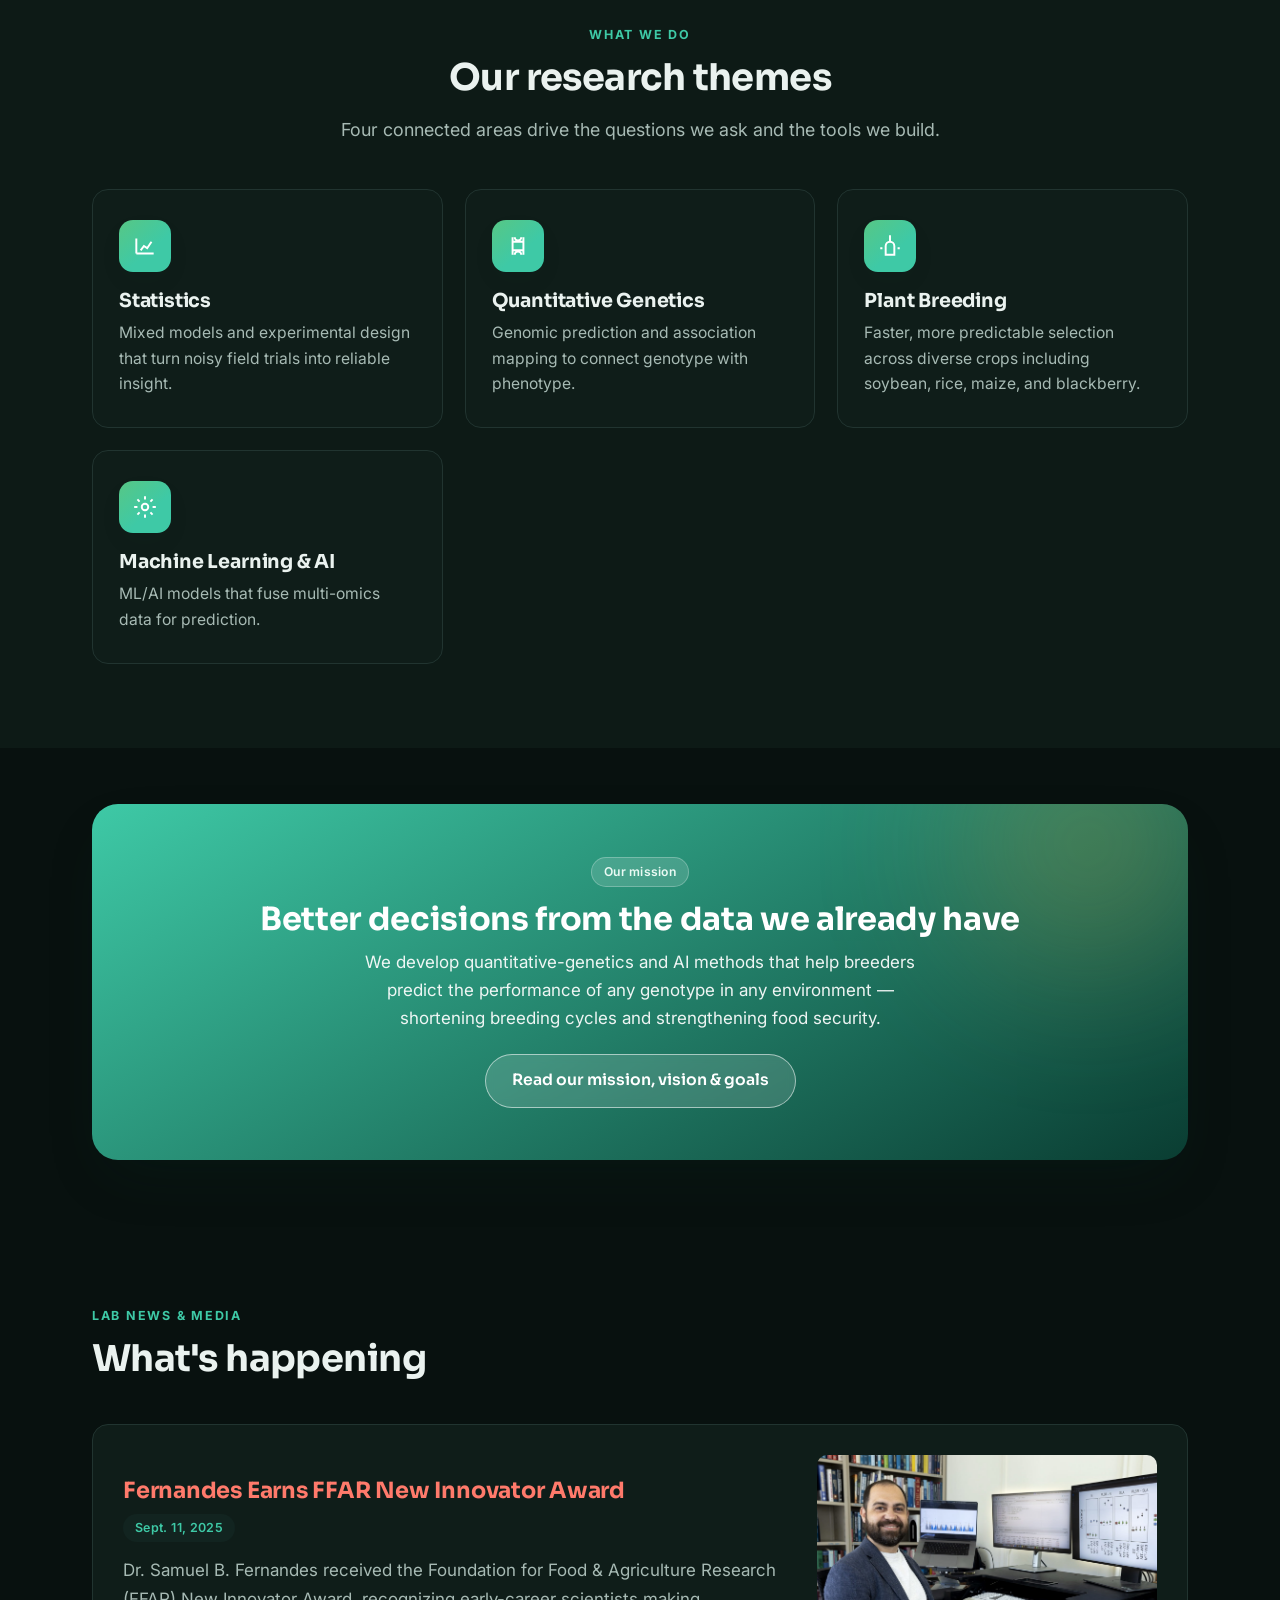
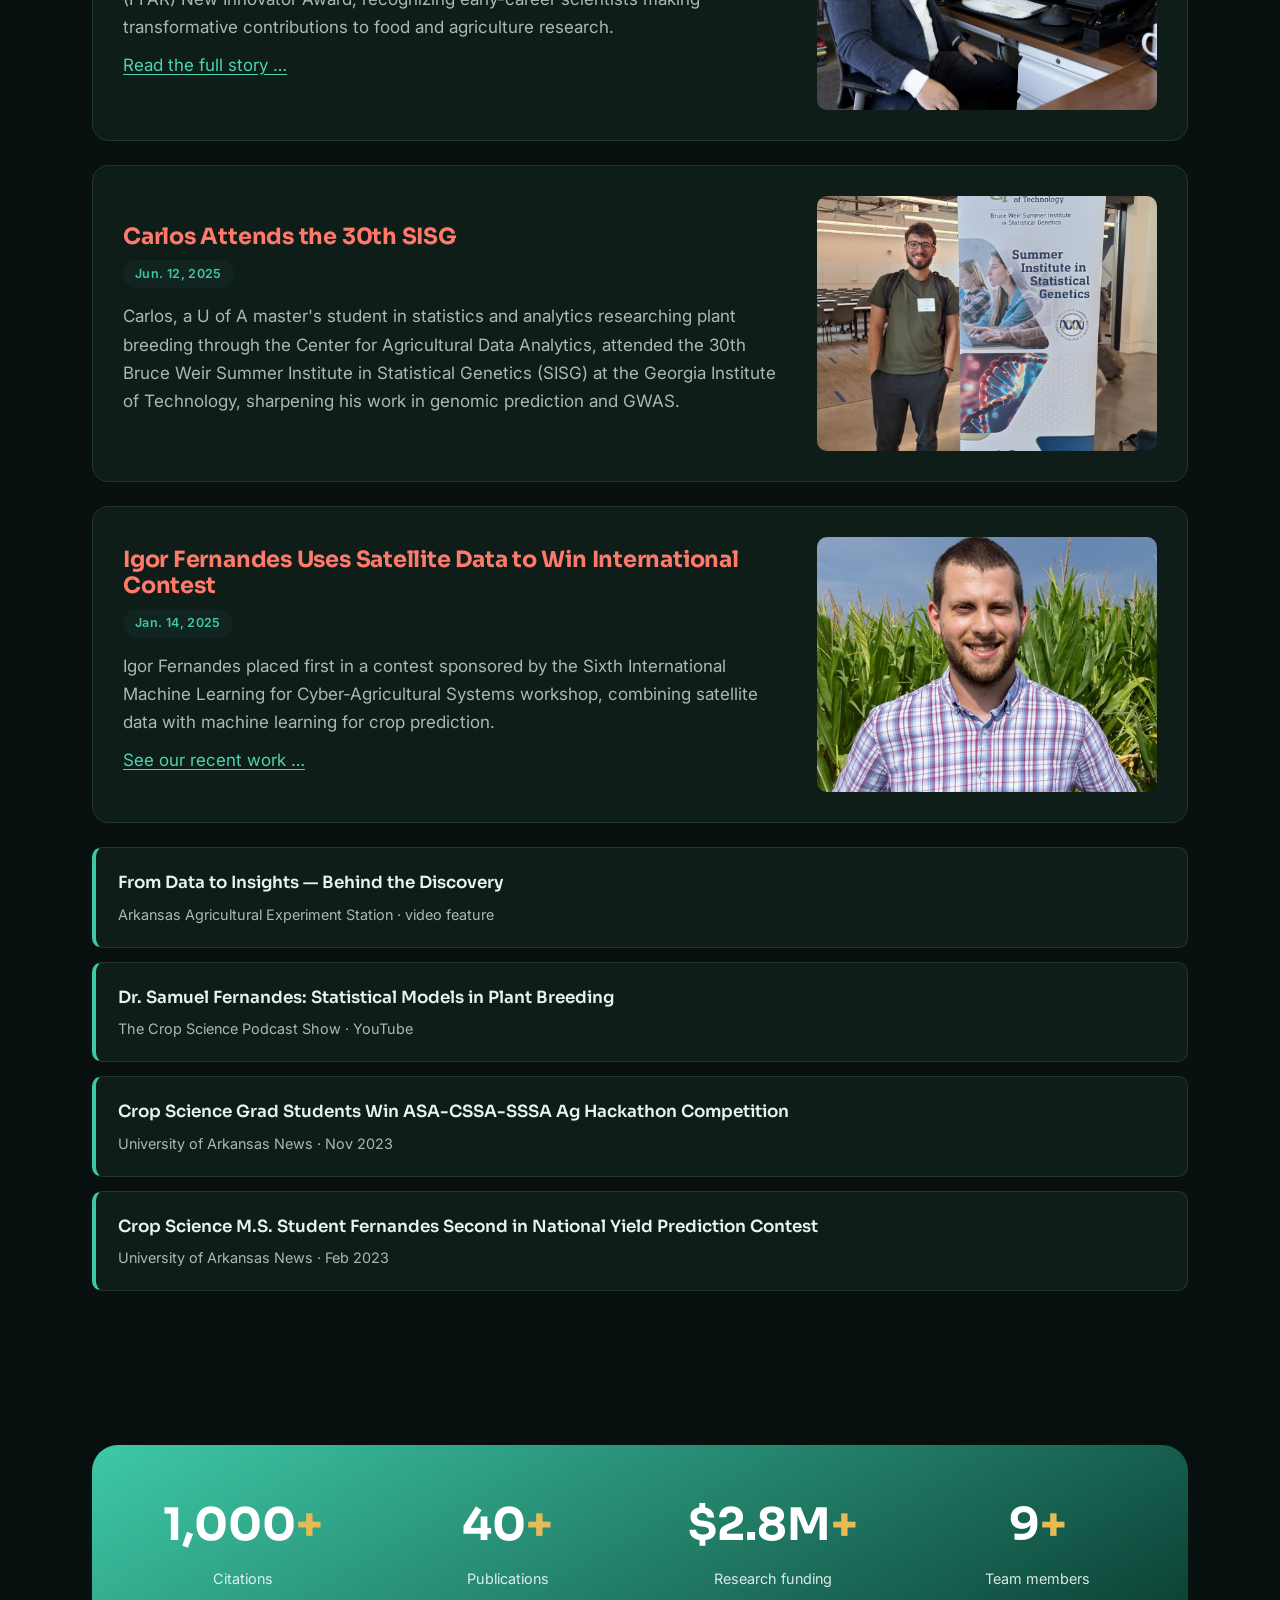
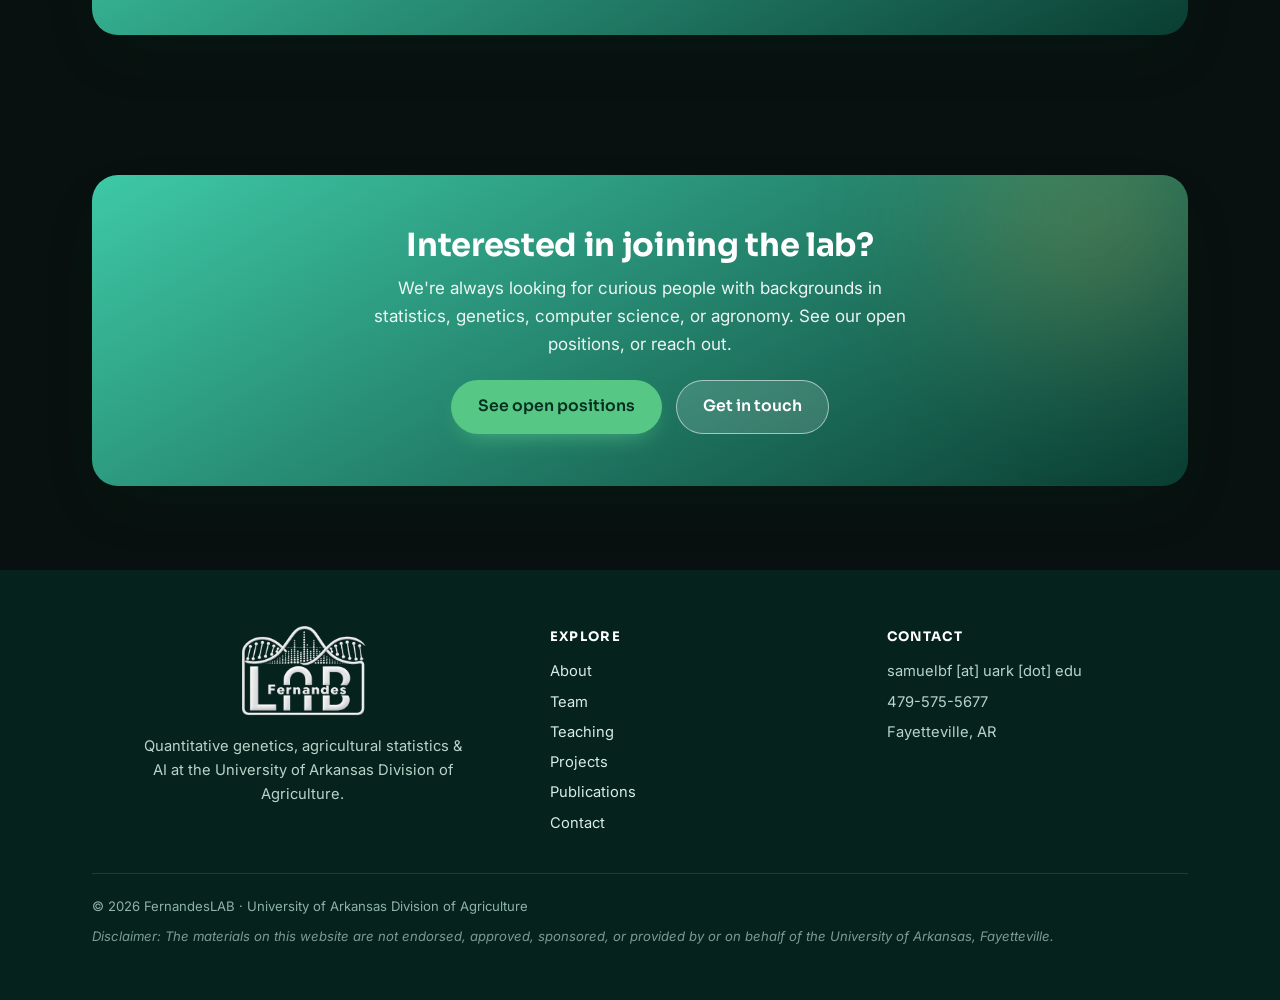
==== commit 6aef24a7: "Resize logo, fix footer/light-mode logo bug, favicon, and photo sizing - Header logo enlarged to fil" ====
--- a/index.html
+++ b/index.html
@@ -9,7 +9,9 @@
   <link rel="preconnect" href="https://fonts.googleapis.com">
   <link rel="preconnect" href="https://fonts.gstatic.com" crossorigin>
   <link href="https://fonts.googleapis.com/css2?family=Inter:wght@400;500;600&family=Sora:wght@500;600;700&display=swap" rel="stylesheet">
-  <link rel="icon" href="assets/img/logo.svg" type="image/svg+xml">
+  <link rel="icon" href="assets/img/logo_gray_transparent.png">
+  <link rel="icon" href="assets/img/logo_gray_transparent.png" media="(prefers-color-scheme: light)">
+  <link rel="icon" href="assets/img/logo_white_transparent.png" media="(prefers-color-scheme: dark)">
   <link rel="stylesheet" href="assets/css/style.css">
   <!-- Google Analytics GA4 — replace G-V5YJ4Q3752 with your Measurement ID from analytics.google.com -->
   <script async src="https://www.googletagmanager.com/gtag/js?id=G-V5YJ4Q3752"></script>
@@ -20,7 +22,7 @@
   <!-- ================= HEADER (same on every page) ================= -->
   <header class="site-header">
     <div class="wrap">
-      <a class="brand" href="/"><span class="logo"><img class="logo-dark" src="assets/img/logo_white_transparent.png" alt="FernandesLAB"><img class="logo-light" src="assets/img/logo_gray_transparent.png" alt="FernandesLAB"></span></a>
+      <a class="brand" href="/"><span class="logo"><img class="logo-dark" src="assets/img/logo_white_transparent.png" alt="FernandesLAB"><img class="logo-light" src="assets/img/logo_gray_transparent.png" alt="FernandesLAB"></span><span class="brand-text">FernandesLAB</span></a>
       <button class="nav-toggle" aria-label="Menu"><span></span><span></span><span></span></button>
       <button class="search-toggle" type="button" aria-label="Search" title="Search (⌘K)">
         <svg viewBox="0 0 24 24" aria-hidden="true"><circle cx="11" cy="11" r="7"/><path d="M21 21l-4.35-4.35"/></svg>
--- a/assets/css/style.css
+++ b/assets/css/style.css
@@ -118,10 +118,26 @@
 .brand .logo {
   display: flex; align-items: center;
 }
-.brand .logo img { height: 36px; width: auto; display: block; }
+.brand .logo img { height: 58px; width: auto; display: block; }
+.brand-text { white-space: nowrap; color: var(--ink); }
 .brand .logo .logo-light { display: none; }
 :root[data-theme="light"] .brand .logo .logo-dark { display: none; }
 :root[data-theme="light"] .brand .logo .logo-light { display: block; }
+
+/* Footer background is always dark, regardless of theme — always show the white logo there.
+   (Specificity must beat the :root[data-theme="light"] rules above, which otherwise win.) */
+.site-footer .brand .logo .logo-dark,
+:root[data-theme="light"] .site-footer .brand .logo .logo-dark { display: block; }
+.site-footer .brand .logo .logo-light,
+:root[data-theme="light"] .site-footer .brand .logo .logo-light { display: none; }
+
+.site-footer .cols > div:first-child { text-align: center; }
+.site-footer .cols > div:first-child .brand {
+  display: flex; flex-direction: column; align-items: center; justify-content: center;
+  margin: 0 auto 16px;
+}
+.site-footer .brand .logo img { height: 92px; width: auto; }
+.site-footer .cols > div:first-child p { max-width: 320px; margin: 0 auto; }
 .nav { display: flex; align-items: center; gap: 2px; }
 .nav a {
   color: var(--ink); text-decoration: none; font-size: .95rem;
@@ -419,6 +435,7 @@
 }
 .card:hover { transform: translateY(-6px); box-shadow: var(--shadow-lg); border-color: transparent; }
 .card .photo { width: 100%; height: auto; display: block; border-radius: var(--radius-sm); background: var(--bg-mint); }
+.masters-grid .card .photo { aspect-ratio: 1 / 1; object-fit: cover; }
 .card h3 { margin: 16px 2px 6px; font-size: 1.2rem; }
 .card .meta { margin: 2px; padding: 0 2px; }
 .card h4 { margin: 14px 2px 4px; font-size: .78rem; text-transform: uppercase; letter-spacing: .08em; color: var(--faint); }
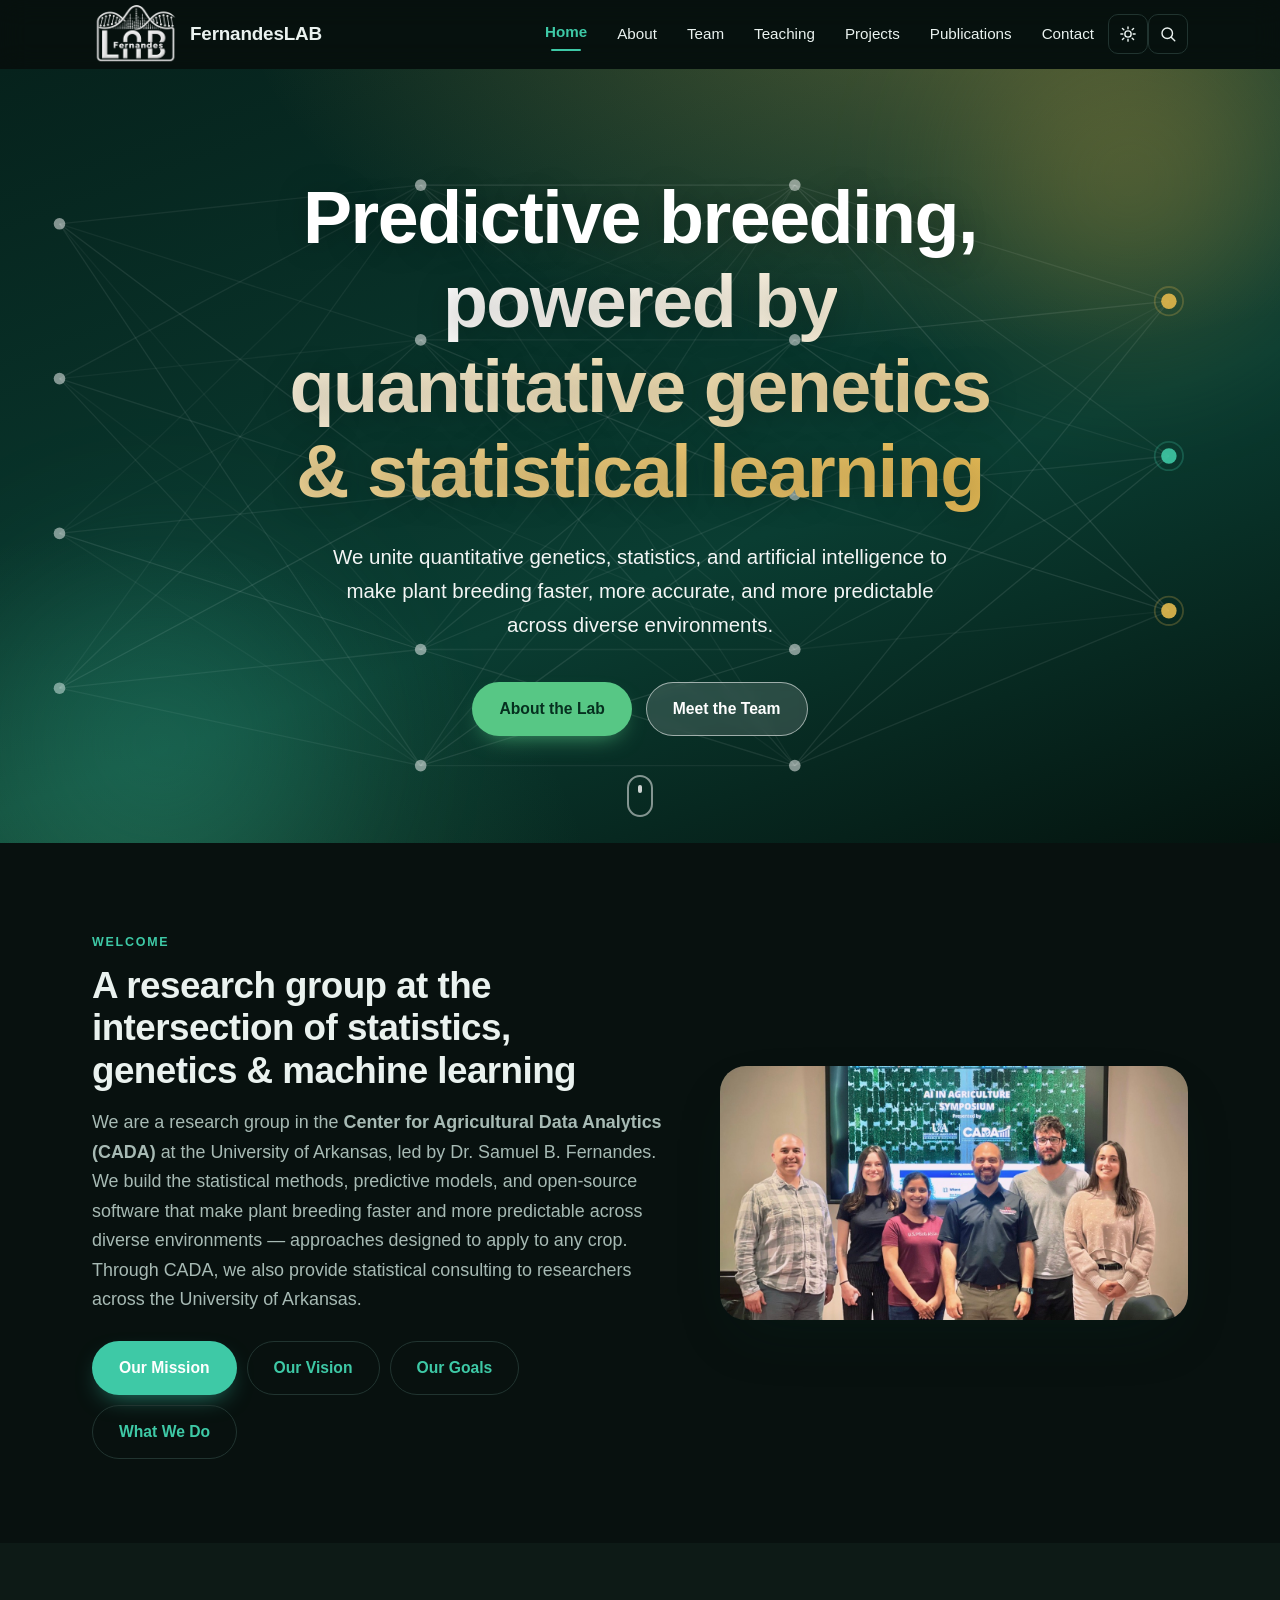
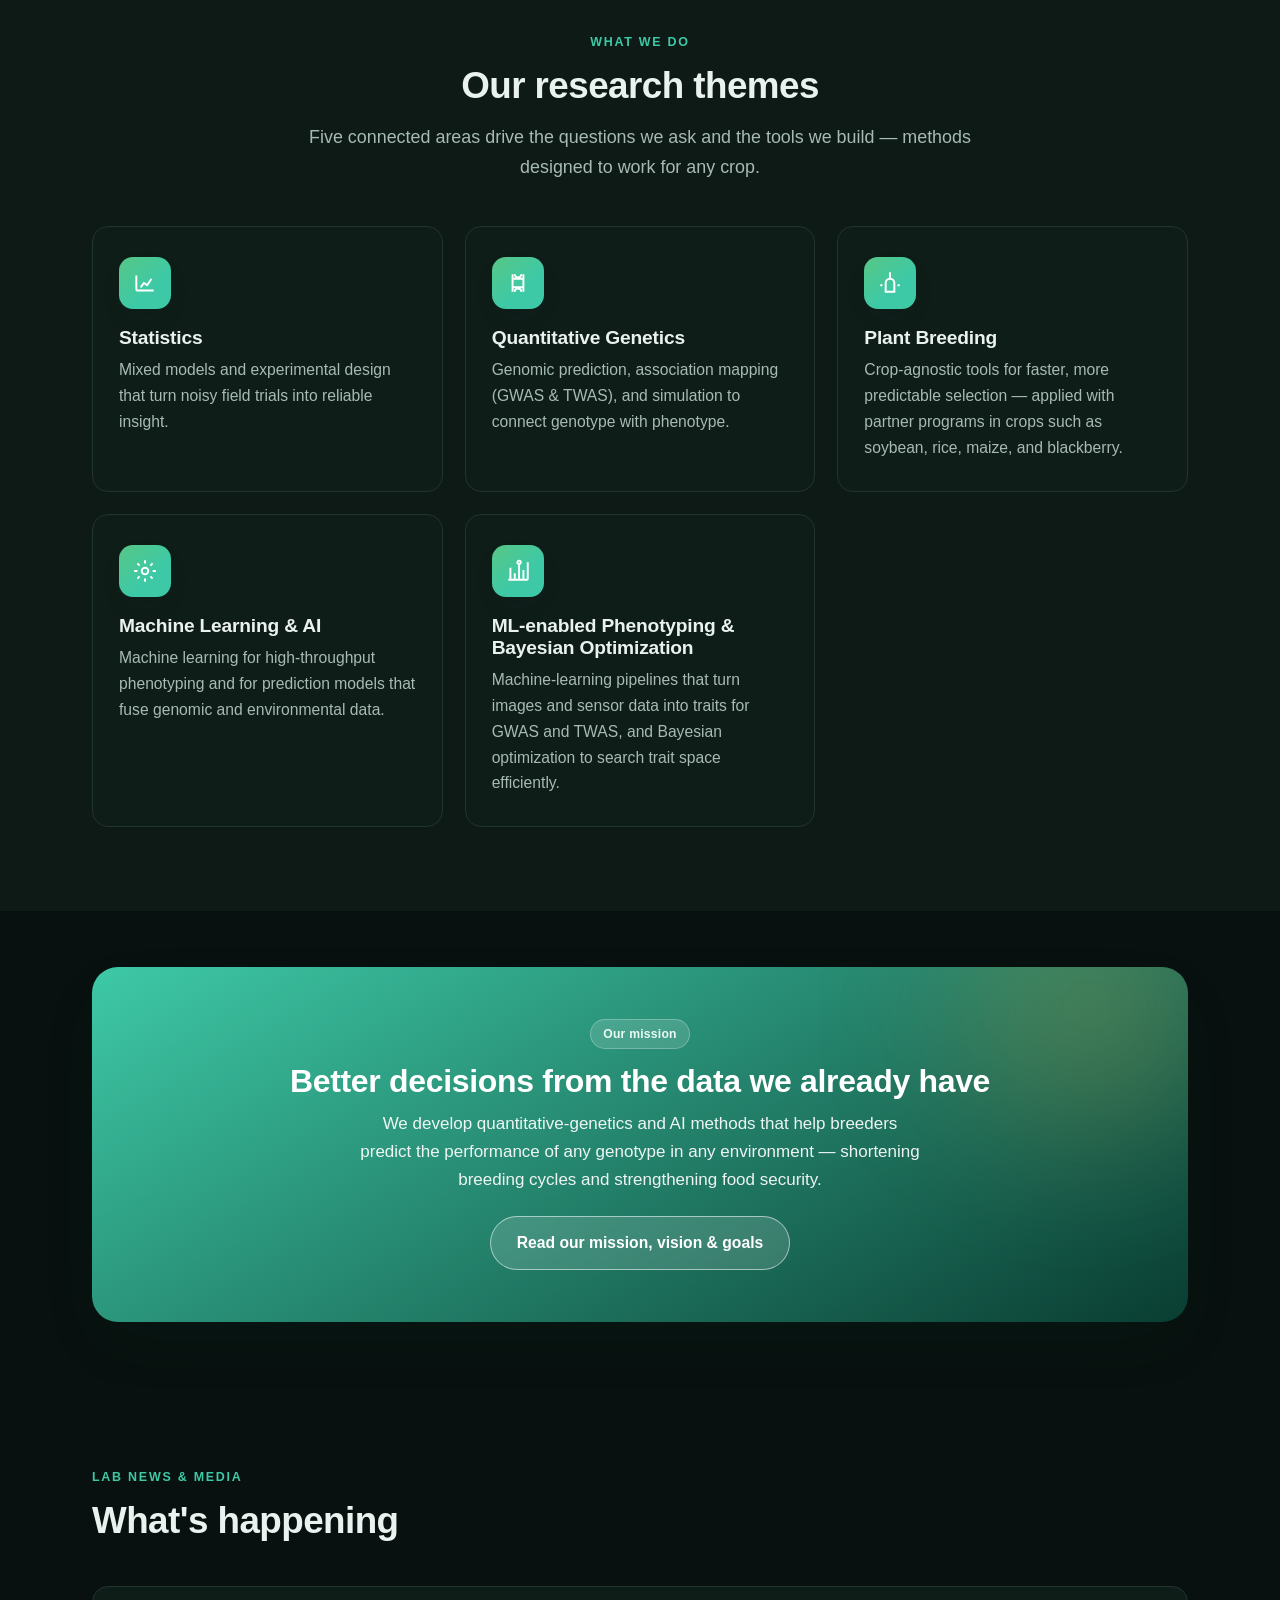
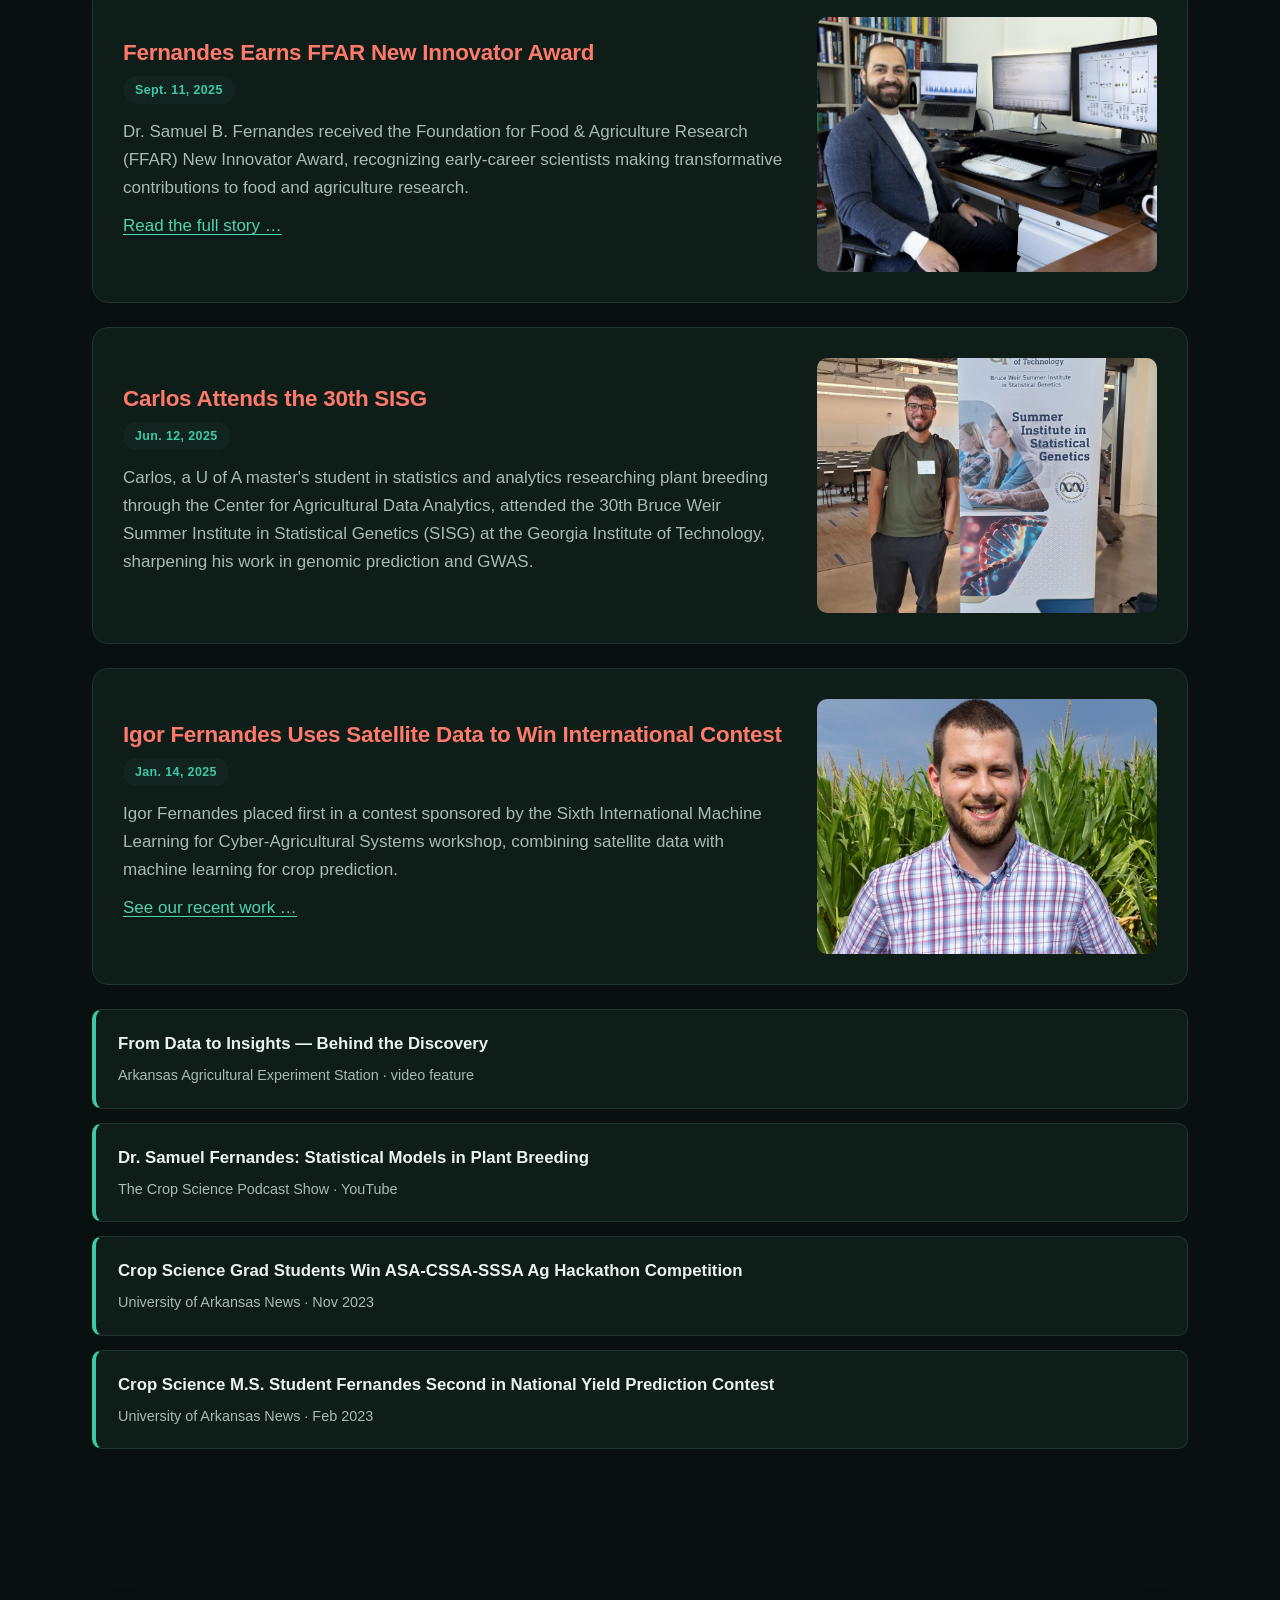
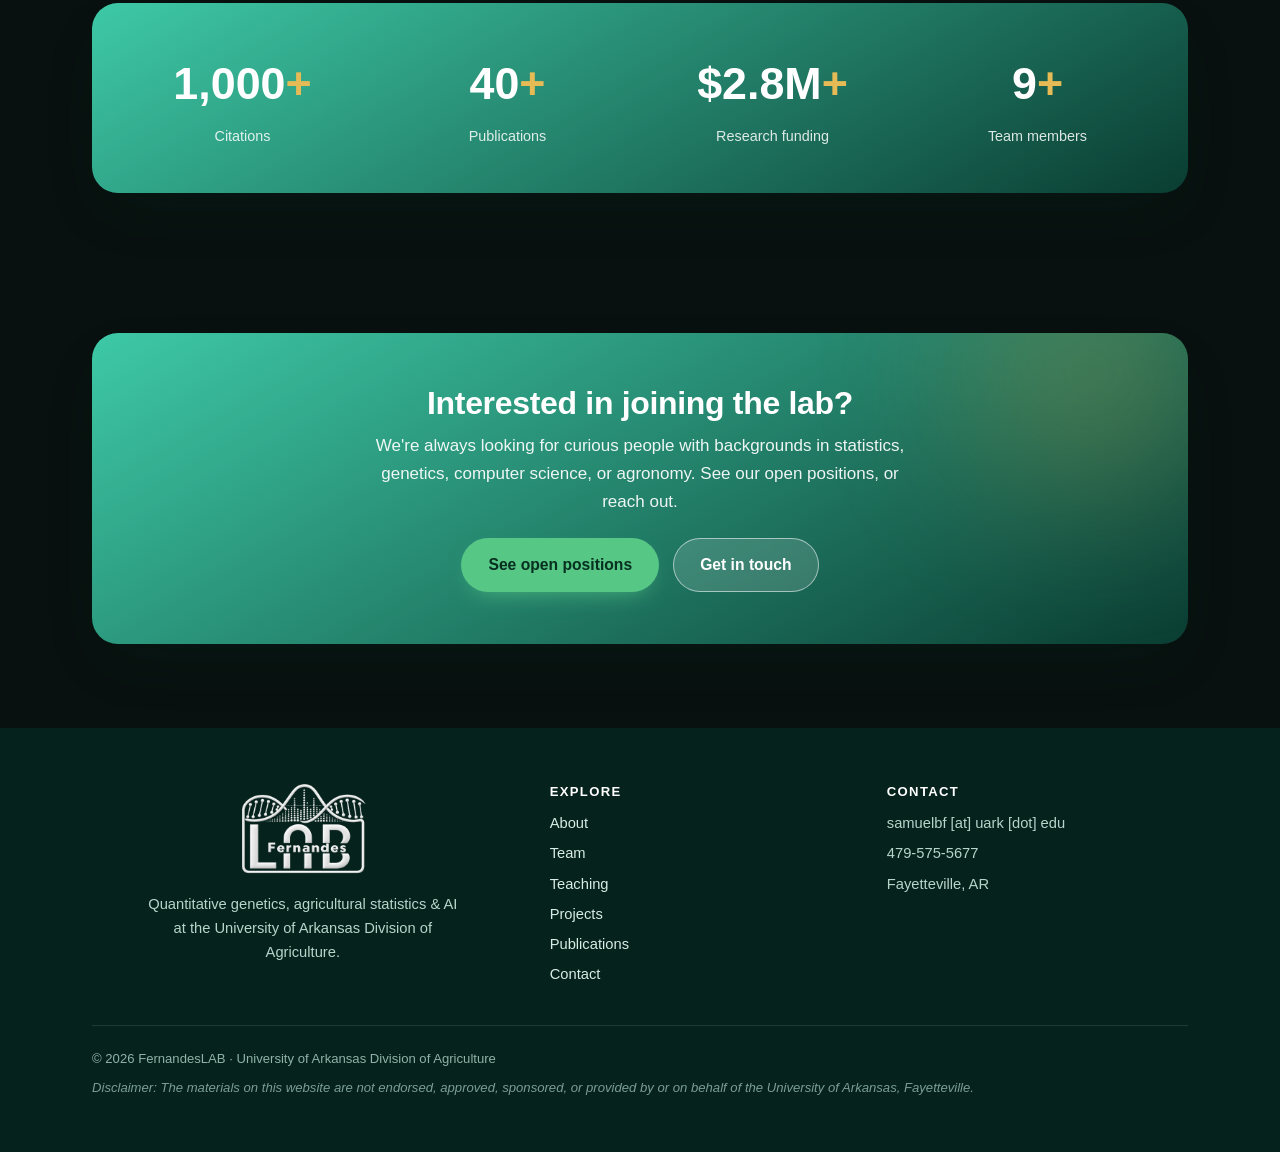
==== commit 7975e033: "Add undergraduate section; security/accessibility audit fixes; crop-agnostic copy; fix Scholar updat" ====
--- a/index.html
+++ b/index.html
@@ -1,11 +1,22 @@
 <!DOCTYPE html>
 <html lang="en">
 <head>
+  <meta charset="UTF-8">
+  <!-- CSP: the sha256 below is the hash of the inline theme script that follows. If you edit that
+       script, recompute the hash (see CLAUDE.md) or the theme toggle will stop applying on load. -->
+  <meta http-equiv="Content-Security-Policy" content="default-src 'self'; script-src 'self' 'sha256-HCuTkR8s8bBE5jB1+eptmAUnOb1/ojIguyVk0SI0Gu8=' https://*.googletagmanager.com; style-src 'self' 'unsafe-inline' https://fonts.googleapis.com; font-src 'self' https://fonts.gstatic.com; img-src 'self' data: https://*.googletagmanager.com https://*.google-analytics.com; connect-src 'self' https://*.google-analytics.com https://*.analytics.google.com https://*.googletagmanager.com; object-src 'none'; base-uri 'self'; form-action 'self'; frame-src 'none'; upgrade-insecure-requests">
+  <meta name="referrer" content="strict-origin-when-cross-origin">
   <script>(function(){var d=document.documentElement;d.className+=" js";try{if(localStorage.getItem('theme')==='light')d.setAttribute('data-theme','light');}catch(e){}})();</script>
-  <meta charset="UTF-8">
   <meta name="viewport" content="width=device-width, initial-scale=1.0">
   <title>FernandesLAB — Quantitative Genetics, Statistics & AI for Plant Breeding</title>
   <meta name="description" content="The Fernandes Lab at the University of Arkansas — quantitative genetics, agricultural statistics, machine learning and AI for predictive plant breeding.">
+  <link rel="canonical" href="https://fernandeslab.org/">
+  <meta property="og:type" content="website">
+  <meta property="og:site_name" content="FernandesLAB">
+  <meta property="og:title" content="FernandesLAB — Quantitative Genetics, Statistics & AI for Plant Breeding">
+  <meta property="og:description" content="The Fernandes Lab at the University of Arkansas — quantitative genetics, agricultural statistics, machine learning and AI for predictive plant breeding.">
+  <meta property="og:url" content="https://fernandeslab.org/">
+  <meta name="twitter:card" content="summary">
   <link rel="preconnect" href="https://fonts.googleapis.com">
   <link rel="preconnect" href="https://fonts.gstatic.com" crossorigin>
   <link href="https://fonts.googleapis.com/css2?family=Inter:wght@400;500;600&family=Sora:wght@500;600;700&display=swap" rel="stylesheet">
@@ -15,7 +26,7 @@
   <link rel="stylesheet" href="assets/css/style.css">
   <!-- Google Analytics GA4 — replace G-V5YJ4Q3752 with your Measurement ID from analytics.google.com -->
   <script async src="https://www.googletagmanager.com/gtag/js?id=G-V5YJ4Q3752"></script>
-  <script>window.dataLayer=window.dataLayer||[];function gtag(){dataLayer.push(arguments);}gtag('js',new Date());gtag('config','G-V5YJ4Q3752');</script>
+  <script src="/assets/js/analytics.js"></script>
 </head>
 <body>
 
@@ -23,7 +34,7 @@
   <header class="site-header">
     <div class="wrap">
       <a class="brand" href="/"><span class="logo"><img class="logo-dark" src="assets/img/logo_white_transparent.png" alt="FernandesLAB"><img class="logo-light" src="assets/img/logo_gray_transparent.png" alt="FernandesLAB"></span><span class="brand-text">FernandesLAB</span></a>
-      <button class="nav-toggle" aria-label="Menu"><span></span><span></span><span></span></button>
+      <button class="nav-toggle" type="button" aria-label="Menu" aria-expanded="false" aria-controls="site-nav"><span></span><span></span><span></span></button>
       <button class="search-toggle" type="button" aria-label="Search" title="Search (⌘K)">
         <svg viewBox="0 0 24 24" aria-hidden="true"><circle cx="11" cy="11" r="7"/><path d="M21 21l-4.35-4.35"/></svg>
       </button>
@@ -31,7 +42,7 @@
         <svg class="ic-sun" viewBox="0 0 24 24" aria-hidden="true"><circle cx="12" cy="12" r="4.2"/><path d="M12 2.5v2.6M12 18.9v2.6M4.6 4.6l1.8 1.8M17.6 17.6l1.8 1.8M2.5 12h2.6M18.9 12h2.6M4.6 19.4l1.8-1.8M17.6 6.4l1.8-1.8"/></svg>
         <svg class="ic-moon" viewBox="0 0 24 24" aria-hidden="true"><path d="M21 12.8A8.5 8.5 0 1 1 11.2 3a6.6 6.6 0 0 0 9.8 9.8z"/></svg>
       </button>
-      <nav class="nav">
+      <nav class="nav" id="site-nav" aria-label="Main">
         <div class="nav-item">
           <a href="/" class="active">Home</a>
           <div class="submenu">
@@ -56,6 +67,7 @@
             <a href="/our-team#staff">Staff</a>
             <a href="/our-team#phd">PhD Students</a>
             <a href="/our-team#masters">Master's Students</a>
+            <a href="/our-team#undergrads">Undergraduate Students</a>
             <a href="/our-team#interns">Interns</a>
             <a href="/our-team#alumni">Alumni</a>
           </div>
@@ -118,7 +130,9 @@
             <strong>Center for Agricultural Data Analytics (CADA)</strong> at the
             University of Arkansas, led by Dr.&nbsp;Samuel&nbsp;B.&nbsp;Fernandes. We build the
             statistical methods, predictive models, and open-source software that make plant
-            breeding faster and more predictable across diverse environments.
+            breeding faster and more predictable across diverse environments — approaches designed
+            to apply to any crop. Through CADA, we also provide statistical consulting to
+            researchers across the University of Arkansas.
           </p>
           <div class="hero-cta" style="justify-content:flex-start;margin-top:26px;flex-wrap:wrap;gap:10px;">
             <a class="btn btn-solid" href="/about#mission-vision">Our Mission</a>
@@ -129,7 +143,7 @@
         </div>
         <div class="media reveal">
           <img src="assets/img/HP.jpg" alt="Dr. Samuel B. Fernandes"
-               onerror="this.src='assets/img/placeholder-photo.svg'">
+               data-fallback="assets/img/placeholder-photo.svg">
         </div>
       </div>
     </div>
@@ -141,7 +155,7 @@
       <div class="section-head center reveal">
         <span class="eyebrow">What we do</span>
         <h2 class="section-title" id="research">Our research themes</h2>
-        <p class="lead">Four connected areas drive the questions we ask and the tools we build.</p>
+        <p class="lead">Five connected areas drive the questions we ask and the tools we build — methods designed to work for any crop.</p>
       </div>
       <div class="features">
         <div class="feature reveal">
@@ -152,17 +166,22 @@
         <div class="feature reveal">
           <div class="ic"><svg viewBox="0 0 24 24"><path d="M7 4v16M17 4v16M7 8h10M7 16h10M9 4a3 3 0 0 0 6 0M9 20a3 3 0 0 1 6 0"/></svg></div>
           <h3>Quantitative Genetics</h3>
-          <p>Genomic prediction and association mapping to connect genotype with phenotype.</p>
+          <p>Genomic prediction, association mapping (GWAS &amp; TWAS), and simulation to connect genotype with phenotype.</p>
         </div>
         <div class="feature reveal">
           <div class="ic"><svg viewBox="0 0 24 24"><path d="M12 2v6m0 0a4 4 0 0 0-4 4v8h8v-8a4 4 0 0 0-4-4zM5 14H3m18 0h-2"/></svg></div>
           <h3>Plant Breeding</h3>
-          <p>Faster, more predictable selection across diverse crops including soybean, rice, maize, and blackberry.</p>
+          <p>Crop-agnostic tools for faster, more predictable selection — applied with partner programs in crops such as soybean, rice, maize, and blackberry.</p>
         </div>
         <div class="feature reveal">
           <div class="ic"><svg viewBox="0 0 24 24"><circle cx="12" cy="12" r="3"/><path d="M12 2v3M12 19v3M2 12h3M19 12h3M5 5l2 2M17 17l2 2M19 5l-2 2M7 17l-2 2"/></svg></div>
           <h3>Machine Learning &amp; AI</h3>
-          <p>ML/AI models that fuse multi-omics data for prediction.</p>
+          <p>Machine learning for high-throughput phenotyping and for prediction models that fuse genomic and environmental data.</p>
+        </div>
+        <div class="feature reveal">
+          <div class="ic"><svg viewBox="0 0 24 24"><path d="M3 20h18M5 20V9m4 11v-6m4 6V6m4 14v-9m4 9V4"/><circle cx="13" cy="4" r="1.6"/></svg></div>
+          <h3>ML-enabled Phenotyping &amp; Bayesian Optimization</h3>
+          <p>Machine-learning pipelines that turn images and sensor data into traits for GWAS and TWAS, and Bayesian optimization to search trait space efficiently.</p>
         </div>
       </div>
     </div>
@@ -196,10 +215,10 @@
           <p>Dr. Samuel B. Fernandes received the Foundation for Food &amp; Agriculture Research
              (FFAR) New Innovator Award, recognizing early-career scientists making transformative
              contributions to food and agriculture research.</p>
-          <p><a href="https://aaes.uada.edu/news/fernandes-ffar-award/" target="_blank" rel="noopener">Read the full story …</a></p>
+          <p><a href="https://aaes.uada.edu/news/fernandes-ffar-award/" target="_blank" rel="noopener noreferrer">Read the full story …</a></p>
         </div>
         <img src="assets/img/ffar.jpg" alt="Fernandes FFAR New Innovator Award"
-             onerror="this.src='assets/img/placeholder-photo.svg'">
+             data-fallback="assets/img/placeholder-photo.svg">
       </article>
 
       <article class="news-item reveal">
@@ -212,7 +231,7 @@
              Technology, sharpening his work in genomic prediction and GWAS.</p>
         </div>
         <img src="assets/img/carlos.png" alt="Carlos at the 30th SISG"
-             onerror="this.src='assets/img/placeholder-photo.svg'">
+             data-fallback="assets/img/placeholder-photo.svg">
       </article>
 
       <article class="news-item reveal">
@@ -225,23 +244,23 @@
           <p><a href="/publications">See our recent work …</a></p>
         </div>
         <img src="assets/img/igor.png" alt="Igor Fernandes"
-             onerror="this.src='assets/img/placeholder-photo.svg'">
+             data-fallback="assets/img/placeholder-photo.svg">
       </article>
 
+      <div class="pub reveal" id="media">
+        <a href="https://aaes.uada.edu/news/from-data-to-insights/" target="_blank" rel="noopener noreferrer">From Data to Insights — Behind the Discovery</a>
+        <p class="authors">Arkansas Agricultural Experiment Station · video feature</p>
+      </div>
       <div class="pub reveal">
-        <a href="https://aaes.uada.edu/news/from-data-to-insights/" target="_blank" rel="noopener">From Data to Insights — Behind the Discovery</a>
-        <p class="authors">Arkansas Agricultural Experiment Station · video feature</p>
+        <a href="https://www.youtube.com/watch?v=_TpjUryYQPs" target="_blank" rel="noopener noreferrer">Dr. Samuel Fernandes: Statistical Models in Plant Breeding</a>
+        <p class="authors">The Crop Science Podcast Show · YouTube</p>
       </div>
       <div class="pub reveal">
-        <a href="https://www.youtube.com/watch?v=_TpjUryYQPs" target="_blank" rel="noopener">Dr. Samuel Fernandes: Statistical Models in Plant Breeding</a>
-        <p class="authors">The Crop Science Podcast Show · YouTube</p>
+        <a href="https://news.uark.edu/articles/67890/crop-science-grad-students-win-asa-cssa-sssa-ag-hackathon-competition" target="_blank" rel="noopener noreferrer">Crop Science Grad Students Win ASA-CSSA-SSSA Ag Hackathon Competition</a>
+        <p class="authors">University of Arkansas News · Nov 2023</p>
       </div>
       <div class="pub reveal">
-        <a href="https://news.uark.edu/articles/67890/crop-science-grad-students-win-asa-cssa-sssa-ag-hackathon-competition" target="_blank" rel="noopener">Crop Science Grad Students Win ASA-CSSA-SSSA Ag Hackathon Competition</a>
-        <p class="authors">University of Arkansas News · Nov 2023</p>
-      </div>
-      <div class="pub reveal">
-        <a href="https://news.uark.edu/articles/63312/crop-science-m-s-student-fernandes-second-in-national-yield-prediction-contest" target="_blank" rel="noopener">Crop Science M.S. Student Fernandes Second in National Yield Prediction Contest</a>
+        <a href="https://news.uark.edu/articles/63312/crop-science-m-s-student-fernandes-second-in-national-yield-prediction-contest" target="_blank" rel="noopener noreferrer">Crop Science M.S. Student Fernandes Second in National Yield Prediction Contest</a>
         <p class="authors">University of Arkansas News · Feb 2023</p>
       </div>
     </div>
@@ -284,7 +303,7 @@
              Arkansas Division of Agriculture.</p>
         </div>
         <div>
-          <h5>Explore</h5>
+          <h2 class="footer-h">Explore</h2>
           <ul>
             <li><a href="/about">About</a></li>
             <li><a href="/our-team">Team</a></li>
@@ -295,7 +314,7 @@
           </ul>
         </div>
         <div>
-          <h5>Contact</h5>
+          <h2 class="footer-h">Contact</h2>
           <ul>
             <li>samuelbf [at] uark [dot] edu</li>
             <li>479-575-5677</li>
@@ -314,8 +333,8 @@
   <!-- ===================== SEARCH OVERLAY ===================== -->
   <div id="search-overlay" role="dialog" aria-modal="true" aria-label="Search">
     <div class="search-box">
-      <input type="search" id="search-input" placeholder="Search…" autocomplete="off" spellcheck="false">
-      <button class="search-close" aria-label="Close search"><svg viewBox="0 0 24 24"><path d="M18 6L6 18M6 6l12 12"/></svg></button>
+      <input type="search" id="search-input" aria-label="Search this site" placeholder="Search…" autocomplete="off" spellcheck="false">
+      <button class="search-close" type="button" aria-label="Close search"><svg viewBox="0 0 24 24" aria-hidden="true"><path d="M18 6L6 18M6 6l12 12"/></svg></button>
       <p class="search-hint">Type to search · <kbd>Esc</kbd> to close · <kbd>⌘K</kbd> to open anywhere</p>
       <div id="search-results"></div>
     </div>
--- a/assets/css/style.css
+++ b/assets/css/style.css
@@ -55,7 +55,7 @@
   --gold:       #b9821f;
   --ink:        #15211f;
   --muted:      #566561;
-  --faint:      #80908c;
+  --faint:      #5f6f6b;   /* darkened from #80908c for WCAG AA (4.9:1 on --bg-soft) */
   --news:       #c0392b;
   --link:       #126e57;
   --line:       #e6eceb;
@@ -89,6 +89,10 @@
 h1, h2, h3, h4 { font-family: var(--display); line-height: 1.15; letter-spacing: -.01em; }
 ::selection { background: rgba(46,168,143,.22); }
 
+/* Visible keyboard focus everywhere (mouse clicks don't trigger it) */
+:focus-visible { outline: 2px solid var(--accent); outline-offset: 3px; }
+#search-input:focus-visible { outline: none; }
+
 .wrap { max-width: var(--maxw); margin: 0 auto; padding: 0 22px; }
 
 /* ------------------------------------------------------------- Header */
@@ -516,7 +520,7 @@
 .site-footer { background: var(--brand-deep); color: #b8d4ca; padding: 56px 0 40px; font-size: .92rem; }
 .site-footer .cols { display: grid; grid-template-columns: 1.4fr 1fr 1fr; gap: 36px; margin-bottom: 32px; }
 .site-footer .brand { color: #fff; margin-bottom: 12px; }
-.site-footer h5 { color: #fff; font-family: var(--display); font-size: .82rem; text-transform: uppercase; letter-spacing: .1em; margin: 0 0 12px; }
+.site-footer h5, .site-footer .footer-h { color: #fff; font-family: var(--display); font-size: .82rem; text-transform: uppercase; letter-spacing: .1em; margin: 0 0 12px; }
 .site-footer a { color: #d7ece4; text-decoration: none; }
 .site-footer a:hover { color: #fff; text-decoration: underline; }
 .site-footer ul { list-style: none; padding: 0; margin: 0; }
@@ -583,6 +587,18 @@
   .features, .stats { grid-template-columns: 1fr; }
 }
 
+/* No-JS fallback: the hamburger, theme and search buttons need JavaScript, so
+   hide them and show the navigation inline instead (html.js is set by the
+   inline script in <head>). */
+:root:not(.js) .nav-toggle,
+:root:not(.js) .theme-toggle,
+:root:not(.js) .search-toggle { display: none; }
+@media (max-width: 820px) {
+  :root:not(.js) .site-header { position: static; }
+  :root:not(.js) .site-header .wrap { height: auto; flex-wrap: wrap; padding-top: 6px; padding-bottom: 6px; }
+  :root:not(.js) .nav { display: flex; position: static; width: 100%; max-height: none; box-shadow: none; border: 0; }
+}
+
 /* ===========================================================================
    Extended components — About, Teaching, Projects, Publications
    =========================================================================== */
